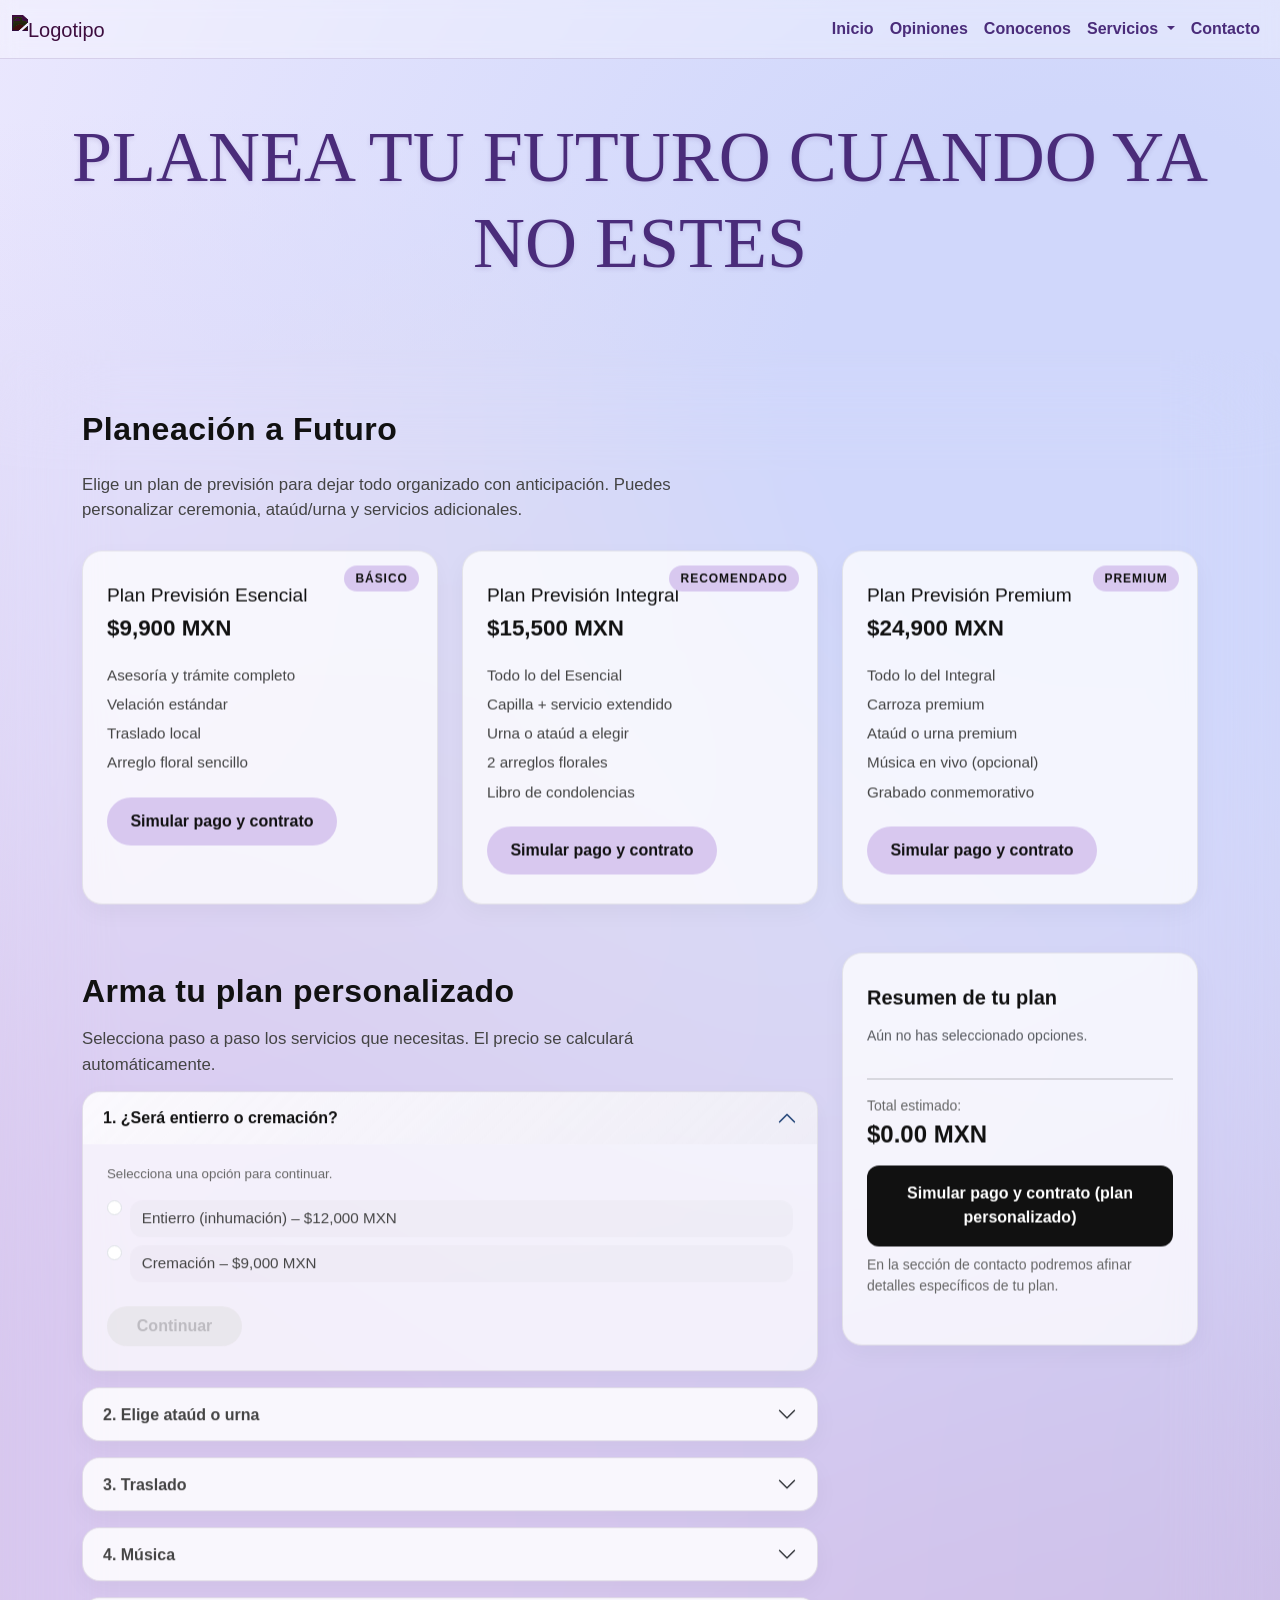
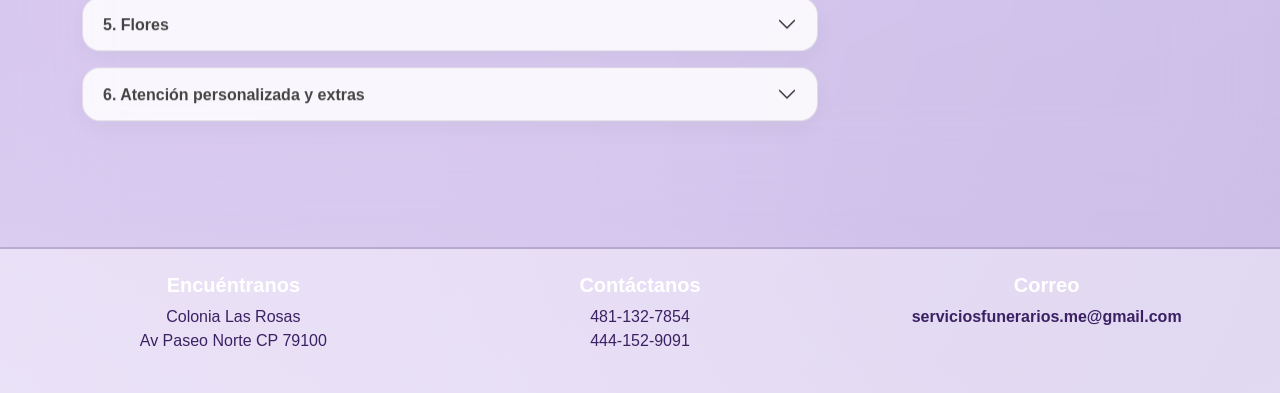
==== pages/planeacion/planeacion.html @ c93ec896 "Add files via upload" ====
<!DOCTYPE html>
<html lang="es">
<head>
    <meta charset="UTF-8">
    <meta name="viewport" content="width=device-width, initial-scale=1.0">
    <link href="https://cdn.jsdelivr.net/npm/bootstrap@5.3.8/dist/css/bootstrap.min.css" rel="stylesheet" integrity="sha384-sRIl4kxILFvY47J16cr9ZwB07vP4J8+LH7qKQnuqkuIAvNWLzeN8tE5YBujZqJLB" crossorigin="anonymous">
    <link href="https://cdn.jsdelivr.net/npm/bootstrap-icons/font/bootstrap-icons.css" rel="stylesheet">
    <link rel="stylesheet" href="../../shared/estilos.css">
    <link rel="stylesheet" href="../../shared/catalogos.css">
    <link rel="stylesheet" href="planeacion.css">
    <title>SF ME</title>
</head>
<body>
    <nav class="navbar navbar-expand-lg text-white navbar-dark sticky-top">
        <div class="container-fluid">

            <a class="navbar-brand logo" href="../../index.html"><img src="../../assets/img/logotipo.svg" alt="Logotipo"></a>

            <!-- Botón hamburguesa -->
            <button class="navbar-toggler" type="button" data-bs-toggle="collapse" data-bs-target="#navbarSupportedContent"
            aria-controls="navbarSupportedContent" aria-expanded="false" aria-label="Toggle navigation">
                <span class="navbar-toggler-icon"></span>
            </button>

            <div class="collapse navbar-collapse justify-content-end" id="navbarSupportedContent">
                <ul class="navbar-nav mb-2 mb-lg-0">
                    <li class="nav-item">
                        <a class="nav-link" href="../../index.html">Inicio</a>
                    </li>
                    <li class="nav-item">
                        <a class="nav-link" href="../opiniones/opiniones.html">Opiniones</a>
                    </li>
                    <li class="nav-item">
                        <a class="nav-link" href="../conocenos/conocenos.html">Conocenos</a>
                    </li>
                    <li class="nav-item dropdown">
                        <a class="nav-link dropdown-toggle" href="#" role="button" data-bs-toggle="dropdown" aria-expanded="false">
                            Servicios
                        </a>
                        <ul class="dropdown-menu dropdown-menu-end cont-sub">
                            <li><a class="dropdown-item sub-s" href="../paquetes_funerarios/paquetes-funerarios.html">Paquetes</a></li>
                            <li><a class="dropdown-item sub-s" href="../planeacion/planeacion.html">Planeacion</a></li>
                            <li><a class="dropdown-item sub-s" href="../urnas/urnas.html">Urnas</a></li>
                            <li><a class="dropdown-item sub-s" href="../ataudes/ataudes.html">Ataudes</a></li>
                            <li><a class="dropdown-item sub-s" href="../extras/extras.html">Extras</a></li>
                        </ul>
                    </li>
                    <li class="nav-item">
                        <a class="nav-link" href="../contacto/contacto.html">Contacto</a>
                    </li>
                </ul>
            </div>
        </div>
    </nav>

    <header>
        <h1 class="titulos text-center">Planea tu futuro cuando ya no estes</h1>
    </header>

    <section class="planeacion-section">
        <div class="container">
            <div class="d-flex justify-content-between align-items-center mb-4">
                <h2 class="planeacion-title m-0">Planeación a Futuro</h2>
            </div>

            <p class="planeacion-sub mb-5">
                Elige un plan de previsión para dejar todo organizado con anticipación.
                Puedes personalizar ceremonia, ataúd/urna y servicios adicionales.
            </p>

            <!-- PLANES PREDEFINIDOS -->
            <div class="row g-4">
                <!-- Plan 1 -->
                <div class="col-12 col-md-6 col-lg-4">
                    <div class="card-plan ux-float"
                        data-float-y="20"
                        data-float-duration="2"
                    >
                        <div class="plan-badge">Básico</div>

                        <div class="plan-head">
                            <h3>Plan Previsión Esencial</h3>
                            <p class="plan-price">$9,900 MXN</p>
                        </div>

                        <ul class="plan-list">
                            <li>Asesoría y trámite completo</li>
                            <li>Velación estándar</li>
                            <li>Traslado local</li>
                            <li>Arreglo floral sencillo</li>
                        </ul>

                        <a href="javascript:void(0)"
                        class="plan-btn"
                        onclick="abrirSimulacionContrato('Plan Previsión Esencial', 9900)">
                            Simular pago y contrato
                        </a>
                    </div>
                </div>

                <!-- Plan 2 -->
                <div class="col-12 col-md-6 col-lg-4">
                    <div class="card-plan ux-float"
                        data-float-y="20"
                        data-float-duration="2"
                    >
                        <div class="plan-badge">Recomendado</div>

                        <div class="plan-head">
                            <h3>Plan Previsión Integral</h3>
                            <p class="plan-price">$15,500 MXN</p>
                        </div>

                        <ul class="plan-list">
                            <li>Todo lo del Esencial</li>
                            <li>Capilla + servicio extendido</li>
                            <li>Urna o ataúd a elegir</li>
                            <li>2 arreglos florales</li>
                            <li>Libro de condolencias</li>
                        </ul>

                        <a href="javascript:void(0)"
                        class="plan-btn"
                        onclick="abrirSimulacionContrato('Plan Previsión Integral', 15500)">
                            Simular pago y contrato
                        </a>
                    </div>
                </div>

                <!-- Plan 3 -->
                <div class="col-12 col-md-6 col-lg-4">
                    <div class="card-plan ux-float"
                        data-float-y="20"
                        data-float-duration="2"
                    >
                        <div class="plan-badge">Premium</div>

                        <div class="plan-head">
                            <h3>Plan Previsión Premium</h3>
                            <p class="plan-price">$24,900 MXN</p>
                        </div>

                        <ul class="plan-list">
                            <li>Todo lo del Integral</li>
                            <li>Carroza premium</li>
                            <li>Ataúd o urna premium</li>
                            <li>Música en vivo (opcional)</li>
                            <li>Grabado conmemorativo</li>
                        </ul>

                        <a href="javascript:void(0)"
                        class="plan-btn"
                        onclick="abrirSimulacionContrato('Plan Previsión Premium', 24900)">
                            Simular pago y contrato
                        </a>
                    </div>
                </div>
            </div>

            <!-- PLAN PERSONALIZADO -->
            <div class="container mt-5 px-0">
                <div class="row g-4">
                    <!-- Columna izquierda: acordeón de configuración -->
                    <div class="col-lg-8">
                        <h2 class="planeacion-title mb-3">Arma tu plan personalizado</h2>
                        <p class="planeacion-sub mb-4">
                            Selecciona paso a paso los servicios que necesitas. El precio se calculará automáticamente.
                        </p>

                        <div class="accordion" id="planAccordion">
                            <!-- Paso 1: Tipo de servicio -->
                            <div class="accordion-item plan-step ux-float" data-step-label="Tipo de servicio" data-next-step="step2Content"
                                data-float-y="10"
                                data-float-duration="2"
                            >
                                <h2 class="accordion-header" id="heading1">
                                    <button class="accordion-button" type="button" data-bs-toggle="collapse" data-bs-target="#step1Content" aria-expanded="true" aria-controls="step1Content">
                                        1. ¿Será entierro o cremación?
                                    </button>
                                </h2>
                                <div id="step1Content" class="accordion-collapse collapse show" aria-labelledby="heading1" data-bs-parent="#planAccordion">
                                    <div class="accordion-body">
                                        <div class="mb-3 small text-muted">
                                            Selecciona una opción para continuar.
                                        </div>

                                        <div class="form-check mb-2">
                                            <input class="form-check-input" type="radio" name="disposicion" id="disposicion_entierro" value="inhumacion" data-price="12000">
                                            <label class="form-check-label" for="disposicion_entierro">
                                                Entierro (inhumación) – $12,000 MXN
                                            </label>
                                        </div>

                                        <div class="form-check mb-2">
                                            <input class="form-check-input" type="radio" name="disposicion" id="disposicion_cremacion" value="cremacion" data-price="9000">
                                            <label class="form-check-label" for="disposicion_cremacion">
                                                Cremación – $9,000 MXN
                                            </label>
                                        </div>

                                        <button type="button" class="btn btn-primary mt-3 btn-next-step" disabled>
                                            Continuar
                                        </button>
                                    </div>
                                </div>
                            </div>

                            <!-- Paso 2: Ataúd o urna -->
                            <div class="accordion-item plan-step ux-float" data-step-label="Contenedor (ataúd / urna)" data-next-step="step3Content"
                                data-float-y="10"
                                data-float-duration="2"
                            >
                                <h2 class="accordion-header" id="heading2">
                                    <button class="accordion-button collapsed" type="button" data-bs-toggle="collapse" data-bs-target="#step2Content" aria-expanded="false" aria-controls="step2Content">
                                        2. Elige ataúd o urna
                                    </button>
                                </h2>
                                <div id="step2Content" class="accordion-collapse collapse" aria-labelledby="heading2" data-bs-parent="#planAccordion">
                                    <div class="accordion-body">

                                        <!-- Opciones para ENTIERRO -->
                                        <div class="option-group" data-for="inhumacion">
                                            <p class="small text-muted mb-2">Opciones disponibles para entierro:</p>

                                            <!-- Estándar -->
                                            <div class="form-check mb-2">
                                                <input class="form-check-input" type="radio" name="contenedor_entierro" id="ataud_basico" data-price="8000">
                                                <label class="form-check-label" for="ataud_basico">
                                                    Ataúd básico – $8,000 MXN
                                                </label>
                                            </div>

                                            <div class="form-check mb-2">
                                                <input class="form-check-input" type="radio" name="contenedor_entierro" id="ataud_premium" data-price="15000">
                                                <label class="form-check-label" for="ataud_premium">
                                                    Ataúd premium – $15,000 MXN
                                                </label>
                                            </div>

                                            <hr class="my-3">

                                            <p class="small text-muted mb-2">
                                                Ataúdes personalizados (según catálogo):
                                            </p>

                                            <!-- PERSONALIZADOS: PRIMEROS 3 SIEMPRE VISIBLES -->
                                            <div class="form-check mb-2">
                                                <input class="form-check-input" type="radio" name="contenedor_entierro" id="ataud_clasico_nogal" data-price="18900">
                                                <label class="form-check-label" for="ataud_clasico_nogal">
                                                    Ataúd Clasico Nogal – $18,900 MXN
                                                </label>
                                            </div>

                                            <div class="form-check mb-2">
                                                <input class="form-check-input" type="radio" name="contenedor_entierro" id="ataud_moderno_minimalista" data-price="21500">
                                                <label class="form-check-label" for="ataud_moderno_minimalista">
                                                    Ataúd Moderno Minimalista – $21,500 MXN
                                                </label>
                                            </div>

                                            <div class="form-check mb-2">
                                                <input class="form-check-input" type="radio" name="contenedor_entierro" id="ataud_ecologico" data-price="15700">
                                                <label class="form-check-label" for="ataud_ecologico">
                                                    Ataúd Ecologico – $15,700 MXN
                                                </label>
                                            </div>

                                            <!-- PERSONALIZADOS EXTRA: OCULTOS AL INICIO (PARA VER MÁS / VER MENOS) -->
                                            <div class="form-check mb-2 extra-opcion d-none">
                                                <input class="form-check-input" type="radio" name="contenedor_entierro" id="ataud_premium_marmol" data-price="29800">
                                                <label class="form-check-label" for="ataud_premium_marmol">
                                                    Ataúd Premium Marmol – $29,800 MXN
                                                </label>
                                            </div>

                                            <div class="form-check mb-2 extra-opcion d-none">
                                                <input class="form-check-input" type="radio" name="contenedor_entierro" id="ataud_metalico" data-price="24300">
                                                <label class="form-check-label" for="ataud_metalico">
                                                    Ataúd Metalico – $24,300 MXN
                                                </label>
                                            </div>

                                            <div class="form-check mb-2 extra-opcion d-none">
                                                <input class="form-check-input" type="radio" name="contenedor_entierro" id="ataud_conmemorativo" data-price="26900">
                                                <label class="form-check-label" for="ataud_conmemorativo">
                                                    Ataúd Conmemorativo – $26,900 MXN
                                                </label>
                                            </div>

                                            <div class="form-check mb-2 extra-opcion d-none">
                                                <input class="form-check-input" type="radio" name="contenedor_entierro" id="ataud_roble_solido_imperial" data-price="19700">
                                                <label class="form-check-label" for="ataud_roble_solido_imperial">
                                                    Ataúd Roble Solido Imperial – $19,700 MXN
                                                </label>
                                            </div>

                                            <div class="form-check mb-2 extra-opcion d-none">
                                                <input class="form-check-input" type="radio" name="contenedor_entierro" id="ataud_blanco_serenity" data-price="22300">
                                                <label class="form-check-label" for="ataud_blanco_serenity">
                                                    Ataúd Blanco Serenity – $22,300 MXN
                                                </label>
                                            </div>

                                            <div class="form-check mb-2 extra-opcion d-none">
                                                <input class="form-check-input" type="radio" name="contenedor_entierro" id="ataud_ecologico_bambu" data-price="16400">
                                                <label class="form-check-label" for="ataud_ecologico_bambu">
                                                    Ataúd Ecologico Bambú – $16,400 MXN
                                                </label>
                                            </div>

                                            <div class="form-check mb-2 extra-opcion d-none">
                                                <input class="form-check-input" type="radio" name="contenedor_entierro" id="ataud_celestial_azul" data-price="25600">
                                                <label class="form-check-label" for="ataud_celestial_azul">
                                                    Ataúd Celestial Azul – $25,600 MXN
                                                </label>
                                            </div>

                                            <div class="form-check mb-2 extra-opcion d-none">
                                                <input class="form-check-input" type="radio" name="contenedor_entierro" id="ataud_metalico_titanio" data-price="27900">
                                                <label class="form-check-label" for="ataud_metalico_titanio">
                                                    Ataúd Metalico Titanio – $27,900 MXN
                                                </label>
                                            </div>

                                            <div class="form-check mb-2 extra-opcion d-none">
                                                <input class="form-check-input" type="radio" name="contenedor_entierro" id="ataud_artesanal_tallado" data-price="23850">
                                                <label class="form-check-label" for="ataud_artesanal_tallado">
                                                    Ataúd Artesanal Tallado – $23,850 MXN
                                                </label>
                                            </div>

                                            <div class="form-check mb-2 extra-opcion d-none">
                                                <input class="form-check-input" type="radio" name="contenedor_entierro" id="ataud_conmemorativo_aurora" data-price="28500">
                                                <label class="form-check-label" for="ataud_conmemorativo_aurora">
                                                    Ataúd Conmemorativo Aurora – $28,500 MXN
                                                </label>
                                            </div>

                                            <p class="small mt-2">
                                                <button type="button"
                                                        class="btn btn-link p-0 link-light text-decoration-underline"
                                                        data-bs-toggle="modal"
                                                        data-bs-target="#modalCatalogoAtaudes">
                                                    Ver catálogo completo de ataúdes
                                                </button>
                                            </p>
                                        </div>

                                        <!-- Opciones para CREMACIÓN -->
                                        <div class="option-group d-none" data-for="cremacion">
                                            <p class="small text-muted mb-2">Opciones disponibles para cremación:</p>

                                            <!-- Estándar -->
                                            <div class="form-check mb-2">
                                                <input class="form-check-input" type="radio" name="contenedor_cremacion" id="urna_simple" data-price="3000">
                                                <label class="form-check-label" for="urna_simple">
                                                    Urna sencilla – $3,000 MXN
                                                </label>
                                            </div>

                                            <div class="form-check mb-2">
                                                <input class="form-check-input" type="radio" name="contenedor_cremacion" id="urna_premium" data-price="6500">
                                                <label class="form-check-label" for="urna_premium">
                                                    Urna premium – $6,500 MXN
                                                </label>
                                            </div>

                                            <hr class="my-3">

                                            <p class="small text-muted mb-2">
                                                Urnas personalizadas (según catálogo):
                                            </p>

                                            <!-- PERSONALIZADAS: PRIMERAS 3 SIEMPRE VISIBLES -->
                                            <div class="form-check mb-2">
                                                <input class="form-check-input" type="radio" name="contenedor_cremacion" id="urna_clasica" data-price="2450">
                                                <label class="form-check-label" for="urna_clasica">
                                                    Urna Clásica – $2,450 MXN
                                                </label>
                                            </div>

                                            <div class="form-check mb-2">
                                                <input class="form-check-input" type="radio" name="contenedor_cremacion" id="urna_moderna" data-price="3100">
                                                <label class="form-check-label" for="urna_moderna">
                                                    Urna Moderna – $3,100 MXN
                                                </label>
                                            </div>

                                            <div class="form-check mb-2">
                                                <input class="form-check-input" type="radio" name="contenedor_cremacion" id="urna_ecologica" data-price="1980">
                                                <label class="form-check-label" for="urna_ecologica">
                                                    Urna Ecológica – $1,980 MXN
                                                </label>
                                            </div>

                                            <!-- PERSONALIZADAS EXTRA: OCULTAS AL INICIO -->
                                            <div class="form-check mb-2 extra-opcion d-none">
                                                <input class="form-check-input" type="radio" name="contenedor_cremacion" id="urna_marmol" data-price="4750">
                                                <label class="form-check-label" for="urna_marmol">
                                                    Urna de Mármol – $4,750 MXN
                                                </label>
                                            </div>

                                            <div class="form-check mb-2 extra-opcion d-none">
                                                <input class="form-check-input" type="radio" name="contenedor_cremacion" id="urna_artistica" data-price="3990">
                                                <label class="form-check-label" for="urna_artistica">
                                                    Urna Artística – $3,990 MXN
                                                </label>
                                            </div>

                                            <div class="form-check mb-2 extra-opcion d-none">
                                                <input class="form-check-input" type="radio" name="contenedor_cremacion" id="urna_metalica" data-price="2890">
                                                <label class="form-check-label" for="urna_metalica">
                                                    Urna Metálica – $2,890 MXN
                                                </label>
                                            </div>

                                            <div class="form-check mb-2 extra-opcion d-none">
                                                <input class="form-check-input" type="radio" name="contenedor_cremacion" id="urna_minimalista" data-price="2200">
                                                <label class="form-check-label" for="urna_minimalista">
                                                    Urna Minimalista – $2,200 MXN
                                                </label>
                                            </div>

                                            <div class="form-check mb-2 extra-opcion d-none">
                                                <input class="form-check-input" type="radio" name="contenedor_cremacion" id="urna_conmemorativa" data-price="3450">
                                                <label class="form-check-label" for="urna_conmemorativa">
                                                    Urna Conmemorativa – $3,450 MXN
                                                </label>
                                            </div>

                                            <div class="form-check mb-2 extra-opcion d-none">
                                                <input class="form-check-input" type="radio" name="contenedor_cremacion" id="urna_azul_celeste_nacar" data-price="3890">
                                                <label class="form-check-label" for="urna_azul_celeste_nacar">
                                                    Urna Azul Celeste Nácar – $3,890 MXN
                                                </label>
                                            </div>

                                            <div class="form-check mb-2 extra-opcion d-none">
                                                <input class="form-check-input" type="radio" name="contenedor_cremacion" id="urna_bosque_sagrado" data-price="4150">
                                                <label class="form-check-label" for="urna_bosque_sagrado">
                                                    Urna Bosque Sagrado – $4,150 MXN
                                                </label>
                                            </div>

                                            <div class="form-check mb-2 extra-opcion d-none">
                                                <input class="form-check-input" type="radio" name="contenedor_cremacion" id="urna_constelacion_nocturna" data-price="4490">
                                                <label class="form-check-label" for="urna_constelacion_nocturna">
                                                    Urna Constelación Nocturna – $4,490 MXN
                                                </label>
                                            </div>

                                            <p class="small mt-2">
                                                <button type="button"
                                                        class="btn btn-link p-0 link-light text-decoration-underline"
                                                        data-bs-toggle="modal"
                                                        data-bs-target="#modalCatalogoUrnas">
                                                    Ver catálogo completo de urnas
                                                </button>
                                            </p>
                                        </div>

                                        <button type="button" class="btn btn-primary mt-3 btn-next-step" disabled>
                                            Continuar
                                        </button>
                                    </div>
                                </div>
                            </div>

                            <!-- Paso 3: Traslado -->
                            <div class="accordion-item plan-step ux-float" data-step-label="Traslado" data-next-step="step4Content"
                                data-float-y="10"
                                data-float-duration="2"
                            >
                                <h2 class="accordion-header" id="heading3">
                                    <button class="accordion-button collapsed" type="button" data-bs-toggle="collapse" data-bs-target="#step3Content" aria-expanded="false" aria-controls="step3Content">
                                        3. Traslado
                                    </button>
                                </h2>
                                <div id="step3Content" class="accordion-collapse collapse" aria-labelledby="heading3" data-bs-parent="#planAccordion">
                                    <div class="accordion-body">
                                        <div class="form-check mb-2">
                                            <input class="form-check-input" type="radio" name="traslado" id="sin_traslado" data-price="0">
                                            <label class="form-check-label" for="sin_traslado">
                                                Sin traslado adicional – incluido
                                            </label>
                                        </div>

                                        <div class="form-check mb-2">
                                            <input class="form-check-input" type="radio" name="traslado" id="traslado_local" data-price="2500">
                                            <label class="form-check-label" for="traslado_local">
                                                Traslado local – $2,500 MXN
                                            </label>
                                        </div>

                                        <div class="form-check mb-2">
                                            <input class="form-check-input" type="radio" name="traslado" id="traslado_foraneo" data-price="6000">
                                            <label class="form-check-label" for="traslado_foraneo">
                                                Traslado foráneo – $6,000 MXN
                                            </label>
                                        </div>

                                        <button type="button" class="btn btn-primary mt-3 btn-next-step" disabled>
                                            Continuar
                                        </button>
                                    </div>
                                </div>
                            </div>

                            <!-- Paso 4: Música -->
                            <div class="accordion-item plan-step ux-float" data-step-label="Música" data-next-step="step5Content"
                                data-float-y="10"
                                data-float-duration="2"
                            >
                                <h2 class="accordion-header" id="heading4">
                                    <button class="accordion-button collapsed" type="button" data-bs-toggle="collapse" data-bs-target="#step4Content" aria-expanded="false" aria-controls="step4Content">
                                        4. Música
                                    </button>
                                </h2>
                                <div id="step4Content" class="accordion-collapse collapse" aria-labelledby="heading4" data-bs-parent="#planAccordion">
                                    <div class="accordion-body">
                                        <div class="form-check mb-2">
                                            <input class="form-check-input" type="radio" name="musica" id="sin_musica" data-price="0">
                                            <label class="form-check-label" for="sin_musica">
                                                Sin música adicional – incluido
                                            </label>
                                        </div>

                                        <div class="form-check mb-2">
                                            <input class="form-check-input" type="radio" name="musica" id="musica_reproductor" data-price="1500">
                                            <label class="form-check-label" for="musica_reproductor">
                                                Música ambiental (reproductor) – $1,500 MXN
                                            </label>
                                        </div>

                                        <div class="form-check mb-2">
                                            <input class="form-check-input" type="radio" name="musica" id="musica_en_vivo" data-price="4000">
                                            <label class="form-check-label" for="musica_en_vivo">
                                                Música en vivo – $4,000 MXN
                                            </label>
                                        </div>

                                        <button type="button" class="btn btn-primary mt-3 btn-next-step" disabled>
                                            Continuar
                                        </button>
                                    </div>
                                </div>
                            </div>

                            <!-- Paso 5: Flores -->
                            <div class="accordion-item plan-step ux-float" data-step-label="Flores" data-next-step="step6Content"
                                data-float-y="10"
                                data-float-duration="2"
                            >
                                <h2 class="accordion-header" id="heading5">
                                    <button class="accordion-button collapsed" type="button" data-bs-toggle="collapse" data-bs-target="#step5Content" aria-expanded="false" aria-controls="step5Content">
                                        5. Flores
                                    </button>
                                </h2>
                                <div id="step5Content" class="accordion-collapse collapse" aria-labelledby="heading5" data-bs-parent="#planAccordion">
                                    <div class="accordion-body">
                                        <div class="form-check mb-2">
                                            <input class="form-check-input" type="radio" name="flores" id="sin_flores" data-price="0">
                                            <label class="form-check-label" for="sin_flores">
                                                Sin arreglos florales adicionales
                                            </label>
                                        </div>

                                        <div class="form-check mb-2">
                                            <input class="form-check-input" type="radio" name="flores" id="arreglo_sencillo" data-price="2000">
                                            <label class="form-check-label" for="arreglo_sencillo">
                                                Arreglo sencillo – $2,000 MXN
                                            </label>
                                        </div>

                                        <div class="form-check mb-2">
                                            <input class="form-check-input" type="radio" name="flores" id="arreglo_premium" data-price="4500">
                                            <label class="form-check-label" for="arreglo_premium">
                                                Arreglo premium – $4,500 MXN
                                            </label>
                                        </div>

                                        <button type="button" class="btn btn-primary mt-3 btn-next-step" disabled>
                                            Continuar
                                        </button>
                                    </div>
                                </div>
                            </div>

                            <!-- Paso 6: Atención personalizada (checklist) -->
                            <div class="accordion-item plan-step ux-float" data-step-label="Atención personalizada"
                                data-float-y="10"
                                data-float-duration="2"
                            >
                                <h2 class="accordion-header" id="heading6">
                                    <button class="accordion-button collapsed" type="button" data-bs-toggle="collapse" data-bs-target="#step6Content" aria-expanded="false" aria-controls="step6Content">
                                        6. Atención personalizada y extras
                                    </button>
                                </h2>
                                <div id="step6Content" class="accordion-collapse collapse" aria-labelledby="heading6" data-bs-parent="#planAccordion">
                                    <div class="accordion-body">
                                        <p class="small text-muted mb-2">
                                            Estos servicios son opcionales, puedes elegir más de uno.
                                        </p>

                                        <div class="form-check mb-2">
                                            <input class="form-check-input" type="checkbox" id="extra_gestor" data-price="1800">
                                            <label class="form-check-label" for="extra_gestor">
                                                Gestoría de trámites – $1,800 MXN
                                            </label>
                                        </div>

                                        <div class="form-check mb-2">
                                            <input class="form-check-input" type="checkbox" id="extra_cafe" data-price="900">
                                            <label class="form-check-label" for="extra_cafe">
                                                Servicio de café y bebidas – $900 MXN
                                            </label>
                                        </div>

                                        <div class="form-check mb-2">
                                            <input class="form-check-input" type="checkbox" id="extra_sala_vip" data-price="3500">
                                            <label class="form-check-label" for="extra_sala_vip">
                                                Sala VIP – $3,500 MXN
                                            </label>
                                        </div>

                                        <button type="button" class="btn btn-success mt-3 w-100">
                                            Plan listo (puedes revisar el resumen a la derecha)
                                        </button>
                                    </div>
                                </div>
                            </div>
                        </div>
                    </div>

                    <!-- Columna derecha: resumen y total -->
                    <div class="col-lg-4">
                        <div class="texto_c resumen-plan ux-float"
                            data-float-y="20"
                            data-float-duration="2"
                        >
                            <h3 class="h5 mb-3">Resumen de tu plan</h3>
                            <ul id="planSummary" class="list-unstyled small mb-3">
                                <li class="text-muted">Aún no has seleccionado opciones.</li>
                            </ul>
                            <hr>
                            <p class="mb-1 small text-muted">Total estimado:</p>
                            <p class="h4 mb-3">
                                <span id="planTotal">$0.00</span> MXN
                            </p>
                            <button type="button" class="btn-contacto w-100" id="btnPlanPersonalizado">
                                Simular pago y contrato (plan personalizado)
                            </button>
                            <p class="small text-muted mt-2">
                                En la sección de contacto podremos afinar detalles específicos de tu plan.
                            </p>
                        </div>
                    </div>
                </div>
            </div> <!-- /container mt-5 -->
        </div> <!-- /container principal -->
    </section>

    <!-- MODAL: Catálogo de Ataúdes -->
    <div class="modal fade" id="modalCatalogoAtaudes" tabindex="-1" aria-hidden="true">
        <div class="modal-dialog modal-xl modal-dialog-centered modal-dialog-scrollable">
            <div class="modal-content">
                <div class="modal-header bg-dark text-white">
                    <h5 class="modal-title mb-0">Catálogo de ataúdes</h5>
                    <button type="button" class="btn-close btn-close-white" data-bs-dismiss="modal" aria-label="Cerrar"></button>
                </div>

                <div class="modal-body bg-transparent">
                    <section class="ataudes-section py-3">
                        <div class="container">
                            <div class="d-flex justify-content-between align-items-center mb-4">
                                <h2 class="ataudes-title m-0">Ataúdes disponibles</h2>
                            </div>

                            <div class="contenedor-ataudes row g-4 ataudes-grid">
                                <!-- Card 1 -->
                                <div class="col-12 col-md-6 col-lg-4">
                                    <div class="card-ataud">
                                        <img
                                            class="img-ataud"
                                            src="../../assets/img/ataudes/clasico-nogal.png"
                                            alt="Ataúd Clásico Nogal"
                                        />
                                        <div class="textBox textBox-ataud">
                                            <p class="head">Ataúd Clásico Nogal</p>
                                            <p class="discription">Madera noble • acabado brillante</p>
                                            <p class="price">$18,900 MXN</p>
                                        </div>
                                    </div>
                                </div>
                                <!-- Card 2 -->
                                <div class="col-12 col-md-6 col-lg-4">
                                    <div class="card-ataud">
                                        <img
                                            class="img-ataud"
                                            src="../../assets/img/ataudes/moderno-minimalista.png"
                                            alt="Ataúd Moderno Minimalista"
                                        />
                                        <div class="textBox textBox-ataud">
                                            <p class="head">Ataúd Moderno Minimalista</p>
                                            <p class="discription">Líneas limpias • tono mate</p>
                                            <p class="price">$21,500 MXN</p>
                                        </div>
                                    </div>
                                </div>
                                <!-- Card 3 -->
                                <div class="col-12 col-md-6 col-lg-4">
                                    <div class="card-ataud">
                                        <img
                                            class="img-ataud"
                                            src="../../assets/img/ataudes/ecologico.png"
                                            alt="Ataúd Ecológico"
                                        />
                                        <div class="textBox textBox-ataud">
                                            <p class="head">Ataúd Ecológico</p>
                                            <p class="discription">Biodegradable • acabado natural</p>
                                            <p class="price">$15,700 MXN</p>
                                        </div>
                                    </div>
                                </div>
                                <!-- Card 4 -->
                                <div class="col-12 col-md-6 col-lg-4">
                                    <div class="card-ataud">
                                        <img
                                            class="img-ataud"
                                            src="../../assets/img/ataudes/marmol-premium.png"
                                            alt="Ataúd Premium Mármol"
                                        />
                                        <div class="textBox textBox-ataud">
                                            <p class="head">Ataúd Premium Marmol</p>
                                            <p class="discription">Acabados de lujo • interior acolchado</p>
                                            <p class="price">$29,800 MXN</p>
                                        </div>
                                    </div>
                                </div>
                                <!-- Card 5 -->
                                <div class="col-12 col-md-6 col-lg-4">
                                    <div class="card-ataud">
                                        <img
                                            class="img-ataud"
                                            src="../../assets/img/ataudes/metalico.png"
                                            alt="Ataúd Metálico"
                                        />
                                        <div class="textBox textBox-ataud">
                                            <p class="head">Ataúd Metálico</p>
                                            <p class="discription">Acero sellado • alta resistencia</p>
                                            <p class="price">$24,300 MXN</p>
                                        </div>
                                    </div>
                                </div>
                                <!-- Card 6 -->
                                <div class="col-12 col-md-6 col-lg-4">
                                    <div class="card-ataud">
                                        <img
                                            class="img-ataud"
                                            src="../../assets/img/ataudes/conmemorativo.png"
                                            alt="Ataúd Conmemorativo"
                                        />
                                        <div class="textBox textBox-ataud">
                                            <p class="head">Ataúd Conmemorativo</p>
                                            <p class="discription">Grabado personalizado • herrajes dorados</p>
                                            <p class="price">$26,900 MXN</p>
                                        </div>
                                    </div>
                                </div>
                                <!-- Card 7 -->
                                <div class="col-12 col-md-6 col-lg-4">
                                    <div class="card-ataud">
                                        <img
                                            class="img-ataud"
                                            src="../../assets/img/ataudes/roble-imperial.png"
                                            alt="Ataúd Roble Imperial"
                                        />
                                        <div class="textBox textBox-ataud">
                                            <p class="head">Ataúd Roble Imperial</p>
                                            <p class="discription">Roble sólido • barniz oscuro</p>
                                            <p class="price">$19,700 MXN</p>
                                        </div>
                                    </div>
                                </div>
                                <!-- Card 8 -->
                                <div class="col-12 col-md-6 col-lg-4">
                                    <div class="card-ataud">
                                        <img
                                            class="img-ataud"
                                            src="../../assets/img/ataudes/serinity.png"
                                            alt="Ataúd Blanco Serenity"
                                        />
                                        <div class="textBox textBox-ataud">
                                            <p class="head">Ataúd Blanco Serenity</p>
                                            <p class="discription">Acabado blanco satinado • interior perla</p>
                                            <p class="price">$22,300 MXN</p>
                                        </div>
                                    </div>
                                </div>
                                <!-- Card 9 -->
                                <div class="col-12 col-md-6 col-lg-4">
                                    <div class="card-ataud">
                                        <img
                                            class="img-ataud"
                                            src="../../assets/img/ataudes/ecologico-bambu.png"
                                            alt="Ataúd Ecológico Bambú"
                                        />
                                        <div class="textBox textBox-ataud">
                                            <p class="head">Ataúd Ecológico Bambú</p>
                                            <p class="discription">Bambú natural • biodegradable</p>
                                            <p class="price">$16,400 MXN</p>
                                        </div>
                                    </div>
                                </div>
                                <!-- Card 10 -->
                                <div class="col-12 col-md-6 col-lg-4">
                                    <div class="card-ataud">
                                        <img
                                            class="img-ataud"
                                            src="../../assets/img/ataudes/celestial-azul.png"
                                            alt="Ataúd Celestial Azul"
                                        />
                                        <div class="textBox textBox-ataud">
                                            <p class="head">Ataúd Celestial Azul</p>
                                            <p class="discription">Tono azul profundo • herrajes cromados</p>
                                            <p class="price">$25,600 MXN</p>
                                        </div>
                                    </div>
                                </div>
                                <!-- Card 11 -->
                                <div class="col-12 col-md-6 col-lg-4">
                                    <div class="card-ataud">
                                        <img
                                            class="img-ataud"
                                            src="../../assets/img/ataudes/titanio.png"
                                            alt="Ataúd Metálico Titanio"
                                        />
                                        <div class="textBox textBox-ataud">
                                            <p class="head">Ataúd Metálico Titanio</p>
                                            <p class="discription">Metal sellado • acabado titanio mate</p>
                                            <p class="price">$27,900 MXN</p>
                                        </div>
                                    </div>
                                </div>
                                <!-- Card 12 -->
                                <div class="col-12 col-md-6 col-lg-4">
                                    <div class="card-ataud">
                                        <img
                                            class="img-ataud"
                                            src="../../assets/img/ataudes/artesanal-tallado.png"
                                            alt="Ataúd Artesanal Tallado"
                                        />
                                        <div class="textBox textBox-ataud">
                                            <p class="head">Ataúd Artesanal Tallado</p>
                                            <p class="discription">Detalles a mano • estilo tradicional</p>
                                            <p class="price">$23,850 MXN</p>
                                        </div>
                                    </div>
                                </div>
                                <!-- Card 13 (Aurora) -->
                                <div class="col-12 col-md-6 col-lg-4">
                                    <div class="card-ataud">
                                        <img
                                            class="img-ataud"
                                            src="../../assets/img/ataudes/conmemorativo-aurora.png"
                                            alt="Ataúd Conmemorativo Aurora"
                                        />
                                        <div class="textBox textBox-ataud">
                                            <p class="head">Ataúd Conmemorativo Aurora</p>
                                            <p class="discription">Grabado personalizado • interior acolchado premium</p>
                                            <p class="price">$28,500 MXN</p>
                                        </div>
                                    </div>
                                </div>
                                <!-- OJO: NO incluimos la carta "Próximamente" en el modal -->
                            </div>
                        </div>
                    </section>
                </div>

                <div class="modal-footer bg-dark">
                    <small class="text-muted me-auto">
                        Para seleccionar un ataúd en tu plan, usa las opciones del paso 2 del configurador.
                    </small>
                    <button type="button" class="btn btn-outline-light btn-sm" data-bs-dismiss="modal">
                        Cerrar catálogo
                    </button>
                </div>
            </div>
        </div>
    </div>

        <!-- MODAL: Catálogo de Urnas -->
    <div class="modal fade" id="modalCatalogoUrnas" tabindex="-1" aria-hidden="true">
        <div class="modal-dialog modal-xl modal-dialog-centered modal-dialog-scrollable">
            <div class="modal-content">
                <div class="modal-header bg-dark text-white">
                    <h5 class="modal-title mb-0">Catálogo de urnas</h5>
                    <button type="button" class="btn-close btn-close-white" data-bs-dismiss="modal" aria-label="Cerrar"></button>
                </div>

                <div class="modal-body bg-transparent">
                    <section class="urnas-section py-3">
                        <div class="container">
                            <div class="d-flex justify-content-between align-items-center mb-4">
                                <h2 class="urnas-title m-0">Urnas disponibles</h2>
                            </div>

                            <div class="contenedor-urnas row g-5">
                                <!-- Card 1 -->
                                <div class="col-12 col-sm-6 col-md-4 col-lg-3">
                                    <div class="card-urna">
                                        <img
                                            class="img-urna"
                                            src="../../assets/img/urnas/clasica.png"
                                            alt="Urna clásica"
                                        />
                                        <div class="textBox">
                                            <p class="head">Urna Clásica</p>
                                            <p class="discription">Madera barnizada</p>
                                            <p class="price">$2,450 MXN</p>
                                        </div>
                                    </div>
                                </div>
                                <!-- Card 2 -->
                                <div class="col-12 col-sm-6 col-md-4 col-lg-3">
                                    <div class="card-urna">
                                        <img
                                            class="img-urna"
                                            src="../../assets/img/urnas/moderna.png"
                                            alt="Urna moderna"
                                        />
                                        <div class="textBox">
                                            <p class="head">Urna Moderna</p>
                                            <p class="discription">Cerámica blanca</p>
                                            <p class="price">$3,100 MXN</p>
                                        </div>
                                    </div>
                                </div>
                                <!-- Card 3 -->
                                <div class="col-12 col-sm-6 col-md-4 col-lg-3">
                                    <div class="card-urna">
                                        <img
                                            class="img-urna"
                                            src="../../assets/img/urnas/ecologica.png"
                                            alt="Urna ecológica"
                                        />
                                        <div class="textBox">
                                            <p class="head">Urna Ecológica</p>
                                            <p class="discription">Biodegradable</p>
                                            <p class="price">$1,980 MXN</p>
                                        </div>
                                    </div>
                                </div>
                                <!-- Card 4 -->
                                <div class="col-12 col-sm-6 col-md-4 col-lg-3">
                                    <div class="card-urna">
                                        <img
                                            class="img-urna"
                                            src="../../assets/img/urnas/marmol.png"
                                            alt="Urna de mármol"
                                        />
                                        <div class="textBox">
                                            <p class="head">Urna de Mármol</p>
                                            <p class="discription">Acabado premium</p>
                                            <p class="price">$4,750 MXN</p>
                                        </div>
                                    </div>
                                </div>
                                <!-- Card 5 -->
                                <div class="col-12 col-sm-6 col-md-4 col-lg-3">
                                    <div class="card-urna">
                                        <img
                                            class="img-urna"
                                            src="../../assets/img/urnas/artistica.png"
                                            alt="Urna artística"
                                        />
                                        <div class="textBox">
                                            <p class="head">Urna Artística</p>
                                            <p class="discription">Diseño pintado a mano</p>
                                            <p class="price">$3,990 MXN</p>
                                        </div>
                                    </div>
                                </div>
                                <!-- Card 6 -->
                                <div class="col-12 col-sm-6 col-md-4 col-lg-3">
                                    <div class="card-urna">
                                        <img
                                            class="img-urna"
                                            src="../../assets/img/urnas/metalica.png"
                                            alt="Urna metálica"
                                        />
                                        <div class="textBox">
                                            <p class="head">Urna Metálica</p>
                                            <p class="discription">Aluminio cepillado</p>
                                            <p class="price">$2,890 MXN</p>
                                        </div>
                                    </div>
                                </div>
                                <!-- Card 7 -->
                                <div class="col-12 col-sm-6 col-md-4 col-lg-3">
                                    <div class="card-urna">
                                        <img
                                            class="img-urna"
                                            src="../../assets/img/urnas/minimalista.png"
                                            alt="Urna minimalista"
                                        />
                                        <div class="textBox">
                                            <p class="head">Urna Minimalista</p>
                                            <p class="discription">Color negro mate</p>
                                            <p class="price">$2,200 MXN</p>
                                        </div>
                                    </div>
                                </div>
                                <!-- Card 8 -->
                                <div class="col-12 col-sm-6 col-md-4 col-lg-3">
                                    <div class="card-urna">
                                        <img
                                            class="img-urna"
                                            src="../../assets/img/urnas/conmemorativa.png"
                                            alt="Urna conmemorativa"
                                        />
                                        <div class="textBox">
                                            <p class="head">Urna Conmemorativa</p>
                                            <p class="discription">Grabado personalizado</p>
                                            <p class="price">$3,450 MXN</p>
                                        </div>
                                    </div>
                                </div>
                                <!-- Card 9 -->
                                <div class="col-12 col-sm-6 col-md-4 col-lg-3">
                                    <div class="card-urna">
                                        <img
                                            class="img-urna"
                                            src="../../assets/img/urnas/celeste-nacar.png"
                                            alt="Urna Azul Celeste Nácar"
                                        />
                                        <div class="textBox">
                                            <p class="head">Urna Azul Celeste Nácar</p>
                                            <p class="discription">Cerámica nacarada premium</p>
                                            <p class="price">$3,890 MXN</p>
                                        </div>
                                    </div>
                                </div>
                                <!-- Card 10 -->
                                <div class="col-12 col-sm-6 col-md-4 col-lg-3">
                                    <div class="card-urna">
                                        <img
                                            class="img-urna"
                                            src="../../assets/img/urnas/bosque-sagrado.png"
                                            alt="Urna Bosque Sagrado"
                                        />
                                        <div class="textBox">
                                            <p class="head">Urna Bosque Sagrado</p>
                                            <p class="discription">Nogal con resina natural</p>
                                            <p class="price">$4,150 MXN</p>
                                        </div>
                                    </div>
                                </div>
                                <!-- Card 11 -->
                                <div class="col-12 col-sm-6 col-md-4 col-lg-3">
                                    <div class="card-urna">
                                        <img
                                            class="img-urna"
                                            src="../../assets/img/urnas/constelacion-nocturna.png"
                                            alt="Urna Constelación Nocturna"
                                        />
                                        <div class="textBox">
                                            <p class="head">Urna Constelación Nocturna</p>
                                            <p class="discription">Metal satinado con constelaciones</p>
                                            <p class="price">$4,490 MXN</p>
                                        </div>
                                    </div>
                                </div>
                            </div>
                        </div>
                    </section>
                </div>

                <div class="modal-footer bg-dark">
                    <small class="text-muted me-auto">
                        Para seleccionar una urna en tu plan, usa las opciones del paso 2 del configurador.
                    </small>
                    <button type="button" class="btn btn-outline-light btn-sm" data-bs-dismiss="modal">
                        Cerrar catálogo
                    </button>
                </div>
            </div>
        </div>
    </div>

    <!-- MODAL: Simulación de pago y contrato -->
    <div class="modal fade" id="modalContratoPago" tabindex="-1" aria-hidden="true">
        <div class="modal-dialog modal-lg modal-dialog-centered">
            <div class="modal-content contrato-modal">
                <div class="modal-header">
                    <h5 class="modal-title">Simulación de pago y contrato</h5>
                    <button type="button" class="btn-close" data-bs-dismiss="modal" aria-label="Cerrar"></button>
                </div>

                <div class="modal-body">
                    <!-- Resumen del plan/paquete -->
                    <div class="mb-3">
                        <h6 class="mb-1">Resumen del servicio</h6>
                        <p class="mb-0 small text-muted">Plan / paquete seleccionado:</p>
                        <p class="fw-semibold mb-0" id="contratoPlanNombre">Plan seleccionado</p>
                        <p class="mb-2">
                            Total estimado: <span id="contratoPlanPrecio">$0.00 MXN</span>
                        </p>
                    </div>

                    <hr>

                    <!-- Datos del contratante -->
                    <div class="mb-3">
                        <h6 class="mb-2">Datos del contratante</h6>
                        <div class="row g-2">
                            <div class="col-md-6">
                                <label class="form-label small mb-1" for="contratoNombre">Nombre completo</label>
                                <input type="text" class="form-control form-control-sm" id="contratoNombre" placeholder="Nombre y apellidos">
                            </div>
                            <div class="col-md-6">
                                <label class="form-label small mb-1" for="contratoEmail">Correo electrónico</label>
                                <input type="email" class="form-control form-control-sm" id="contratoEmail" placeholder="correo@ejemplo.com">
                            </div>
                            <div class="col-md-6 mt-2">
                                <label class="form-label small mb-1" for="contratoTelefono">Teléfono</label>
                                <input type="tel" class="form-control form-control-sm" id="contratoTelefono" placeholder="10 dígitos">
                            </div>
                            <div class="col-md-6 mt-2">
                                <label class="form-label small mb-1" for="contratoDireccion">Dirección (opcional)</label>
                                <input type="text" class="form-control form-control-sm" id="contratoDireccion" placeholder="Calle, número, colonia">
                            </div>
                        </div>
                    </div>

                    <hr>

                    <!-- Métodos de pago -->
                    <div class="mb-3">
                        <h6 class="mb-2">Elige un método de pago (simulado)</h6>

                        <div class="list-group" id="metodosPagoLista">
                            <label class="list-group-item list-group-item-action py-2">
                                <input class="form-check-input me-2" type="radio" name="metodo_pago" value="tarjeta">
                                Tarjeta de crédito / débito
                            </label>
                            <label class="list-group-item list-group-item-action py-2">
                                <input class="form-check-input me-2" type="radio" name="metodo_pago" value="efectivo">
                                Efectivo en sucursal (recibo simulado)
                            </label>
                            <label class="list-group-item list-group-item-action py-2">
                                <input class="form-check-input me-2" type="radio" name="metodo_pago" value="tienda">
                                Pago en tiendas de autoservicio
                            </label>
                            <label class="list-group-item list-group-item-action py-2">
                                <input class="form-check-input me-2" type="radio" name="metodo_pago" value="paypal">
                                PayPal (simulado)
                            </label>
                            <label class="list-group-item list-group-item-action py-2">
                                <input class="form-check-input me-2" type="radio" name="metodo_pago" value="transferencia">
                                Transferencia bancaria
                            </label>
                            <label class="list-group-item list-group-item-action py-2">
                                <input class="form-check-input me-2" type="radio" name="metodo_pago" value="binance">
                                Binance / Cripto (simulado)
                            </label>
                        </div>

                        <!-- Detalle dinámico según método -->
                        <div id="pagoDetalle" class="mt-3 small"></div>
                    </div>

                    <hr>

                    <!-- Contrato generado -->
                    <div class="mb-2">
                        <h6 class="mb-2">Contrato simulado</h6>
                        <p class="small text-muted mb-1">
                            El contrato se generará automáticamente cuando confirmes el pago simulado.
                        </p>
                        <div id="textoContrato" class="contrato-caja small border rounded p-3">
                            Aún no se ha generado el contrato. Completa los datos y confirma el pago simulado.
                        </div>
                    </div>

                </div>

                <div class="modal-footer d-flex justify-content-between">
                    <!-- Botón cancelar / cerrar modal -->
                    <button type="button"
                            class="btn btn-outline-secondary btn-sm"
                            data-bs-dismiss="modal">
                        Cancelar
                    </button>

                    <!-- Botón confirmar pago -->
                    <button type="button"
                            class="btn btn-primary btn-sm"
                            id="btnConfirmarPagoSimulado">
                        Confirmar pago simulado y generar contrato
                    </button>
                </div>
            </div>
        </div>
    </div>

    <footer class="text-white py-4">
        <div class="container-fluid">
            <div class="row text-center">
                <div class="col-12 col-md-4 mb-3">
                    <h5 class="fw-bold">Encuéntranos</h5>
                    <p>Colonia Las Rosas<br>Av Paseo Norte CP 79100</p>
                </div>
                <div class="col-12 col-md-4 mb-3">
                    <h5 class="fw-bold">Contáctanos</h5>
                    <p>481-132-7854<br>444-152-9091</p>
                </div>
                <div class="col-12 col-md-4 mb-3">
                    <h5 class="fw-bold">Correo</h5>
                    <p><strong>serviciosfunerarios.me@gmail.com</strong></p>
                </div>
            </div>
        </div>
    </footer>
    <script src="https://cdnjs.cloudflare.com/ajax/libs/gsap/3.12.5/gsap.min.js"></script>
    <script src="../../shared/ux-breath.js"></script>
    <!-- SweetAlert -->
    <script src="https://unpkg.com/sweetalert/dist/sweetalert.min.js"></script>
    <!-- Bootstrap JS -->
    <script src="https://cdn.jsdelivr.net/npm/bootstrap@5.3.8/dist/js/bootstrap.bundle.min.js" integrity="sha384-FKyoEForCGlyvwx9Hj09JcYn3nv7wiPVlz7YYwJrWVcXK/BmnVDxM+D2scQbITxI" crossorigin="anonymous"></script>
    <!-- Script general -->
    <script src="../../shared/script.js"></script>
    <!-- Script de planeación (acordeón y total) -->
    <script src="planeacion.js"></script>
    <!-- Simulación de pago y contrato (el mismo que ya usas en paquetes, puedes copiarlo a esta carpeta) -->
    <script src="../../shared/contrato-pago.js"></script>
</body>
</html>
---- shared/estilos.css ----
header {
  margin-top: 20px;
  padding: 35px;
  display: flex;
  justify-content: center;
  align-items: center;
}

.titulos {
  font-family: "h1";
  color: #4a2c7a; /* Violeta obscuro de la imagen (mucha fuerza visual) */
  text-transform: uppercase;
  font-size: 4.5rem;
  text-shadow: 0 2px 4px rgba(74, 44, 122, 0.15);
}

/* Menu */
.navbar {
  border-bottom: 1px solid rgba(74, 44, 122, 0.15);
  /* CORRECCIÓN: Un fondo ultra suave por defecto para que los textos superiores no queden flotando en el vacío */
  background-color: rgba(255, 255, 255, 0.3);
  backdrop-filter: blur(8px);
  -webkit-backdrop-filter: blur(8px);
  transition:
    background-color 0.3s ease,
    box-shadow 0.3s ease;
}

.navbar.scrolled {
  background-color: rgba(255, 255, 255, 0.92);
  backdrop-filter: blur(12px);
  -webkit-backdrop-filter: blur(12px);
  box-shadow: 0 4px 20px rgba(74, 44, 122, 0.15);
}

.navbar .nav-link {
  color: #4a2c7a;
  background: none;
  font-weight: 700;
}

.navbar .nav-link.active {
  color: #ffffff;
  font-weight: bold;
  background: #613d9b;
  border-radius: 8px;
  box-shadow: 0 4px 12px rgba(97, 61, 155, 0.3);
  transition:
    background-color 0.3s ease,
    box-shadow 0.3s ease;
}

.navbar .nav-link:hover,
.navbar .nav-link:focus {
  color: #613d9b;
}

/* ====== CORRECCIÓN TOTAL DE LOGO Y LOGOTIPO CENTRAL ====== */
/* Esta regla aplica tanto al logo del nav como a la imagen central del index */
.logo img,
.logotipo img {
  width: auto;
  /* CORRECCIÓN: Filtro de alta saturación. Forza a la imagen gris/blanca a tomar el color de la marca con viveza, eliminando el tono gris opaco */
  filter: invert(10%) sepia(20%) saturate(4500%) hue-rotate(245deg)
    brightness(30%) contrast(150%);
  opacity: 0.95;
  transition:
    filter 0.3s ease,
    opacity 0.3s ease;
}

/* Pequeña optimización de tamaño para el navbar */
.logo img {
  width: 50px;
  margin-right: 20px;
}

.cont-sub {
  border: 1.5px solid #613d9b;
  background: rgba(255, 255, 255, 0.85);
  backdrop-filter: blur(8px);
  -webkit-backdrop-filter: blur(8px);
  box-shadow: 0 4px 10px rgba(74, 44, 122, 0.1);
  transition:
    background-color 0.3s ease,
    box-shadow 0.3s ease;
}

.sub-s {
  color: #4a2c7a;
  font-weight: 700;
}

.sub-s:hover {
  background: #4a2c7a;
  color: #ffffff;
  transition:
    background 0.3s,
    color 0.3s;
}

.hero {
  height: auto;
  padding: 20px;
}

.navbar-toggler:focus {
  box-shadow: none;
  outline: none;
}

/* Footer */
footer {
  height: auto;
  color: #4a2c7a;
  padding: 25px 30px;
  border-top: 2px solid rgba(74, 44, 122, 0.3);
  background: rgba(255, 255, 255, 0.4);
}

footer h5 {
  margin-bottom: 0.5rem;
  font-weight: 800;
}
footer p {
  margin-bottom: 0;
  word-break: break-word;
  color: #3b2063;
  font-weight: 500;
}

@media (min-width: 989px) and (max-width: 1200px) {
  .titulos {
    font-size: 3.5rem;
  }
}

@media (max-width: 480px) {
  .titulos {
    font-size: 2rem; /* móvil */
  }
}

@media (min-width: 480px) and (max-width: 968px) {
  .titulos {
    font-size: 2.5rem; /* móvil */
  }
}

/* ====== FONDO DEGRADADO ====== */
body {
  --x-0: 85%;
  --c-0: hsla(230, 85%, 90%, 1);
  --y-0: 20%;
  --c-1: hsla(265, 55%, 86%, 1);
  --y-1: 75%;
  --x-1: 15%;
  --c-2: hsla(25, 100%, 94%, 1);
  --x-2: 50%;
  --y-2: 40%;
  --c-3: hsla(260, 45%, 82%, 1);
  --x-3: 90%;
  --y-3: 85%;

  background-color: #ede9fe;
  background-image:
    radial-gradient(
      circle at var(--x-0) var(--y-0),
      var(--c-0) var(--s-start-0),
      transparent var(--s-end-0)
    ),
    radial-gradient(
      circle at var(--x-1) var(--y-1),
      var(--c-1) var(--s-start-1),
      transparent var(--s-end-1)
    ),
    radial-gradient(
      circle at var(--x-2) var(--y-2),
      var(--c-2) var(--s-start-2),
      transparent var(--s-end-2)
    ),
    radial-gradient(
      circle at var(--x-3) var(--y-3),
      var(--c-3) var(--s-start-3),
      transparent var(--s-end-3)
    );
  animation: hero-gradient-animation 12s linear infinite alternate;
  background-blend-mode: normal, normal, normal, normal;
  z-index: 0;
  margin: 0;
  padding: 0;
  font-family: sans-serif;
  min-height: 100vh;
}

@font-face {
  font-family: "h1";
  src: url("../assets/fonts/Jumps\ Winter.otf") format("otf");
  font-weight: normal;
  font-style: normal;
}

@keyframes hero-gradient-animation {
  0% {
    --s-start-0: 15%;
    --s-end-0: 65%;
    --x-0: 85%;
    --y-0: 20%;
    --s-start-1: 10%;
    --s-end-1: 75%;
    --y-1: 75%;
    --x-1: 15%;
    --s-start-2: 5%;
    --s-end-2: 45%;
    --x-2: 50%;
    --y-2: 40%;
    --s-start-3: 15%;
    --s-end-3: 70%;
    --x-3: 90%;
    --y-3: 85%;
  }

  100% {
    --s-start-0: 15%;
    --s-end-0: 65%;
    --x-0: 20%;
    --y-0: 80%;
    --s-start-1: 10%;
    --s-end-1: 75%;
    --y-1: 20%;
    --x-1: 80%;
    --s-start-2: 5%;
    --s-end-2: 45%;
    --x-2: 45%;
    --y-2: 50%;
    --s-start-3: 15%;
    --s-end-3: 70%;
    --x-3: 10%;
    --y-3: 15%;
  }
}

@property --s-start-0 {
  syntax: "<percentage>";
  inherits: false;
  initial-value: 15%;
}

@property --s-end-0 {
  syntax: "<percentage>";
  inherits: false;
  initial-value: 65%;
}

@property --x-0 {
  syntax: "<percentage>";
  inherits: false;
  initial-value: 85%;
}

@property --c-0 {
  syntax: "<color>";
  inherits: false;
  initial-value: hsla(230, 85%, 90%, 1);
}

@property --y-0 {
  syntax: "<percentage>";
  inherits: false;
  initial-value: 20%;
}

@property --c-1 {
  syntax: "<color>";
  inherits: false;
  initial-value: hsla(265, 55%, 86%, 1);
}

@property --s-start-1 {
  syntax: "<percentage>";
  inherits: false;
  initial-value: 10%;
}

@property --s-end-1 {
  syntax: "<percentage>";
  inherits: false;
  initial-value: 75%;
}

@property --y-1 {
  syntax: "<percentage>";
  inherits: false;
  initial-value: 75%;
}

@property --x-1 {
  syntax: "<percentage>";
  inherits: false;
  initial-value: 15%;
}

@property --s-start-2 {
  syntax: "<percentage>";
  inherits: false;
  initial-value: 5%;
}

@property --s-end-2 {
  syntax: "<percentage>";
  inherits: false;
  initial-value: 45%;
}

@property --c-2 {
  syntax: "<color>";
  inherits: false;
  initial-value: hsla(25, 100%, 94%, 1);
}

@property --x-2 {
  syntax: "<percentage>";
  inherits: false;
  initial-value: 50%;
}

@property --y-2 {
  syntax: "<percentage>";
  inherits: false;
  initial-value: 40%;
}

@property --c-3 {
  syntax: "<color>";
  inherits: false;
  initial-value: hsla(260, 45%, 82%, 1);
}

@property --x-3 {
  syntax: "<percentage>";
  inherits: false;
  initial-value: 90%;
}

@property --s-start-3 {
  syntax: "<percentage>";
  inherits: false;
  initial-value: 15%;
}

@property --s-end-3 {
  syntax: "<percentage>";
  inherits: false;
  initial-value: 70%;
}

@property --y-3 {
  syntax: "<percentage>";
  inherits: false;
  initial-value: 85%;
}
---- shared/catalogos.css ----
/* ==========================================================================
   ====== INTRODUCCIÓN (URNAS / ATAÚDES) ======
   ========================================================================== */
.introduccion {
  padding: 30px;
  min-height: 100px;
  background: transparent;
  backdrop-filter: blur(50px);
  -webkit-backdrop-filter: blur(50px);
}

.introduccion p {
  font-size: 1.5rem;
  text-align: center;
  color: #444444; /* Gris de lectura legible */
  line-height: 1.7;
  max-width: 900px;
  margin: 0 auto 1rem auto;
}

/* Contenedores de productos */
.contenedor-urnas,
.contenedor-ataudes {
  padding: 35px;
}

/* ==========================================================================
   ====== BOTÓN CONTACTO (Consistente con otras secciones) ======
   ========================================================================== */
.btn-contacto {
  display: inline-flex;
  align-items: center;
  justify-content: center;
  padding: 0.9rem 1.4rem;
  background: #111111; /* Negro elegante sólido */
  color: #ffffff;
  font-weight: 700;
  border-radius: 12px;
  text-decoration: none;
  transition: 0.2s ease-in-out;
  border: 2px solid transparent;
}

.btn-contacto:hover {
  background: transparent;
  color: #111111;
  border-color: #111111;
  transform: translateY(-2px);
}

/* ==========================================================================
   ====== SECCIONES DE CATÁLOGO (URNAS / ATAÚDES) ======
   ========================================================================== */
.urnas-section,
.ataudes-section {
  background: transparent;
  backdrop-filter: blur(50px);
  -webkit-backdrop-filter: blur(50px);
}

.urnas-title,
.ataudes-title {
  color: #111111; /* Negro elegante */
  font-weight: 700;
  letter-spacing: 0.5px;
}

/* ==========================================================================
   ====== CARDS BASE (URNAS / ATAÚDES) ======
   ========================================================================== */
.card-urna,
.card-ataud {
  width: 100%;
  background: rgba(255, 255, 255, 0.75); /* Glassmorphism Claro Premium */
  border-radius: 20px;
  color: #111111; /* Color base negro */
  transition: 0.25s ease-in-out;
  position: relative;
  cursor: pointer;
  overflow: hidden;
  border: 1px solid rgba(0, 0, 0, 0.08); /* Borde fino sutil */
  box-shadow: 0 8px 24px rgba(0, 0, 0, 0.04);
  backdrop-filter: blur(12px);
  -webkit-backdrop-filter: blur(12px);
}

/* Configuración específica para URNAS */
.card-urna {
  height: 320px;
  display: flex;
  flex-direction: column;
  align-items: center;
  justify-content: center;
}

/* Configuración específica para ATAÚDES */
.card-ataud {
  height: 220px;
  display: flex;
  align-items: center;
  justify-content: center;
}

/* Hover compartido (Enfoque Púrpura de Marca) */
.card-urna:hover,
.card-ataud:hover {
  transform: translateY(-10px) scale(1.05);
  border-color: rgba(164, 148, 185, 0.6); /* Borde Púrpura sutil */
  box-shadow: 0 12px 28px rgba(164, 148, 185, 0.15);
}

/* ====== IMÁGENES DENTRO DE LAS CARDS ====== */
.img-urna,
.img-ataud {
  width: 100%;
  height: 100%;
  object-fit: cover;
  object-position: center;
  position: absolute;
  transition: 0.25s ease-in-out;
  z-index: 1;
}

/* ==========================================================================
   ====== TEXTOS OVERLAY URNAS ======
   ========================================================================== */
.textBox {
  opacity: 0;
  display: flex;
  flex-direction: column;
  align-items: start;
  justify-content: end;
  width: 100%;
  height: 100%;
  gap: 0em;
  padding: 1em;
  z-index: 5;
  transition: 0.5s ease-in-out;
  color: #ffffff;

  /* CORREGIDO: Gradiente corregido (100% en lugar de 100__) para rescatar legibilidad */
  background: linear-gradient(
    to top,
    rgba(17, 17, 17, 0.9) 0%,
    rgba(17, 17, 17, 0.4) 50%,
    rgba(17, 17, 17, 0) 100%
  );
}

.textBox > .head {
  font-size: 1.05em;
  font-weight: 700;
}

.textBox > .price {
  font-size: 1em;
  font-weight: 700;
  color: hsla(265, 55%, 86%, 1); /* Precio en lavanda pastel */
}

.textBox > .discription {
  font-size: 0.85em;
  color: #e4e4e4; /* Blanco grisáceo suave */
  font-weight: 300;
}

/* Hover URNAS */
.card-urna:hover > .textBox {
  opacity: 1;
  gap: 0.5em;
}

.card-urna:hover > .img-urna {
  filter: blur(2px) brightness(0.85);
  animation: anim 3s infinite ease-in-out;
}

@keyframes anim {
  50% {
    transform: translateY(-3%) rotate(1deg);
  }
}

/* ==========================================================================
   ====== TEXTOS OVERLAY ATAÚDES ======
   ========================================================================== */
.textBox-ataud {
  opacity: 0;
  display: flex;
  flex-direction: column;
  align-items: start;
  justify-content: end;
  width: 100%;
  height: 100%;
  padding: 1em;
  z-index: 5;
  transition: 0.5s ease-in-out;
  color: #ffffff;

  /* Gradiente oscuro optimizado para texto */
  background: linear-gradient(
    to top,
    rgba(17, 17, 17, 0.9) 0%,
    rgba(17, 17, 17, 0.4) 50%,
    rgba(17, 17, 17, 0) 100%
  );
}

/* Hover ATAÚDES */
.card-ataud:hover > .textBox-ataud {
  opacity: 1;
  gap: 0.5em;
}

.card-ataud:hover > .img-ataud {
  filter: blur(2px) brightness(0.85);
  animation: anim-ataud 3s infinite ease-in-out;
}

@keyframes anim-ataud {
  50% {
    transform: translateY(-2%) scale(1.01);
  }
}

/* ==========================================================================
   ====== RESPONSIVE GENERAL ======
   ========================================================================== */
@media (max-width: 576px) {
  .introduccion p {
    font-size: 1.1rem;
    padding: 0 0.5rem;
  }

  .contenedor-urnas,
  .contenedor-ataudes {
    padding: 15px;
  }

  .card-urna {
    height: 280px;
    border-radius: 16px;
  }

  .card-ataud {
    height: 190px;
    border-radius: 16px;
  }

  .textBox > .head {
    font-size: 1em;
  }

  .textBox > .discription {
    font-size: 0.8em;
  }

  .textBox > .price {
    font-size: 0.95em;
  }
}

@media (min-width: 992px) {
  .card-urna {
    height: 340px;
  }

  .card-ataud {
    height: 240px;
  }
}

/* ==========================================================================
   ====== MODAL DETALLE DE PRODUCTOS ======
   ========================================================================== */
.modal-producto {
  border-radius: 18px;
  background: rgba(255, 255, 255, 0.98); /* Fondo claro limpio */
  border: 1px solid rgba(0, 0, 0, 0.08);
  color: #111111;
  box-shadow: 0 16px 40px rgba(0, 0, 0, 0.08);
  overflow: hidden;
}

/* Subsecciones internas del modal */
.modal-producto .modal-header,
.modal-producto .modal-body,
.modal-producto .modal-footer {
  background: transparent;
  border-color: rgba(0, 0, 0, 0.06);
  color: #111111;
  padding: 1.5rem;
}

/* Título superior */
.modal-producto .modal-title {
  font-weight: 700;
  color: #111111;
  letter-spacing: 0.3px;
}

/* Botón de cerrar (X) */
.modal-producto .btn-close {
  filter: none;
  opacity: 0.7;
  transition: opacity 0.2s;
}

.modal-producto .btn-close:hover {
  opacity: 1;
}

/* --- CORRECCIÓN MARCO E IMAGEN DEL MODAL --- */
.modal-producto-imagen-wrapper {
  height: 350px; /* Definimos una altura fija para el contenedor */
  border-radius: 16px;
  overflow: hidden;
  background: radial-gradient(
    circle at top,
    #fafafa,
    #eaeaea
  ); /* Fondo de estudio */
  border: 1px solid rgba(0, 0, 0, 0.05);
  display: flex;
  align-items: center;
  justify-content: center;
}

.modal-producto-imagen-wrapper img {
  width: 100%;
  height: 100%;
  display: block;
  object-fit: cover; /* Cambia a 'contain' si no quieres que se recorte nada de la foto de la urna */
}

/* --- DISTRIBUCIÓN COLUMNA DERECHA (TEXTOS Y BOTÓN) --- */
.modal-producto .col-md-6:last-child {
  display: flex;
  flex-direction: column;
  justify-content: center; /* Alineación vertical central */
  padding-left: 2rem;
}

/* Nombre o Material */
.modal-producto-descripcion {
  font-size: 1.35rem;
  font-weight: 700;
  color: #111111;
  margin-bottom: 0.5rem;
}

/* Párrafo de detalles extendidos */
.modal-producto-detalle {
  font-size: 0.95rem;
  line-height: 1.6;
  color: #444444; /* Gris sutil */
  margin-bottom: 1rem;
}

/* Precio destacado */
.modal-producto-precio {
  font-size: 1.5rem;
  color: rgb(164, 148, 185); /* Púrpura de marca */
  font-weight: 700;
  margin-bottom: 1.5rem;
  display: block;
}

/* --- BOTONES DE ACCIÓN DENTRO DEL MODAL --- */

/* Botón principal (Comprar / Cotizar) */
.modal-producto .btn-primary {
  background: #111111; /* Negro elegante a juego con .btn-contacto */
  border: 2px solid transparent;
  color: #ffffff;
  border-radius: 12px;
  font-weight: 700;
  padding: 0.8rem 1.5rem;
  width: 100%;
  max-width: 280px; /* Evita sobre-estiramiento */
  transition: 0.2s ease-in-out;
}

.modal-producto .btn-primary:hover {
  background: transparent;
  border-color: #111111;
  color: #111111;
  transform: translateY(-2px);
}

/* Botón secundario */
.modal-producto .btn-secondary {
  background: transparent;
  border-color: rgb(164, 148, 185);
  color: #111111;
  border-radius: 12px;
  font-weight: 600;
  transition: 0.2s ease-in-out;
}

.modal-producto .btn-secondary:hover {
  background: rgba(164, 148, 185, 0.05);
  color: rgb(164, 148, 185);
}

/* --- RESPONSIVE MODAL --- */
@media (max-width: 768px) {
  .modal-producto-imagen-wrapper {
    height: 280px; /* Reduce el tamaño en pantallas móviles */
  }

  .modal-producto .col-md-6:last-child {
    padding-left: 1rem;
    padding-top: 1.5rem;
    align-items: center;
    text-align: center;
  }

  .modal-producto .btn-primary {
    max-width: 100%;
  }
}
---- pages/planeacion/planeacion.css ----
/* ====== SECTION PLANEACIÓN ====== */
.planeacion-section {
  background: transparent;
  backdrop-filter: blur(50px);
  -webkit-backdrop-filter: blur(50px);

  padding: 60px 0 80px; /* separación arriba y abajo */
  margin-top: 20px;
  margin-bottom: 20px;
}

.planeacion-title {
  color: #111111; /* Modificado: Negro elegante */
  font-weight: 700;
  letter-spacing: 0.5px;
}

.planeacion-sub {
  color: #444444; /* Modificado: Gris de alta legibilidad */
  font-size: 1.05rem;
  max-width: 650px;
}

/* ====== CARDS DE PLANES PREDEFINIDOS ====== */

.card-plan {
  position: relative;
  padding: 2rem 1.5rem 1.8rem;

  background: rgba(255, 255, 255, 0.75); /* Modificado: Fondo claro premium */
  border-radius: 20px;
  border: 1px solid rgba(0, 0, 0, 0.08); /* Modificado: Borde sutil oscuro */
  box-shadow: 0 8px 24px rgba(0, 0, 0, 0.04);

  color: #111111; /* Modificado: Texto en negro */
  text-align: left;

  backdrop-filter: blur(12px);
  -webkit-backdrop-filter: blur(12px);

  transition: 0.25s ease-in-out;
  height: 100%;
  overflow: hidden;
}

.card-plan:hover {
  transform: translateY(-4px);
  border-color: rgba(
    164,
    148,
    185,
    0.6
  ); /* Modificado: Destello púrpura al pasar el cursor */
  box-shadow: 0 12px 28px rgba(164, 148, 185, 0.12);
}

.plan-badge {
  position: absolute;
  top: 14px;
  right: 18px;
  padding: 0.25rem 0.7rem;
  border-radius: 999px;
  font-size: 0.75rem;
  text-transform: uppercase;
  letter-spacing: 0.08em;

  /* Modificado: Badge en lavanda pastel con texto oscuro */
  background: hsla(265, 55%, 86%, 1);
  color: #111111;
  font-weight: 600;
}

.plan-head h3 {
  font-size: 1.2rem;
  margin-bottom: 0.3rem;
  color: #111111;
}

.plan-price {
  font-size: 1.4rem;
  font-weight: 700;
  color: #111111;
}

.plan-list {
  list-style: none;
  padding-left: 0;
  margin: 1.2rem 0 1.4rem;
  font-size: 0.95rem;
  color: #444444; /* Modificado: Texto de lista en gris legible */
}

.plan-list li {
  margin-bottom: 0.4rem;
}

/* Botón de los planes (Lavanda pastel que pasa a transparente con borde) */
.plan-btn {
  display: inline-flex;
  align-items: center;
  justify-content: center;
  padding: 0.7rem 1.4rem;

  background: hsla(265, 55%, 86%, 1); /* Modificado: Tono lavanda base */
  backdrop-filter: none;
  -webkit-backdrop-filter: none;

  color: #111111;
  font-weight: 600;
  border-radius: 999px;
  text-decoration: none;
  border: 1px solid transparent;

  transition: 0.2s ease-in-out;
}

.plan-btn:hover {
  background: transparent;
  color: rgb(164, 148, 185);
  border-color: rgb(164, 148, 185);
  transform: translateY(-2px);
}

/* ====== BOTÓN CONTACTO (Reutilizado) ====== */

.btn-contacto {
  display: inline-flex;
  align-items: center;
  justify-content: center;
  padding: 0.9rem 1.4rem;
  background: #111111; /* Modificado: Negro elegante sólido */
  color: #ffffff;
  font-weight: 700;
  border-radius: 12px;
  text-decoration: none;
  transition: 0.2s ease-in-out;
  border: 2px solid transparent;
}

.btn-contacto:hover {
  background: transparent;
  color: #111111;
  border-color: #111111;
  transform: translateY(-5px) scale(1.05);
}

/* Botón "Continuar" en los pasos del plan */
.planeacion-section .btn-next-step {
  background-color: hsla(265, 55%, 86%, 1); /* Modificado: Lavanda pastel */
  border-color: transparent;
  color: #111111; /* Modificado: Texto en negro para contraste */

  border-radius: 999px;
  font-weight: 600;
  padding: 0.45rem 1.8rem;

  box-shadow: 0 4px 12px rgba(164, 148, 185, 0.2);
  transition:
    background-color 0.2s ease,
    transform 0.2s ease,
    box-shadow 0.2s ease,
    border-color 0.2s ease,
    color 0.2s ease;
}

.planeacion-section .btn-next-step:not(:disabled):hover {
  background-color: transparent;
  border-color: rgb(164, 148, 185);
  color: rgb(164, 148, 185);
  transform: translateY(-2px);
  box-shadow: 0 6px 16px rgba(164, 148, 185, 0.3);
}

.planeacion-section .btn-next-step:disabled {
  opacity: 0.5;
  cursor: not-allowed;
  box-shadow: none;
  background-color: #e0e0e0;
  color: #888888;
}

/* ====== TEXTO GLASS / RESUMEN DERECHO ====== */

.texto_c {
  padding: 2rem 1.5rem;
  display: flex;
  flex-direction: column;
  justify-content: flex-start;

  background: rgba(255, 255, 255, 0.75); /* Modificado: Fondo claro glass */
  border: 1px solid rgba(0, 0, 0, 0.08); /* Modificado: Borde sutil oscuro */
  border-radius: 20px;
  box-shadow: 0 8px 24px rgba(0, 0, 0, 0.04);

  backdrop-filter: blur(12px);
  -webkit-backdrop-filter: blur(12px);

  transition: 0.25s ease-in-out;
  color: #111111; /* Modificado: Texto en negro */
}

.texto_c:hover {
  transform: translateY(-4px);
  border-color: rgba(164, 148, 185, 0.6);
}

.resumen-plan {
  min-height: auto;
}

.resumen-plan h3 {
  font-weight: 600;
  color: #111111;
}

.resumen-plan .h4 {
  font-weight: 700;
  color: #111111;
}

/* Sticky en escritorio */
@media (min-width: 992px) {
  .resumen-plan {
    position: sticky;
    top: 90px;
  }
}

/* ====== ACORDEÓN PLAN PERSONALIZADO ====== */

.planeacion-section .accordion {
  row-gap: 16px;
  margin-top: 1.5rem;
}

/* Tarjeta glass por paso */
.planeacion-section .accordion-item {
  border: 1px solid rgba(0, 0, 0, 0.08); /* Modificado: Borde fino */
  border-radius: 18px;
  overflow: hidden;

  background: rgba(255, 255, 255, 0.7); /* Modificado: Fondo claro glass */
  box-shadow: 0 8px 24px rgba(0, 0, 0, 0.04);

  backdrop-filter: blur(12px);
  -webkit-backdrop-filter: blur(12px);

  transition: 0.25s ease-in-out;
  margin-bottom: 1rem;
}

.planeacion-section .accordion-item:hover {
  transform: translateY(-3px);
  border-color: rgba(164, 148, 185, 0.5);
}

/* Header del acordeón */
.planeacion-section .accordion-button {
  background: linear-gradient(
    135deg,
    rgba(255, 255, 255, 0.6),
    rgba(0, 0, 0, 0.02)
  ); /* Modificado: Gradiente claro suave */
  color: #111111; /* Modificado: Texto negro */
  font-weight: 600;
  border: none;
  box-shadow: none;
}

.planeacion-section .accordion-button.collapsed {
  background: rgba(255, 255, 255, 0.5);
  color: #444444;
}

.planeacion-section .accordion-button::after {
  filter: none; /* Modificado: Flecha oscura nativa para fondo claro */
}

.planeacion-section .accordion-button:focus {
  box-shadow: none;
  outline: none;
}

/* Cuerpo del acordeón */
.planeacion-section .accordion-body {
  padding: 1.25rem 1.5rem 1.5rem 1.5rem;
  color: #444444; /* Modificado: Texto interno gris oscuro */
  font-size: 0.95rem;
}

/* ====== OPCIONES DEL PLAN (RADIOS / CHECKBOXES) ====== */

.planeacion-section .form-check {
  margin-bottom: 0.6rem;
}

.planeacion-section .form-check-input {
  cursor: pointer;
  margin-top: 0;
}

/* Texto de la opción */
.planeacion-section .form-check-label {
  display: inline-block;
  width: 100%;
  padding: 0.45rem 0.75rem;
  border-radius: 12px;

  background: rgba(
    0,
    0,
    0,
    0.02
  ); /* Modificado: Sutil fondo oscuro sobre la card blanca */
  color: #444444; /* Modificado: Texto legible */
  font-size: 0.95rem;

  transition:
    background 0.2s ease,
    box-shadow 0.2s ease,
    transform 0.2s ease,
    color 0.2s ease;
}

/* Hover interactivo */
.planeacion-section .form-check:hover .form-check-label {
  background: rgba(164, 148, 185, 0.08); /* Destello púrpura sutil */
  color: #111111;
}

/* El control circular cuando está seleccionado */
.planeacion-section .form-check-input:checked {
  background-color: rgb(164, 148, 185); /* Modificado: Control en púrpura */
  border-color: rgb(164, 148, 185);
}

/* La opción seleccionada se destaca elegantemente */
.planeacion-section .form-check-input:checked + .form-check-label {
  background: rgba(164, 148, 185, 0.15); /* Fondo lavanda/púrpura suave */
  color: #111111;
  font-weight: 600;
  box-shadow: 0 0 0 1px rgba(164, 148, 185, 0.3);
  transform: translateY(-1px);
}

/* Ajuste secundario de selección redondeada */
.planeacion-section .form-check-input:checked + .form-check-label {
  border-radius: 999px;
  padding: 0.25rem 0.75rem;
}

/* Botón verde / final cambiado a Púrpura Sólido elegante */
.planeacion-section .btn-success {
  background-color: #111111; /* Modificado: Negro elegante para la acción final */
  border-color: transparent;
  color: #ffffff;
  font-weight: 600;
  border-radius: 999px;
}

.planeacion-section .btn-success:hover {
  background-color: transparent;
  border-color: #111111;
  color: #111111;
}

/* Texto pequeño */
.planeacion-section .small,
.planeacion-section small {
  color: #666666 !important; /* Modificado: Gris intermedio */
}

/* ====== RESPONSIVE ====== */

@media (max-width: 767.98px) {
  .planeacion-section {
    padding-inline: 15px;
  }

  .planeacion-title {
    font-size: 1.6rem;
  }

  .card-plan {
    padding: 1.5rem 1.3rem;
  }
}

/* ===========================
   IMPRESIÓN SOLO DEL CONTRATO (Mantiene el estándar de papel blanco y tinta negra)
   =========================== */
@media print {
  body {
    background: #ffffff !important;
  }

  nav,
  header,
  footer,
  .navbar,
  .modal-header,
  .modal-footer,
  #pagoDetalle,
  #metodosPagoLista,
  .btn,
  .swal-overlay {
    display: none !important;
  }

  .modal,
  .modal-dialog,
  .modal-content,
  .modal-body {
    position: static !important;
    margin: 0 !important;
    padding: 0 !important;
    max-width: 100% !important;
    width: 100% !important;
    box-shadow: none !important;
    border: none !important;
    background: #ffffff !important;
  }

  #textoContrato {
    max-height: none !important;
    overflow: visible !important;
    border: none !important;
    box-shadow: none !important;
    background: #ffffff !important;
    padding: 20mm !important;
    font-size: 11pt;
    line-height: 1.5;
  }

  #textoContrato .contrato-documento {
    margin: 0 !important;
  }

  @page {
    margin: 10mm;
  }
}

.contrato-documento {
  font-size: 0.9rem;
  line-height: 1.6;
}

.contrato-documento p {
  margin-bottom: 0.6rem;
}

.contrato-header .contrato-datos {
  font-size: 0.8rem;
}

.contrato-footer {
  border-top: 1px solid rgba(0, 0, 0, 0.1);
  padding-top: 0.75rem;
  margin-top: 1rem;
}

/* ===========================
   ESTILO DEL MODAL CONTRATO (Estilo Claro y Limpio)
   =========================== */

/* Fondo detrás del modal */
.modal-backdrop.show {
  background-color: rgba(0, 0, 0, 0.4);
}

/* Caja principal del modal */
.contrato-modal {
  background-color: rgba(
    255,
    255,
    255,
    0.95
  ); /* Modificado: Fondo claro premium */
  color: #111111; /* Modificado: Texto en negro */
  border-radius: 18px;
  border: 1px solid rgba(0, 0, 0, 0.08);
  box-shadow: 0 12px 40px rgba(0, 0, 0, 0.08);
}

/* Bordes internos */
.contrato-modal .modal-header,
.contrato-modal .modal-body,
.contrato-modal .modal-footer {
  border-color: rgba(0, 0, 0, 0.06);
}

/* Título */
.contrato-modal .modal-title {
  font-weight: 700;
  letter-spacing: 0.5px;
  color: #111111;
}

/* Inputs consistentes con la marca en fondo claro */
.contrato-modal .form-control,
.contrato-modal .form-select {
  background-color: #ffffff;
  border: 1px solid rgba(0, 0, 0, 0.15);
  color: #111111;
  font-size: 0.9rem;
}

.contrato-modal .form-control::placeholder {
  color: #888888;
}

.contrato-modal .form-control:focus {
  border-color: hsla(260, 45%, 82%, 1);
  box-shadow: 0 0 0 3px rgba(164, 148, 185, 0.3);
}

/* Lista de métodos de pago */
.contrato-modal .list-group-item {
  background-color: #ffffff;
  border-color: rgba(0, 0, 0, 0.06);
  color: #111111;
}

.contrato-modal .list-group-item:hover {
  background-color: rgba(0, 0, 0, 0.02);
}

/* Radios púrpuras */
.contrato-modal .form-check-input {
  background-color: transparent;
  border-color: rgba(0, 0, 0, 0.25);
}

.contrato-modal .form-check-input:checked {
  background-color: rgb(164, 148, 185);
  border-color: rgb(164, 148, 185);
}

/* Caja donde se muestra el contrato en pantalla */
.contrato-caja {
  background-color: #fafafa;
  border-color: rgba(0, 0, 0, 0.1) !important;
  color: #444444;
}

/* Botones del modal */
.contrato-modal .btn-outline-secondary {
  border-color: rgb(164, 148, 185);
  color: #111111;
}

.contrato-modal .btn-outline-secondary:hover {
  background-color: rgba(164, 148, 185, 0.05);
  color: rgb(164, 148, 185);
}

.contrato-modal .btn-primary {
  background-color: hsla(265, 55%, 86%, 1); /* Modificado: Lavanda pastel */
  border-color: transparent;
  color: #111111;
  font-weight: 600;
}

.contrato-modal .btn-primary:hover {
  background-color: transparent;
  border-color: rgb(164, 148, 185);
  color: rgb(164, 148, 185);
}
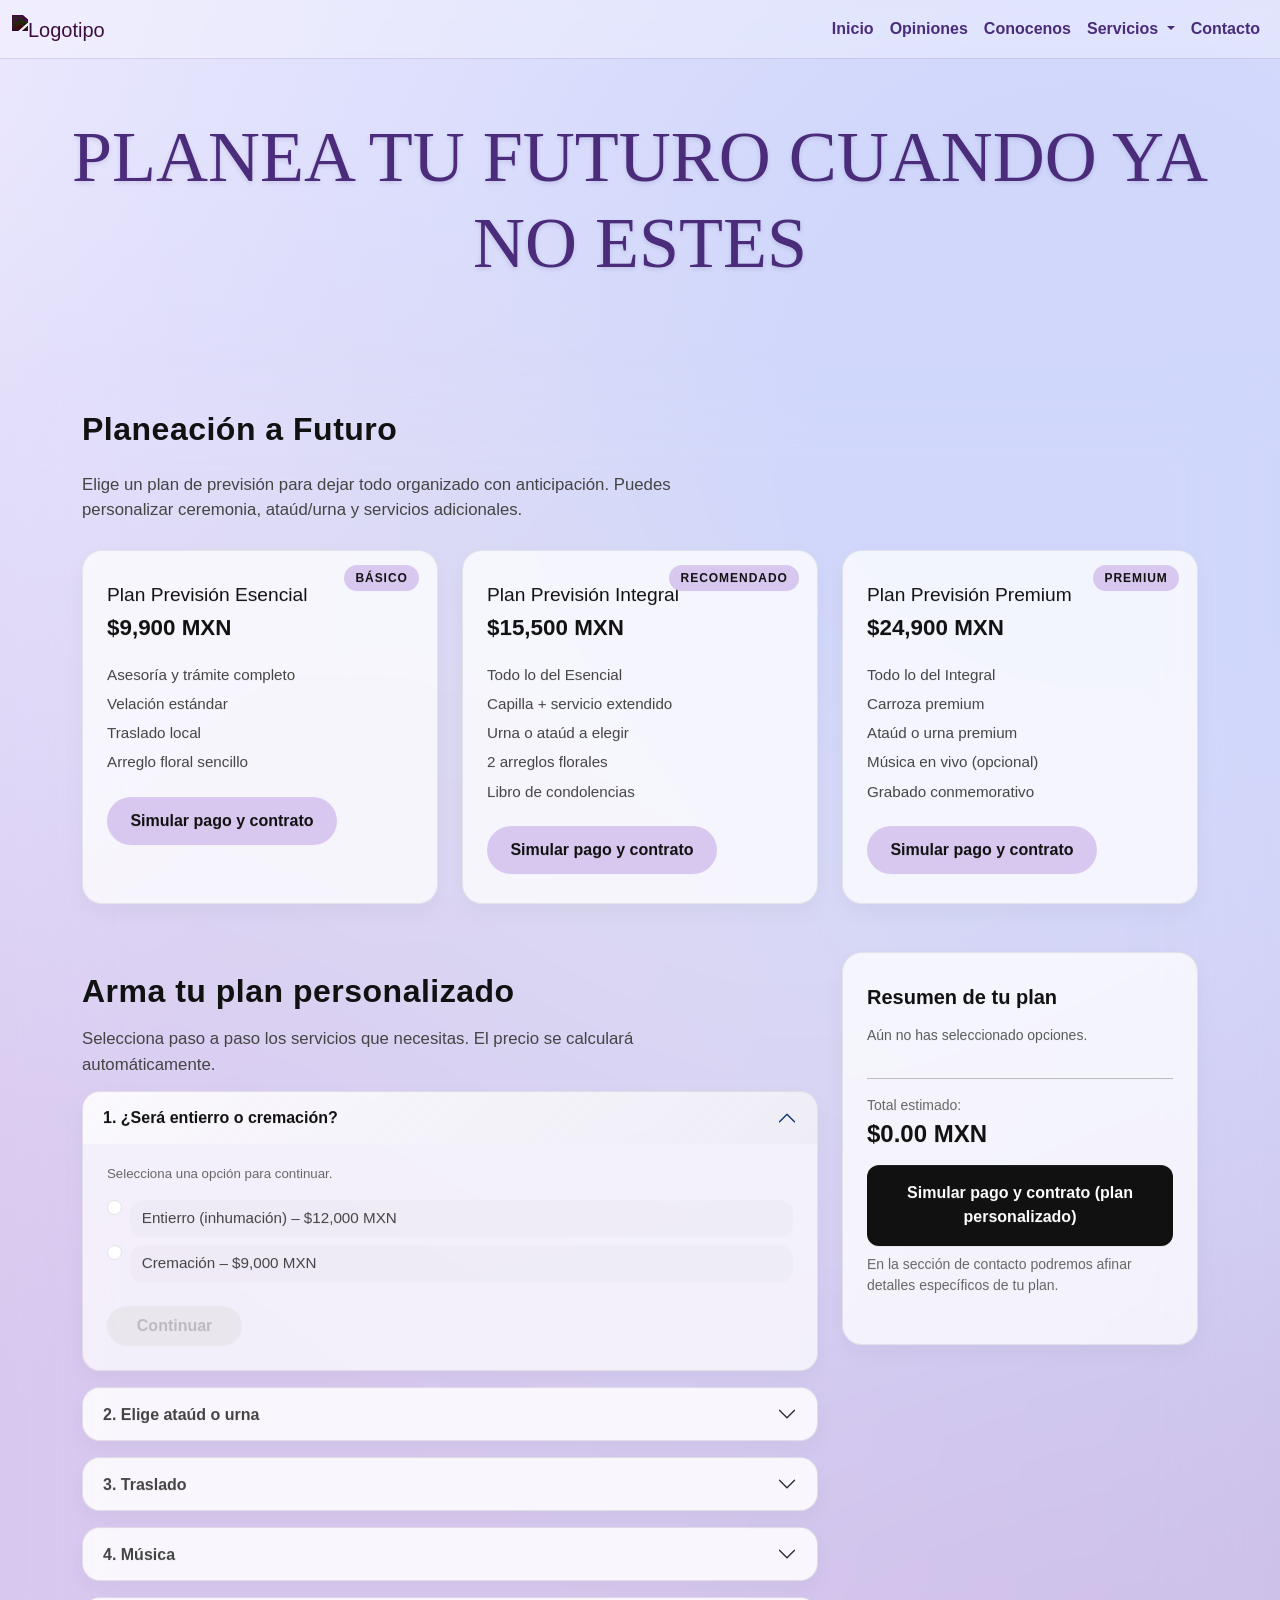
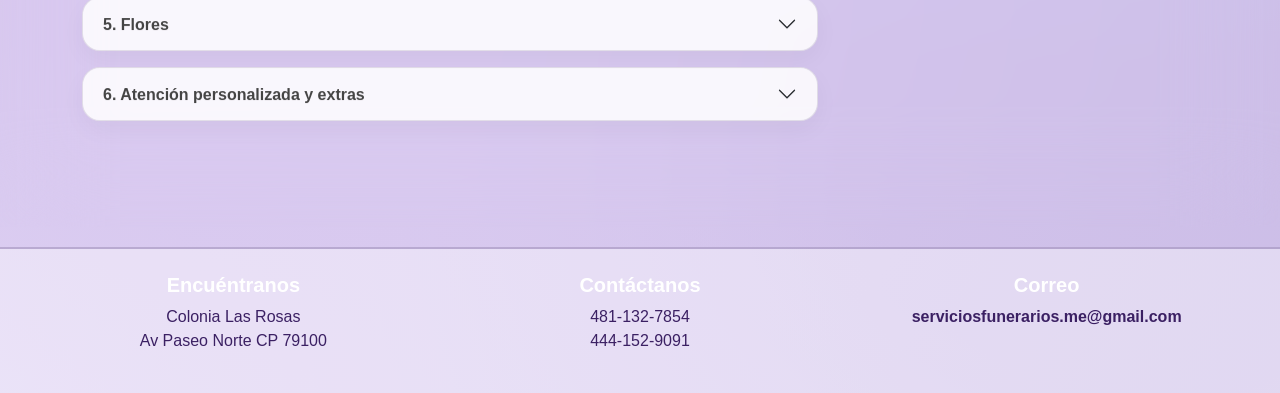
==== commit f1640449: "Update planeacion.html" ====
--- a/pages/planeacion/planeacion.html
+++ b/pages/planeacion/planeacion.html
@@ -1,1240 +1,1883 @@
-<!DOCTYPE html>
+<!doctype html>
 <html lang="es">
-<head>
-    <meta charset="UTF-8">
-    <meta name="viewport" content="width=device-width, initial-scale=1.0">
-    <link href="https://cdn.jsdelivr.net/npm/bootstrap@5.3.8/dist/css/bootstrap.min.css" rel="stylesheet" integrity="sha384-sRIl4kxILFvY47J16cr9ZwB07vP4J8+LH7qKQnuqkuIAvNWLzeN8tE5YBujZqJLB" crossorigin="anonymous">
-    <link href="https://cdn.jsdelivr.net/npm/bootstrap-icons/font/bootstrap-icons.css" rel="stylesheet">
-    <link rel="stylesheet" href="../../shared/estilos.css">
-    <link rel="stylesheet" href="../../shared/catalogos.css">
-    <link rel="stylesheet" href="planeacion.css">
+  <head>
+    <meta charset="UTF-8" />
+    <meta name="viewport" content="width=device-width, initial-scale=1.0" />
+    <link
+      href="https://cdn.jsdelivr.net/npm/bootstrap@5.3.8/dist/css/bootstrap.min.css"
+      rel="stylesheet"
+      integrity="sha384-sRIl4kxILFvY47J16cr9ZwB07vP4J8+LH7qKQnuqkuIAvNWLzeN8tE5YBujZqJLB"
+      crossorigin="anonymous"
+    />
+    <link
+      href="https://cdn.jsdelivr.net/npm/bootstrap-icons/font/bootstrap-icons.css"
+      rel="stylesheet"
+    />
+    <link rel="stylesheet" href="../../shared/estilos.css" />
+    <link rel="stylesheet" href="../../shared/catalogos.css" />
+    <link rel="stylesheet" href="planeacion.css" />
     <title>SF ME</title>
-</head>
-<body>
+  </head>
+  <body>
     <nav class="navbar navbar-expand-lg text-white navbar-dark sticky-top">
-        <div class="container-fluid">
-
-            <a class="navbar-brand logo" href="../../index.html"><img src="../../assets/img/logotipo.svg" alt="Logotipo"></a>
-
-            <!-- Botón hamburguesa -->
-            <button class="navbar-toggler" type="button" data-bs-toggle="collapse" data-bs-target="#navbarSupportedContent"
-            aria-controls="navbarSupportedContent" aria-expanded="false" aria-label="Toggle navigation">
-                <span class="navbar-toggler-icon"></span>
+      <div class="container-fluid">
+        <a class="navbar-brand logo" href="../../index.html"
+          ><img src="../../assets/img/logotipo.svg" alt="Logotipo"
+        /></a>
+
+        <!-- Botón hamburguesa -->
+        <button
+          class="navbar-toggler"
+          type="button"
+          data-bs-toggle="collapse"
+          data-bs-target="#navbarSupportedContent"
+          aria-controls="navbarSupportedContent"
+          aria-expanded="false"
+          aria-label="Toggle navigation"
+        >
+          <span class="navbar-toggler-icon"></span>
+        </button>
+
+        <div
+          class="collapse navbar-collapse justify-content-end"
+          id="navbarSupportedContent"
+        >
+          <ul class="navbar-nav mb-2 mb-lg-0">
+            <li class="nav-item">
+              <a class="nav-link" href="../../index.html">Inicio</a>
+            </li>
+            <li class="nav-item">
+              <a class="nav-link" href="../opiniones/opiniones.html"
+                >Opiniones</a
+              >
+            </li>
+            <li class="nav-item">
+              <a class="nav-link" href="../conocenos/conocenos.html"
+                >Conocenos</a
+              >
+            </li>
+            <li class="nav-item dropdown">
+              <a
+                class="nav-link dropdown-toggle"
+                href="#"
+                role="button"
+                data-bs-toggle="dropdown"
+                aria-expanded="false"
+              >
+                Servicios
+              </a>
+              <ul class="dropdown-menu dropdown-menu-end cont-sub">
+                <li>
+                  <a
+                    class="dropdown-item sub-s"
+                    href="../paquetes_funerarios/paquetes-funerarios.html"
+                    >Paquetes</a
+                  >
+                </li>
+                <li>
+                  <a
+                    class="dropdown-item sub-s"
+                    href="../planeacion/planeacion.html"
+                    >Planeacion</a
+                  >
+                </li>
+                <li>
+                  <a class="dropdown-item sub-s" href="../urnas/urnas.html"
+                    >Urnas</a
+                  >
+                </li>
+                <li>
+                  <a class="dropdown-item sub-s" href="../ataudes/ataudes.html"
+                    >Ataudes</a
+                  >
+                </li>
+                <li>
+                  <a class="dropdown-item sub-s" href="../extras/extras.html"
+                    >Extras</a
+                  >
+                </li>
+              </ul>
+            </li>
+            <li class="nav-item">
+              <a class="nav-link" href="../contacto/contacto.html">Contacto</a>
+            </li>
+          </ul>
+        </div>
+      </div>
+    </nav>
+
+    <header>
+      <h1 class="titulos text-center">Planea tu futuro cuando ya no estes</h1>
+    </header>
+
+    <section class="planeacion-section">
+      <div class="container">
+        <div class="d-flex justify-content-between align-items-center mb-4">
+          <h2 class="planeacion-title m-0">Planeación a Futuro</h2>
+        </div>
+
+        <p class="planeacion-sub mb-5">
+          Elige un plan de previsión para dejar todo organizado con
+          anticipación. Puedes personalizar ceremonia, ataúd/urna y servicios
+          adicionales.
+        </p>
+
+        <!-- PLANES PREDEFINIDOS -->
+        <div class="row g-4">
+          <!-- Plan 1 -->
+          <div class="col-12 col-md-6 col-lg-4">
+            <div
+              class="card-plan ux-float"
+              data-float-y="20"
+              data-float-duration="2"
+            >
+              <div class="plan-badge">Básico</div>
+
+              <div class="plan-head">
+                <h3>Plan Previsión Esencial</h3>
+                <p class="plan-price">$9,900 MXN</p>
+              </div>
+
+              <ul class="plan-list">
+                <li>Asesoría y trámite completo</li>
+                <li>Velación estándar</li>
+                <li>Traslado local</li>
+                <li>Arreglo floral sencillo</li>
+              </ul>
+
+              <a
+                href="javascript:void(0)"
+                class="plan-btn"
+                onclick="
+                  abrirSimulacionContrato('Plan Previsión Esencial', 9900)
+                "
+              >
+                Simular pago y contrato
+              </a>
+            </div>
+          </div>
+
+          <!-- Plan 2 -->
+          <div class="col-12 col-md-6 col-lg-4">
+            <div
+              class="card-plan ux-float"
+              data-float-y="20"
+              data-float-duration="2"
+            >
+              <div class="plan-badge">Recomendado</div>
+
+              <div class="plan-head">
+                <h3>Plan Previsión Integral</h3>
+                <p class="plan-price">$15,500 MXN</p>
+              </div>
+
+              <ul class="plan-list">
+                <li>Todo lo del Esencial</li>
+                <li>Capilla + servicio extendido</li>
+                <li>Urna o ataúd a elegir</li>
+                <li>2 arreglos florales</li>
+                <li>Libro de condolencias</li>
+              </ul>
+
+              <a
+                href="javascript:void(0)"
+                class="plan-btn"
+                onclick="
+                  abrirSimulacionContrato('Plan Previsión Integral', 15500)
+                "
+              >
+                Simular pago y contrato
+              </a>
+            </div>
+          </div>
+
+          <!-- Plan 3 -->
+          <div class="col-12 col-md-6 col-lg-4">
+            <div
+              class="card-plan ux-float"
+              data-float-y="20"
+              data-float-duration="2"
+            >
+              <div class="plan-badge">Premium</div>
+
+              <div class="plan-head">
+                <h3>Plan Previsión Premium</h3>
+                <p class="plan-price">$24,900 MXN</p>
+              </div>
+
+              <ul class="plan-list">
+                <li>Todo lo del Integral</li>
+                <li>Carroza premium</li>
+                <li>Ataúd o urna premium</li>
+                <li>Música en vivo (opcional)</li>
+                <li>Grabado conmemorativo</li>
+              </ul>
+
+              <a
+                href="javascript:void(0)"
+                class="plan-btn"
+                onclick="
+                  abrirSimulacionContrato('Plan Previsión Premium', 24900)
+                "
+              >
+                Simular pago y contrato
+              </a>
+            </div>
+          </div>
+        </div>
+
+        <!-- PLAN PERSONALIZADO -->
+        <div class="container mt-5 px-0">
+          <div class="row g-4">
+            <!-- Columna izquierda: acordeón de configuración -->
+            <div class="col-lg-8">
+              <h2 class="planeacion-title mb-3">Arma tu plan personalizado</h2>
+              <p class="planeacion-sub mb-4">
+                Selecciona paso a paso los servicios que necesitas. El precio se
+                calculará automáticamente.
+              </p>
+
+              <div class="accordion" id="planAccordion">
+                <!-- Paso 1: Tipo de servicio -->
+                <div
+                  class="accordion-item plan-step ux-float"
+                  data-step-label="Tipo de servicio"
+                  data-next-step="step2Content"
+                  data-float-y="10"
+                  data-float-duration="2"
+                >
+                  <h2 class="accordion-header" id="heading1">
+                    <button
+                      class="accordion-button"
+                      type="button"
+                      data-bs-toggle="collapse"
+                      data-bs-target="#step1Content"
+                      aria-expanded="true"
+                      aria-controls="step1Content"
+                    >
+                      1. ¿Será entierro o cremación?
+                    </button>
+                  </h2>
+                  <div
+                    id="step1Content"
+                    class="accordion-collapse collapse show"
+                    aria-labelledby="heading1"
+                    data-bs-parent="#planAccordion"
+                  >
+                    <div class="accordion-body">
+                      <div class="mb-3 small text-muted">
+                        Selecciona una opción para continuar.
+                      </div>
+
+                      <div class="form-check mb-2">
+                        <input
+                          class="form-check-input"
+                          type="radio"
+                          name="disposicion"
+                          id="disposicion_entierro"
+                          value="inhumacion"
+                          data-price="12000"
+                        />
+                        <label
+                          class="form-check-label"
+                          for="disposicion_entierro"
+                        >
+                          Entierro (inhumación) – $12,000 MXN
+                        </label>
+                      </div>
+
+                      <div class="form-check mb-2">
+                        <input
+                          class="form-check-input"
+                          type="radio"
+                          name="disposicion"
+                          id="disposicion_cremacion"
+                          value="cremacion"
+                          data-price="9000"
+                        />
+                        <label
+                          class="form-check-label"
+                          for="disposicion_cremacion"
+                        >
+                          Cremación – $9,000 MXN
+                        </label>
+                      </div>
+
+                      <button
+                        type="button"
+                        class="btn btn-primary mt-3 btn-next-step"
+                        disabled
+                      >
+                        Continuar
+                      </button>
+                    </div>
+                  </div>
+                </div>
+
+                <!-- Paso 2: Ataúd o urna -->
+                <div
+                  class="accordion-item plan-step ux-float"
+                  data-step-label="Contenedor (ataúd / urna)"
+                  data-next-step="step3Content"
+                  data-float-y="10"
+                  data-float-duration="2"
+                >
+                  <h2 class="accordion-header" id="heading2">
+                    <button
+                      class="accordion-button collapsed"
+                      type="button"
+                      data-bs-toggle="collapse"
+                      data-bs-target="#step2Content"
+                      aria-expanded="false"
+                      aria-controls="step2Content"
+                    >
+                      2. Elige ataúd o urna
+                    </button>
+                  </h2>
+                  <div
+                    id="step2Content"
+                    class="accordion-collapse collapse"
+                    aria-labelledby="heading2"
+                    data-bs-parent="#planAccordion"
+                  >
+                    <div class="accordion-body">
+                      <!-- Opciones para ENTIERRO -->
+                      <div class="option-group" data-for="inhumacion">
+                        <p class="small text-muted mb-2">
+                          Opciones disponibles para entierro:
+                        </p>
+
+                        <!-- Estándar -->
+                        <div class="form-check mb-2">
+                          <input
+                            class="form-check-input"
+                            type="radio"
+                            name="contenedor_entierro"
+                            id="ataud_basico"
+                            data-price="8000"
+                          />
+                          <label class="form-check-label" for="ataud_basico">
+                            Ataúd básico – $8,000 MXN
+                          </label>
+                        </div>
+
+                        <div class="form-check mb-2">
+                          <input
+                            class="form-check-input"
+                            type="radio"
+                            name="contenedor_entierro"
+                            id="ataud_premium"
+                            data-price="15000"
+                          />
+                          <label class="form-check-label" for="ataud_premium">
+                            Ataúd premium – $15,000 MXN
+                          </label>
+                        </div>
+
+                        <hr class="my-3" />
+
+                        <p class="small text-muted mb-2">
+                          Ataúdes personalizados (según catálogo):
+                        </p>
+
+                        <!-- PERSONALIZADOS: PRIMEROS 3 SIEMPRE VISIBLES -->
+                        <div class="form-check mb-2">
+                          <input
+                            class="form-check-input"
+                            type="radio"
+                            name="contenedor_entierro"
+                            id="ataud_clasico_nogal"
+                            data-price="18900"
+                          />
+                          <label
+                            class="form-check-label"
+                            for="ataud_clasico_nogal"
+                          >
+                            Ataúd Clasico Nogal – $18,900 MXN
+                          </label>
+                        </div>
+
+                        <div class="form-check mb-2">
+                          <input
+                            class="form-check-input"
+                            type="radio"
+                            name="contenedor_entierro"
+                            id="ataud_moderno_minimalista"
+                            data-price="21500"
+                          />
+                          <label
+                            class="form-check-label"
+                            for="ataud_moderno_minimalista"
+                          >
+                            Ataúd Moderno Minimalista – $21,500 MXN
+                          </label>
+                        </div>
+
+                        <div class="form-check mb-2">
+                          <input
+                            class="form-check-input"
+                            type="radio"
+                            name="contenedor_entierro"
+                            id="ataud_ecologico"
+                            data-price="15700"
+                          />
+                          <label class="form-check-label" for="ataud_ecologico">
+                            Ataúd Ecologico – $15,700 MXN
+                          </label>
+                        </div>
+
+                        <!-- PERSONALIZADOS EXTRA: OCULTOS AL INICIO (PARA VER MÁS / VER MENOS) -->
+                        <div class="form-check mb-2 extra-opcion d-none">
+                          <input
+                            class="form-check-input"
+                            type="radio"
+                            name="contenedor_entierro"
+                            id="ataud_premium_marmol"
+                            data-price="29800"
+                          />
+                          <label
+                            class="form-check-label"
+                            for="ataud_premium_marmol"
+                          >
+                            Ataúd Premium Marmol – $29,800 MXN
+                          </label>
+                        </div>
+
+                        <div class="form-check mb-2 extra-opcion d-none">
+                          <input
+                            class="form-check-input"
+                            type="radio"
+                            name="contenedor_entierro"
+                            id="ataud_metalico"
+                            data-price="24300"
+                          />
+                          <label class="form-check-label" for="ataud_metalico">
+                            Ataúd Metalico – $24,300 MXN
+                          </label>
+                        </div>
+
+                        <div class="form-check mb-2 extra-opcion d-none">
+                          <input
+                            class="form-check-input"
+                            type="radio"
+                            name="contenedor_entierro"
+                            id="ataud_conmemorativo"
+                            data-price="26900"
+                          />
+                          <label
+                            class="form-check-label"
+                            for="ataud_conmemorativo"
+                          >
+                            Ataúd Conmemorativo – $26,900 MXN
+                          </label>
+                        </div>
+
+                        <div class="form-check mb-2 extra-opcion d-none">
+                          <input
+                            class="form-check-input"
+                            type="radio"
+                            name="contenedor_entierro"
+                            id="ataud_roble_solido_imperial"
+                            data-price="19700"
+                          />
+                          <label
+                            class="form-check-label"
+                            for="ataud_roble_solido_imperial"
+                          >
+                            Ataúd Roble Solido Imperial – $19,700 MXN
+                          </label>
+                        </div>
+
+                        <div class="form-check mb-2 extra-opcion d-none">
+                          <input
+                            class="form-check-input"
+                            type="radio"
+                            name="contenedor_entierro"
+                            id="ataud_blanco_serenity"
+                            data-price="22300"
+                          />
+                          <label
+                            class="form-check-label"
+                            for="ataud_blanco_serenity"
+                          >
+                            Ataúd Blanco Serenity – $22,300 MXN
+                          </label>
+                        </div>
+
+                        <div class="form-check mb-2 extra-opcion d-none">
+                          <input
+                            class="form-check-input"
+                            type="radio"
+                            name="contenedor_entierro"
+                            id="ataud_ecologico_bambu"
+                            data-price="16400"
+                          />
+                          <label
+                            class="form-check-label"
+                            for="ataud_ecologico_bambu"
+                          >
+                            Ataúd Ecologico Bambú – $16,400 MXN
+                          </label>
+                        </div>
+
+                        <div class="form-check mb-2 extra-opcion d-none">
+                          <input
+                            class="form-check-input"
+                            type="radio"
+                            name="contenedor_entierro"
+                            id="ataud_celestial_azul"
+                            data-price="25600"
+                          />
+                          <label
+                            class="form-check-label"
+                            for="ataud_celestial_azul"
+                          >
+                            Ataúd Celestial Azul – $25,600 MXN
+                          </label>
+                        </div>
+
+                        <div class="form-check mb-2 extra-opcion d-none">
+                          <input
+                            class="form-check-input"
+                            type="radio"
+                            name="contenedor_entierro"
+                            id="ataud_metalico_titanio"
+                            data-price="27900"
+                          />
+                          <label
+                            class="form-check-label"
+                            for="ataud_metalico_titanio"
+                          >
+                            Ataúd Metalico Titanio – $27,900 MXN
+                          </label>
+                        </div>
+
+                        <div class="form-check mb-2 extra-opcion d-none">
+                          <input
+                            class="form-check-input"
+                            type="radio"
+                            name="contenedor_entierro"
+                            id="ataud_artesanal_tallado"
+                            data-price="23850"
+                          />
+                          <label
+                            class="form-check-label"
+                            for="ataud_artesanal_tallado"
+                          >
+                            Ataúd Artesanal Tallado – $23,850 MXN
+                          </label>
+                        </div>
+
+                        <div class="form-check mb-2 extra-opcion d-none">
+                          <input
+                            class="form-check-input"
+                            type="radio"
+                            name="contenedor_entierro"
+                            id="ataud_conmemorativo_aurora"
+                            data-price="28500"
+                          />
+                          <label
+                            class="form-check-label"
+                            for="ataud_conmemorativo_aurora"
+                          >
+                            Ataúd Conmemorativo Aurora – $28,500 MXN
+                          </label>
+                        </div>
+
+                        <p class="small mt-2">
+                          <button
+                            type="button"
+                            class="btn btn-link p-0 link-light text-decoration-underline"
+                            data-bs-toggle="modal"
+                            data-bs-target="#modalCatalogoAtaudes"
+                          >
+                            Ver catálogo completo de ataúdes
+                          </button>
+                        </p>
+                      </div>
+
+                      <!-- Opciones para CREMACIÓN -->
+                      <div class="option-group d-none" data-for="cremacion">
+                        <p class="small text-muted mb-2">
+                          Opciones disponibles para cremación:
+                        </p>
+
+                        <!-- Estándar -->
+                        <div class="form-check mb-2">
+                          <input
+                            class="form-check-input"
+                            type="radio"
+                            name="contenedor_cremacion"
+                            id="urna_simple"
+                            data-price="3000"
+                          />
+                          <label class="form-check-label" for="urna_simple">
+                            Urna sencilla – $3,000 MXN
+                          </label>
+                        </div>
+
+                        <div class="form-check mb-2">
+                          <input
+                            class="form-check-input"
+                            type="radio"
+                            name="contenedor_cremacion"
+                            id="urna_premium"
+                            data-price="6500"
+                          />
+                          <label class="form-check-label" for="urna_premium">
+                            Urna premium – $6,500 MXN
+                          </label>
+                        </div>
+
+                        <hr class="my-3" />
+
+                        <p class="small text-muted mb-2">
+                          Urnas personalizadas (según catálogo):
+                        </p>
+
+                        <!-- PERSONALIZADAS: PRIMERAS 3 SIEMPRE VISIBLES -->
+                        <div class="form-check mb-2">
+                          <input
+                            class="form-check-input"
+                            type="radio"
+                            name="contenedor_cremacion"
+                            id="urna_clasica"
+                            data-price="2450"
+                          />
+                          <label class="form-check-label" for="urna_clasica">
+                            Urna Clásica – $2,450 MXN
+                          </label>
+                        </div>
+
+                        <div class="form-check mb-2">
+                          <input
+                            class="form-check-input"
+                            type="radio"
+                            name="contenedor_cremacion"
+                            id="urna_moderna"
+                            data-price="3100"
+                          />
+                          <label class="form-check-label" for="urna_moderna">
+                            Urna Moderna – $3,100 MXN
+                          </label>
+                        </div>
+
+                        <div class="form-check mb-2">
+                          <input
+                            class="form-check-input"
+                            type="radio"
+                            name="contenedor_cremacion"
+                            id="urna_ecologica"
+                            data-price="1980"
+                          />
+                          <label class="form-check-label" for="urna_ecologica">
+                            Urna Ecológica – $1,980 MXN
+                          </label>
+                        </div>
+
+                        <!-- PERSONALIZADAS EXTRA: OCULTAS AL INICIO -->
+                        <div class="form-check mb-2 extra-opcion d-none">
+                          <input
+                            class="form-check-input"
+                            type="radio"
+                            name="contenedor_cremacion"
+                            id="urna_marmol"
+                            data-price="4750"
+                          />
+                          <label class="form-check-label" for="urna_marmol">
+                            Urna de Mármol – $4,750 MXN
+                          </label>
+                        </div>
+
+                        <div class="form-check mb-2 extra-opcion d-none">
+                          <input
+                            class="form-check-input"
+                            type="radio"
+                            name="contenedor_cremacion"
+                            id="urna_artistica"
+                            data-price="3990"
+                          />
+                          <label class="form-check-label" for="urna_artistica">
+                            Urna Artística – $3,990 MXN
+                          </label>
+                        </div>
+
+                        <div class="form-check mb-2 extra-opcion d-none">
+                          <input
+                            class="form-check-input"
+                            type="radio"
+                            name="contenedor_cremacion"
+                            id="urna_metalica"
+                            data-price="2890"
+                          />
+                          <label class="form-check-label" for="urna_metalica">
+                            Urna Metálica – $2,890 MXN
+                          </label>
+                        </div>
+
+                        <div class="form-check mb-2 extra-opcion d-none">
+                          <input
+                            class="form-check-input"
+                            type="radio"
+                            name="contenedor_cremacion"
+                            id="urna_minimalista"
+                            data-price="2200"
+                          />
+                          <label
+                            class="form-check-label"
+                            for="urna_minimalista"
+                          >
+                            Urna Minimalista – $2,200 MXN
+                          </label>
+                        </div>
+
+                        <div class="form-check mb-2 extra-opcion d-none">
+                          <input
+                            class="form-check-input"
+                            type="radio"
+                            name="contenedor_cremacion"
+                            id="urna_conmemorativa"
+                            data-price="3450"
+                          />
+                          <label
+                            class="form-check-label"
+                            for="urna_conmemorativa"
+                          >
+                            Urna Conmemorativa – $3,450 MXN
+                          </label>
+                        </div>
+
+                        <div class="form-check mb-2 extra-opcion d-none">
+                          <input
+                            class="form-check-input"
+                            type="radio"
+                            name="contenedor_cremacion"
+                            id="urna_azul_celeste_nacar"
+                            data-price="3890"
+                          />
+                          <label
+                            class="form-check-label"
+                            for="urna_azul_celeste_nacar"
+                          >
+                            Urna Azul Celeste Nácar – $3,890 MXN
+                          </label>
+                        </div>
+
+                        <div class="form-check mb-2 extra-opcion d-none">
+                          <input
+                            class="form-check-input"
+                            type="radio"
+                            name="contenedor_cremacion"
+                            id="urna_bosque_sagrado"
+                            data-price="4150"
+                          />
+                          <label
+                            class="form-check-label"
+                            for="urna_bosque_sagrado"
+                          >
+                            Urna Bosque Sagrado – $4,150 MXN
+                          </label>
+                        </div>
+
+                        <div class="form-check mb-2 extra-opcion d-none">
+                          <input
+                            class="form-check-input"
+                            type="radio"
+                            name="contenedor_cremacion"
+                            id="urna_constelacion_nocturna"
+                            data-price="4490"
+                          />
+                          <label
+                            class="form-check-label"
+                            for="urna_constelacion_nocturna"
+                          >
+                            Urna Constelación Nocturna – $4,490 MXN
+                          </label>
+                        </div>
+
+                        <p class="small mt-2">
+                          <button
+                            type="button"
+                            class="btn btn-link p-0 link-dark text-decoration-underline"
+                            data-bs-toggle="modal"
+                            data-bs-target="#modalCatalogoUrnas"
+                          >
+                            Ver catálogo completo de urnas
+                          </button>
+                        </p>
+                      </div>
+
+                      <button
+                        type="button"
+                        class="btn btn-primary mt-3 btn-next-step"
+                        disabled
+                      >
+                        Continuar
+                      </button>
+                    </div>
+                  </div>
+                </div>
+
+                <!-- Paso 3: Traslado -->
+                <div
+                  class="accordion-item plan-step ux-float"
+                  data-step-label="Traslado"
+                  data-next-step="step4Content"
+                  data-float-y="10"
+                  data-float-duration="2"
+                >
+                  <h2 class="accordion-header" id="heading3">
+                    <button
+                      class="accordion-button collapsed"
+                      type="button"
+                      data-bs-toggle="collapse"
+                      data-bs-target="#step3Content"
+                      aria-expanded="false"
+                      aria-controls="step3Content"
+                    >
+                      3. Traslado
+                    </button>
+                  </h2>
+                  <div
+                    id="step3Content"
+                    class="accordion-collapse collapse"
+                    aria-labelledby="heading3"
+                    data-bs-parent="#planAccordion"
+                  >
+                    <div class="accordion-body">
+                      <div class="form-check mb-2">
+                        <input
+                          class="form-check-input"
+                          type="radio"
+                          name="traslado"
+                          id="sin_traslado"
+                          data-price="0"
+                        />
+                        <label class="form-check-label" for="sin_traslado">
+                          Sin traslado adicional – incluido
+                        </label>
+                      </div>
+
+                      <div class="form-check mb-2">
+                        <input
+                          class="form-check-input"
+                          type="radio"
+                          name="traslado"
+                          id="traslado_local"
+                          data-price="2500"
+                        />
+                        <label class="form-check-label" for="traslado_local">
+                          Traslado local – $2,500 MXN
+                        </label>
+                      </div>
+
+                      <div class="form-check mb-2">
+                        <input
+                          class="form-check-input"
+                          type="radio"
+                          name="traslado"
+                          id="traslado_foraneo"
+                          data-price="6000"
+                        />
+                        <label class="form-check-label" for="traslado_foraneo">
+                          Traslado foráneo – $6,000 MXN
+                        </label>
+                      </div>
+
+                      <button
+                        type="button"
+                        class="btn btn-primary mt-3 btn-next-step"
+                        disabled
+                      >
+                        Continuar
+                      </button>
+                    </div>
+                  </div>
+                </div>
+
+                <!-- Paso 4: Música -->
+                <div
+                  class="accordion-item plan-step ux-float"
+                  data-step-label="Música"
+                  data-next-step="step5Content"
+                  data-float-y="10"
+                  data-float-duration="2"
+                >
+                  <h2 class="accordion-header" id="heading4">
+                    <button
+                      class="accordion-button collapsed"
+                      type="button"
+                      data-bs-toggle="collapse"
+                      data-bs-target="#step4Content"
+                      aria-expanded="false"
+                      aria-controls="step4Content"
+                    >
+                      4. Música
+                    </button>
+                  </h2>
+                  <div
+                    id="step4Content"
+                    class="accordion-collapse collapse"
+                    aria-labelledby="heading4"
+                    data-bs-parent="#planAccordion"
+                  >
+                    <div class="accordion-body">
+                      <div class="form-check mb-2">
+                        <input
+                          class="form-check-input"
+                          type="radio"
+                          name="musica"
+                          id="sin_musica"
+                          data-price="0"
+                        />
+                        <label class="form-check-label" for="sin_musica">
+                          Sin música adicional – incluido
+                        </label>
+                      </div>
+
+                      <div class="form-check mb-2">
+                        <input
+                          class="form-check-input"
+                          type="radio"
+                          name="musica"
+                          id="musica_reproductor"
+                          data-price="1500"
+                        />
+                        <label
+                          class="form-check-label"
+                          for="musica_reproductor"
+                        >
+                          Música ambiental (reproductor) – $1,500 MXN
+                        </label>
+                      </div>
+
+                      <div class="form-check mb-2">
+                        <input
+                          class="form-check-input"
+                          type="radio"
+                          name="musica"
+                          id="musica_en_vivo"
+                          data-price="4000"
+                        />
+                        <label class="form-check-label" for="musica_en_vivo">
+                          Música en vivo – $4,000 MXN
+                        </label>
+                      </div>
+
+                      <button
+                        type="button"
+                        class="btn btn-primary mt-3 btn-next-step"
+                        disabled
+                      >
+                        Continuar
+                      </button>
+                    </div>
+                  </div>
+                </div>
+
+                <!-- Paso 5: Flores -->
+                <div
+                  class="accordion-item plan-step ux-float"
+                  data-step-label="Flores"
+                  data-next-step="step6Content"
+                  data-float-y="10"
+                  data-float-duration="2"
+                >
+                  <h2 class="accordion-header" id="heading5">
+                    <button
+                      class="accordion-button collapsed"
+                      type="button"
+                      data-bs-toggle="collapse"
+                      data-bs-target="#step5Content"
+                      aria-expanded="false"
+                      aria-controls="step5Content"
+                    >
+                      5. Flores
+                    </button>
+                  </h2>
+                  <div
+                    id="step5Content"
+                    class="accordion-collapse collapse"
+                    aria-labelledby="heading5"
+                    data-bs-parent="#planAccordion"
+                  >
+                    <div class="accordion-body">
+                      <div class="form-check mb-2">
+                        <input
+                          class="form-check-input"
+                          type="radio"
+                          name="flores"
+                          id="sin_flores"
+                          data-price="0"
+                        />
+                        <label class="form-check-label" for="sin_flores">
+                          Sin arreglos florales adicionales
+                        </label>
+                      </div>
+
+                      <div class="form-check mb-2">
+                        <input
+                          class="form-check-input"
+                          type="radio"
+                          name="flores"
+                          id="arreglo_sencillo"
+                          data-price="2000"
+                        />
+                        <label class="form-check-label" for="arreglo_sencillo">
+                          Arreglo sencillo – $2,000 MXN
+                        </label>
+                      </div>
+
+                      <div class="form-check mb-2">
+                        <input
+                          class="form-check-input"
+                          type="radio"
+                          name="flores"
+                          id="arreglo_premium"
+                          data-price="4500"
+                        />
+                        <label class="form-check-label" for="arreglo_premium">
+                          Arreglo premium – $4,500 MXN
+                        </label>
+                      </div>
+
+                      <button
+                        type="button"
+                        class="btn btn-primary mt-3 btn-next-step"
+                        disabled
+                      >
+                        Continuar
+                      </button>
+                    </div>
+                  </div>
+                </div>
+
+                <!-- Paso 6: Atención personalizada (checklist) -->
+                <div
+                  class="accordion-item plan-step ux-float"
+                  data-step-label="Atención personalizada"
+                  data-float-y="10"
+                  data-float-duration="2"
+                >
+                  <h2 class="accordion-header" id="heading6">
+                    <button
+                      class="accordion-button collapsed"
+                      type="button"
+                      data-bs-toggle="collapse"
+                      data-bs-target="#step6Content"
+                      aria-expanded="false"
+                      aria-controls="step6Content"
+                    >
+                      6. Atención personalizada y extras
+                    </button>
+                  </h2>
+                  <div
+                    id="step6Content"
+                    class="accordion-collapse collapse"
+                    aria-labelledby="heading6"
+                    data-bs-parent="#planAccordion"
+                  >
+                    <div class="accordion-body">
+                      <p class="small text-muted mb-2">
+                        Estos servicios son opcionales, puedes elegir más de
+                        uno.
+                      </p>
+
+                      <div class="form-check mb-2">
+                        <input
+                          class="form-check-input"
+                          type="checkbox"
+                          id="extra_gestor"
+                          data-price="1800"
+                        />
+                        <label class="form-check-label" for="extra_gestor">
+                          Gestoría de trámites – $1,800 MXN
+                        </label>
+                      </div>
+
+                      <div class="form-check mb-2">
+                        <input
+                          class="form-check-input"
+                          type="checkbox"
+                          id="extra_cafe"
+                          data-price="900"
+                        />
+                        <label class="form-check-label" for="extra_cafe">
+                          Servicio de café y bebidas – $900 MXN
+                        </label>
+                      </div>
+
+                      <div class="form-check mb-2">
+                        <input
+                          class="form-check-input"
+                          type="checkbox"
+                          id="extra_sala_vip"
+                          data-price="3500"
+                        />
+                        <label class="form-check-label" for="extra_sala_vip">
+                          Sala VIP – $3,500 MXN
+                        </label>
+                      </div>
+
+                      <button type="button" class="btn btn-success mt-3 w-100">
+                        Plan listo (puedes revisar el resumen a la derecha)
+                      </button>
+                    </div>
+                  </div>
+                </div>
+              </div>
+            </div>
+
+            <!-- Columna derecha: resumen y total -->
+            <div class="col-lg-4">
+              <div
+                class="texto_c resumen-plan ux-float"
+                data-float-y="20"
+                data-float-duration="2"
+              >
+                <h3 class="h5 mb-3">Resumen de tu plan</h3>
+                <ul id="planSummary" class="list-unstyled small mb-3">
+                  <li class="text-muted">Aún no has seleccionado opciones.</li>
+                </ul>
+                <hr />
+                <p class="mb-1 small text-muted">Total estimado:</p>
+                <p class="h4 mb-3"><span id="planTotal">$0.00</span> MXN</p>
+                <button
+                  type="button"
+                  class="btn-contacto w-100"
+                  id="btnPlanPersonalizado"
+                >
+                  Simular pago y contrato (plan personalizado)
+                </button>
+                <p class="small text-muted mt-2">
+                  En la sección de contacto podremos afinar detalles específicos
+                  de tu plan.
+                </p>
+              </div>
+            </div>
+          </div>
+        </div>
+        <!-- /container mt-5 -->
+      </div>
+      <!-- /container principal -->
+    </section>
+
+    <!-- MODAL: Catálogo de Ataúdes -->
+    <div
+      class="modal fade"
+      id="modalCatalogoAtaudes"
+      tabindex="-1"
+      aria-hidden="true"
+    >
+      <div
+        class="modal-dialog modal-xl modal-dialog-centered modal-dialog-scrollable"
+      >
+        <div class="modal-content">
+          <div class="modal-header bg-dark text-white">
+            <h5 class="modal-title mb-0">Catálogo de ataúdes</h5>
+            <button
+              type="button"
+              class="btn-close btn-close-white"
+              data-bs-dismiss="modal"
+              aria-label="Cerrar"
+            ></button>
+          </div>
+
+          <div class="modal-body bg-transparent">
+            <section class="ataudes-section py-3">
+              <div class="container">
+                <div
+                  class="d-flex justify-content-between align-items-center mb-4"
+                >
+                  <h2 class="ataudes-title m-0">Ataúdes disponibles</h2>
+                </div>
+
+                <div class="contenedor-ataudes row g-4 ataudes-grid">
+                  <!-- Card 1 -->
+                  <div class="col-12 col-md-6 col-lg-4">
+                    <div class="card-ataud">
+                      <img
+                        class="img-ataud"
+                        src="../../assets/img/ataudes/clasico-nogal.png"
+                        alt="Ataúd Clásico Nogal"
+                      />
+                      <div class="textBox textBox-ataud">
+                        <p class="head">Ataúd Clásico Nogal</p>
+                        <p class="discription">
+                          Madera noble • acabado brillante
+                        </p>
+                        <p class="price">$18,900 MXN</p>
+                      </div>
+                    </div>
+                  </div>
+                  <!-- Card 2 -->
+                  <div class="col-12 col-md-6 col-lg-4">
+                    <div class="card-ataud">
+                      <img
+                        class="img-ataud"
+                        src="../../assets/img/ataudes/moderno-minimalista.png"
+                        alt="Ataúd Moderno Minimalista"
+                      />
+                      <div class="textBox textBox-ataud">
+                        <p class="head">Ataúd Moderno Minimalista</p>
+                        <p class="discription">Líneas limpias • tono mate</p>
+                        <p class="price">$21,500 MXN</p>
+                      </div>
+                    </div>
+                  </div>
+                  <!-- Card 3 -->
+                  <div class="col-12 col-md-6 col-lg-4">
+                    <div class="card-ataud">
+                      <img
+                        class="img-ataud"
+                        src="../../assets/img/ataudes/ecologico.png"
+                        alt="Ataúd Ecológico"
+                      />
+                      <div class="textBox textBox-ataud">
+                        <p class="head">Ataúd Ecológico</p>
+                        <p class="discription">
+                          Biodegradable • acabado natural
+                        </p>
+                        <p class="price">$15,700 MXN</p>
+                      </div>
+                    </div>
+                  </div>
+                  <!-- Card 4 -->
+                  <div class="col-12 col-md-6 col-lg-4">
+                    <div class="card-ataud">
+                      <img
+                        class="img-ataud"
+                        src="../../assets/img/ataudes/marmol-premium.png"
+                        alt="Ataúd Premium Mármol"
+                      />
+                      <div class="textBox textBox-ataud">
+                        <p class="head">Ataúd Premium Marmol</p>
+                        <p class="discription">
+                          Acabados de lujo • interior acolchado
+                        </p>
+                        <p class="price">$29,800 MXN</p>
+                      </div>
+                    </div>
+                  </div>
+                  <!-- Card 5 -->
+                  <div class="col-12 col-md-6 col-lg-4">
+                    <div class="card-ataud">
+                      <img
+                        class="img-ataud"
+                        src="../../assets/img/ataudes/metalico.png"
+                        alt="Ataúd Metálico"
+                      />
+                      <div class="textBox textBox-ataud">
+                        <p class="head">Ataúd Metálico</p>
+                        <p class="discription">
+                          Acero sellado • alta resistencia
+                        </p>
+                        <p class="price">$24,300 MXN</p>
+                      </div>
+                    </div>
+                  </div>
+                  <!-- Card 6 -->
+                  <div class="col-12 col-md-6 col-lg-4">
+                    <div class="card-ataud">
+                      <img
+                        class="img-ataud"
+                        src="../../assets/img/ataudes/conmemorativo.png"
+                        alt="Ataúd Conmemorativo"
+                      />
+                      <div class="textBox textBox-ataud">
+                        <p class="head">Ataúd Conmemorativo</p>
+                        <p class="discription">
+                          Grabado personalizado • herrajes dorados
+                        </p>
+                        <p class="price">$26,900 MXN</p>
+                      </div>
+                    </div>
+                  </div>
+                  <!-- Card 7 -->
+                  <div class="col-12 col-md-6 col-lg-4">
+                    <div class="card-ataud">
+                      <img
+                        class="img-ataud"
+                        src="../../assets/img/ataudes/roble-imperial.png"
+                        alt="Ataúd Roble Imperial"
+                      />
+                      <div class="textBox textBox-ataud">
+                        <p class="head">Ataúd Roble Imperial</p>
+                        <p class="discription">Roble sólido • barniz oscuro</p>
+                        <p class="price">$19,700 MXN</p>
+                      </div>
+                    </div>
+                  </div>
+                  <!-- Card 8 -->
+                  <div class="col-12 col-md-6 col-lg-4">
+                    <div class="card-ataud">
+                      <img
+                        class="img-ataud"
+                        src="../../assets/img/ataudes/serinity.png"
+                        alt="Ataúd Blanco Serenity"
+                      />
+                      <div class="textBox textBox-ataud">
+                        <p class="head">Ataúd Blanco Serenity</p>
+                        <p class="discription">
+                          Acabado blanco satinado • interior perla
+                        </p>
+                        <p class="price">$22,300 MXN</p>
+                      </div>
+                    </div>
+                  </div>
+                  <!-- Card 9 -->
+                  <div class="col-12 col-md-6 col-lg-4">
+                    <div class="card-ataud">
+                      <img
+                        class="img-ataud"
+                        src="../../assets/img/ataudes/ecologico-bambu.png"
+                        alt="Ataúd Ecológico Bambú"
+                      />
+                      <div class="textBox textBox-ataud">
+                        <p class="head">Ataúd Ecológico Bambú</p>
+                        <p class="discription">Bambú natural • biodegradable</p>
+                        <p class="price">$16,400 MXN</p>
+                      </div>
+                    </div>
+                  </div>
+                  <!-- Card 10 -->
+                  <div class="col-12 col-md-6 col-lg-4">
+                    <div class="card-ataud">
+                      <img
+                        class="img-ataud"
+                        src="../../assets/img/ataudes/celestial-azul.png"
+                        alt="Ataúd Celestial Azul"
+                      />
+                      <div class="textBox textBox-ataud">
+                        <p class="head">Ataúd Celestial Azul</p>
+                        <p class="discription">
+                          Tono azul profundo • herrajes cromados
+                        </p>
+                        <p class="price">$25,600 MXN</p>
+                      </div>
+                    </div>
+                  </div>
+                  <!-- Card 11 -->
+                  <div class="col-12 col-md-6 col-lg-4">
+                    <div class="card-ataud">
+                      <img
+                        class="img-ataud"
+                        src="../../assets/img/ataudes/titanio.png"
+                        alt="Ataúd Metálico Titanio"
+                      />
+                      <div class="textBox textBox-ataud">
+                        <p class="head">Ataúd Metálico Titanio</p>
+                        <p class="discription">
+                          Metal sellado • acabado titanio mate
+                        </p>
+                        <p class="price">$27,900 MXN</p>
+                      </div>
+                    </div>
+                  </div>
+                  <!-- Card 12 -->
+                  <div class="col-12 col-md-6 col-lg-4">
+                    <div class="card-ataud">
+                      <img
+                        class="img-ataud"
+                        src="../../assets/img/ataudes/artesanal-tallado.png"
+                        alt="Ataúd Artesanal Tallado"
+                      />
+                      <div class="textBox textBox-ataud">
+                        <p class="head">Ataúd Artesanal Tallado</p>
+                        <p class="discription">
+                          Detalles a mano • estilo tradicional
+                        </p>
+                        <p class="price">$23,850 MXN</p>
+                      </div>
+                    </div>
+                  </div>
+                  <!-- Card 13 (Aurora) -->
+                  <div class="col-12 col-md-6 col-lg-4">
+                    <div class="card-ataud">
+                      <img
+                        class="img-ataud"
+                        src="../../assets/img/ataudes/conmemorativo-aurora.png"
+                        alt="Ataúd Conmemorativo Aurora"
+                      />
+                      <div class="textBox textBox-ataud">
+                        <p class="head">Ataúd Conmemorativo Aurora</p>
+                        <p class="discription">
+                          Grabado personalizado • interior acolchado premium
+                        </p>
+                        <p class="price">$28,500 MXN</p>
+                      </div>
+                    </div>
+                  </div>
+                  <!-- OJO: NO incluimos la carta "Próximamente" en el modal -->
+                </div>
+              </div>
+            </section>
+          </div>
+
+          <div class="modal-footer bg-dark">
+            <small class="text-muted me-auto">
+              Para seleccionar un ataúd en tu plan, usa las opciones del paso 2
+              del configurador.
+            </small>
+            <button
+              type="button"
+              class="btn btn-outline-light btn-sm"
+              data-bs-dismiss="modal"
+            >
+              Cerrar catálogo
             </button>
-
-            <div class="collapse navbar-collapse justify-content-end" id="navbarSupportedContent">
-                <ul class="navbar-nav mb-2 mb-lg-0">
-                    <li class="nav-item">
-                        <a class="nav-link" href="../../index.html">Inicio</a>
-                    </li>
-                    <li class="nav-item">
-                        <a class="nav-link" href="../opiniones/opiniones.html">Opiniones</a>
-                    </li>
-                    <li class="nav-item">
-                        <a class="nav-link" href="../conocenos/conocenos.html">Conocenos</a>
-                    </li>
-                    <li class="nav-item dropdown">
-                        <a class="nav-link dropdown-toggle" href="#" role="button" data-bs-toggle="dropdown" aria-expanded="false">
-                            Servicios
-                        </a>
-                        <ul class="dropdown-menu dropdown-menu-end cont-sub">
-                            <li><a class="dropdown-item sub-s" href="../paquetes_funerarios/paquetes-funerarios.html">Paquetes</a></li>
-                            <li><a class="dropdown-item sub-s" href="../planeacion/planeacion.html">Planeacion</a></li>
-                            <li><a class="dropdown-item sub-s" href="../urnas/urnas.html">Urnas</a></li>
-                            <li><a class="dropdown-item sub-s" href="../ataudes/ataudes.html">Ataudes</a></li>
-                            <li><a class="dropdown-item sub-s" href="../extras/extras.html">Extras</a></li>
-                        </ul>
-                    </li>
-                    <li class="nav-item">
-                        <a class="nav-link" href="../contacto/contacto.html">Contacto</a>
-                    </li>
-                </ul>
+          </div>
+        </div>
+      </div>
+    </div>
+
+    <!-- MODAL: Catálogo de Urnas -->
+    <div
+      class="modal fade"
+      id="modalCatalogoUrnas"
+      tabindex="-1"
+      aria-hidden="true"
+    >
+      <div
+        class="modal-dialog modal-xl modal-dialog-centered modal-dialog-scrollable"
+      >
+        <div class="modal-content">
+          <div class="modal-header bg-dark text-white">
+            <h5 class="modal-title mb-0">Catálogo de urnas</h5>
+            <button
+              type="button"
+              class="btn-close btn-close-white"
+              data-bs-dismiss="modal"
+              aria-label="Cerrar"
+            ></button>
+          </div>
+
+          <div class="modal-body bg-transparent">
+            <section class="urnas-section py-3">
+              <div class="container">
+                <div
+                  class="d-flex justify-content-between align-items-center mb-4"
+                >
+                  <h2 class="urnas-title m-0">Urnas disponibles</h2>
+                </div>
+
+                <div class="contenedor-urnas row g-5">
+                  <!-- Card 1 -->
+                  <div class="col-12 col-sm-6 col-md-4 col-lg-3">
+                    <div class="card-urna">
+                      <img
+                        class="img-urna"
+                        src="../../assets/img/urnas/clasica.png"
+                        alt="Urna clásica"
+                      />
+                      <div class="textBox">
+                        <p class="head">Urna Clásica</p>
+                        <p class="discription">Madera barnizada</p>
+                        <p class="price">$2,450 MXN</p>
+                      </div>
+                    </div>
+                  </div>
+                  <!-- Card 2 -->
+                  <div class="col-12 col-sm-6 col-md-4 col-lg-3">
+                    <div class="card-urna">
+                      <img
+                        class="img-urna"
+                        src="../../assets/img/urnas/moderna.png"
+                        alt="Urna moderna"
+                      />
+                      <div class="textBox">
+                        <p class="head">Urna Moderna</p>
+                        <p class="discription">Cerámica blanca</p>
+                        <p class="price">$3,100 MXN</p>
+                      </div>
+                    </div>
+                  </div>
+                  <!-- Card 3 -->
+                  <div class="col-12 col-sm-6 col-md-4 col-lg-3">
+                    <div class="card-urna">
+                      <img
+                        class="img-urna"
+                        src="../../assets/img/urnas/ecologica.png"
+                        alt="Urna ecológica"
+                      />
+                      <div class="textBox">
+                        <p class="head">Urna Ecológica</p>
+                        <p class="discription">Biodegradable</p>
+                        <p class="price">$1,980 MXN</p>
+                      </div>
+                    </div>
+                  </div>
+                  <!-- Card 4 -->
+                  <div class="col-12 col-sm-6 col-md-4 col-lg-3">
+                    <div class="card-urna">
+                      <img
+                        class="img-urna"
+                        src="../../assets/img/urnas/marmol.png"
+                        alt="Urna de mármol"
+                      />
+                      <div class="textBox">
+                        <p class="head">Urna de Mármol</p>
+                        <p class="discription">Acabado premium</p>
+                        <p class="price">$4,750 MXN</p>
+                      </div>
+                    </div>
+                  </div>
+                  <!-- Card 5 -->
+                  <div class="col-12 col-sm-6 col-md-4 col-lg-3">
+                    <div class="card-urna">
+                      <img
+                        class="img-urna"
+                        src="../../assets/img/urnas/artistica.png"
+                        alt="Urna artística"
+                      />
+                      <div class="textBox">
+                        <p class="head">Urna Artística</p>
+                        <p class="discription">Diseño pintado a mano</p>
+                        <p class="price">$3,990 MXN</p>
+                      </div>
+                    </div>
+                  </div>
+                  <!-- Card 6 -->
+                  <div class="col-12 col-sm-6 col-md-4 col-lg-3">
+                    <div class="card-urna">
+                      <img
+                        class="img-urna"
+                        src="../../assets/img/urnas/metalica.png"
+                        alt="Urna metálica"
+                      />
+                      <div class="textBox">
+                        <p class="head">Urna Metálica</p>
+                        <p class="discription">Aluminio cepillado</p>
+                        <p class="price">$2,890 MXN</p>
+                      </div>
+                    </div>
+                  </div>
+                  <!-- Card 7 -->
+                  <div class="col-12 col-sm-6 col-md-4 col-lg-3">
+                    <div class="card-urna">
+                      <img
+                        class="img-urna"
+                        src="../../assets/img/urnas/minimalista.png"
+                        alt="Urna minimalista"
+                      />
+                      <div class="textBox">
+                        <p class="head">Urna Minimalista</p>
+                        <p class="discription">Color negro mate</p>
+                        <p class="price">$2,200 MXN</p>
+                      </div>
+                    </div>
+                  </div>
+                  <!-- Card 8 -->
+                  <div class="col-12 col-sm-6 col-md-4 col-lg-3">
+                    <div class="card-urna">
+                      <img
+                        class="img-urna"
+                        src="../../assets/img/urnas/conmemorativa.png"
+                        alt="Urna conmemorativa"
+                      />
+                      <div class="textBox">
+                        <p class="head">Urna Conmemorativa</p>
+                        <p class="discription">Grabado personalizado</p>
+                        <p class="price">$3,450 MXN</p>
+                      </div>
+                    </div>
+                  </div>
+                  <!-- Card 9 -->
+                  <div class="col-12 col-sm-6 col-md-4 col-lg-3">
+                    <div class="card-urna">
+                      <img
+                        class="img-urna"
+                        src="../../assets/img/urnas/celeste-nacar.png"
+                        alt="Urna Azul Celeste Nácar"
+                      />
+                      <div class="textBox">
+                        <p class="head">Urna Azul Celeste Nácar</p>
+                        <p class="discription">Cerámica nacarada premium</p>
+                        <p class="price">$3,890 MXN</p>
+                      </div>
+                    </div>
+                  </div>
+                  <!-- Card 10 -->
+                  <div class="col-12 col-sm-6 col-md-4 col-lg-3">
+                    <div class="card-urna">
+                      <img
+                        class="img-urna"
+                        src="../../assets/img/urnas/bosque-sagrado.png"
+                        alt="Urna Bosque Sagrado"
+                      />
+                      <div class="textBox">
+                        <p class="head">Urna Bosque Sagrado</p>
+                        <p class="discription">Nogal con resina natural</p>
+                        <p class="price">$4,150 MXN</p>
+                      </div>
+                    </div>
+                  </div>
+                  <!-- Card 11 -->
+                  <div class="col-12 col-sm-6 col-md-4 col-lg-3">
+                    <div class="card-urna">
+                      <img
+                        class="img-urna"
+                        src="../../assets/img/urnas/constelacion-nocturna.png"
+                        alt="Urna Constelación Nocturna"
+                      />
+                      <div class="textBox">
+                        <p class="head">Urna Constelación Nocturna</p>
+                        <p class="discription">
+                          Metal satinado con constelaciones
+                        </p>
+                        <p class="price">$4,490 MXN</p>
+                      </div>
+                    </div>
+                  </div>
+                </div>
+              </div>
+            </section>
+          </div>
+
+          <div class="modal-footer bg-dark">
+            <small class="text-muted me-auto">
+              Para seleccionar una urna en tu plan, usa las opciones del paso 2
+              del configurador.
+            </small>
+            <button
+              type="button"
+              class="btn btn-outline-light btn-sm"
+              data-bs-dismiss="modal"
+            >
+              Cerrar catálogo
+            </button>
+          </div>
+        </div>
+      </div>
+    </div>
+
+    <!-- MODAL: Simulación de pago y contrato -->
+    <div
+      class="modal fade"
+      id="modalContratoPago"
+      tabindex="-1"
+      aria-hidden="true"
+    >
+      <div class="modal-dialog modal-lg modal-dialog-centered">
+        <div class="modal-content contrato-modal">
+          <div class="modal-header">
+            <h5 class="modal-title">Simulación de pago y contrato</h5>
+            <button
+              type="button"
+              class="btn-close"
+              data-bs-dismiss="modal"
+              aria-label="Cerrar"
+            ></button>
+          </div>
+
+          <div class="modal-body">
+            <!-- Resumen del plan/paquete -->
+            <div class="mb-3">
+              <h6 class="mb-1">Resumen del servicio</h6>
+              <p class="mb-0 small text-muted">Plan / paquete seleccionado:</p>
+              <p class="fw-semibold mb-0" id="contratoPlanNombre">
+                Plan seleccionado
+              </p>
+              <p class="mb-2">
+                Total estimado: <span id="contratoPlanPrecio">$0.00 MXN</span>
+              </p>
             </div>
+
+            <hr />
+
+            <!-- Datos del contratante -->
+            <div class="mb-3">
+              <h6 class="mb-2">Datos del contratante</h6>
+              <div class="row g-2">
+                <div class="col-md-6">
+                  <label class="form-label small mb-1" for="contratoNombre"
+                    >Nombre completo</label
+                  >
+                  <input
+                    type="text"
+                    class="form-control form-control-sm"
+                    id="contratoNombre"
+                    placeholder="Nombre y apellidos"
+                  />
+                </div>
+                <div class="col-md-6">
+                  <label class="form-label small mb-1" for="contratoEmail"
+                    >Correo electrónico</label
+                  >
+                  <input
+                    type="email"
+                    class="form-control form-control-sm"
+                    id="contratoEmail"
+                    placeholder="correo@ejemplo.com"
+                  />
+                </div>
+                <div class="col-md-6 mt-2">
+                  <label class="form-label small mb-1" for="contratoTelefono"
+                    >Teléfono</label
+                  >
+                  <input
+                    type="tel"
+                    class="form-control form-control-sm"
+                    id="contratoTelefono"
+                    placeholder="10 dígitos"
+                  />
+                </div>
+                <div class="col-md-6 mt-2">
+                  <label class="form-label small mb-1" for="contratoDireccion"
+                    >Dirección (opcional)</label
+                  >
+                  <input
+                    type="text"
+                    class="form-control form-control-sm"
+                    id="contratoDireccion"
+                    placeholder="Calle, número, colonia"
+                  />
+                </div>
+              </div>
+            </div>
+
+            <hr />
+
+            <!-- Métodos de pago -->
+            <div class="mb-3">
+              <h6 class="mb-2">Elige un método de pago (simulado)</h6>
+
+              <div class="list-group" id="metodosPagoLista">
+                <label class="list-group-item list-group-item-action py-2">
+                  <input
+                    class="form-check-input me-2"
+                    type="radio"
+                    name="metodo_pago"
+                    value="tarjeta"
+                  />
+                  Tarjeta de crédito / débito
+                </label>
+                <label class="list-group-item list-group-item-action py-2">
+                  <input
+                    class="form-check-input me-2"
+                    type="radio"
+                    name="metodo_pago"
+                    value="efectivo"
+                  />
+                  Efectivo en sucursal (recibo simulado)
+                </label>
+                <label class="list-group-item list-group-item-action py-2">
+                  <input
+                    class="form-check-input me-2"
+                    type="radio"
+                    name="metodo_pago"
+                    value="tienda"
+                  />
+                  Pago en tiendas de autoservicio
+                </label>
+                <label class="list-group-item list-group-item-action py-2">
+                  <input
+                    class="form-check-input me-2"
+                    type="radio"
+                    name="metodo_pago"
+                    value="paypal"
+                  />
+                  PayPal (simulado)
+                </label>
+                <label class="list-group-item list-group-item-action py-2">
+                  <input
+                    class="form-check-input me-2"
+                    type="radio"
+                    name="metodo_pago"
+                    value="transferencia"
+                  />
+                  Transferencia bancaria
+                </label>
+                <label class="list-group-item list-group-item-action py-2">
+                  <input
+                    class="form-check-input me-2"
+                    type="radio"
+                    name="metodo_pago"
+                    value="binance"
+                  />
+                  Binance / Cripto (simulado)
+                </label>
+              </div>
+
+              <!-- Detalle dinámico según método -->
+              <div id="pagoDetalle" class="mt-3 small"></div>
+            </div>
+
+            <hr />
+
+            <!-- Contrato generado -->
+            <div class="mb-2">
+              <h6 class="mb-2">Contrato simulado</h6>
+              <p class="small text-muted mb-1">
+                El contrato se generará automáticamente cuando confirmes el pago
+                simulado.
+              </p>
+              <div
+                id="textoContrato"
+                class="contrato-caja small border rounded p-3"
+              >
+                Aún no se ha generado el contrato. Completa los datos y confirma
+                el pago simulado.
+              </div>
+            </div>
+          </div>
+
+          <div class="modal-footer d-flex justify-content-between">
+            <!-- Botón cancelar / cerrar modal -->
+            <button
+              type="button"
+              class="btn btn-outline-secondary btn-sm"
+              data-bs-dismiss="modal"
+            >
+              Cancelar
+            </button>
+
+            <!-- Botón confirmar pago -->
+            <button
+              type="button"
+              class="btn btn-primary btn-sm"
+              id="btnConfirmarPagoSimulado"
+            >
+              Confirmar pago simulado y generar contrato
+            </button>
+          </div>
         </div>
-    </nav>
-
-    <header>
-        <h1 class="titulos text-center">Planea tu futuro cuando ya no estes</h1>
-    </header>
-
-    <section class="planeacion-section">
-        <div class="container">
-            <div class="d-flex justify-content-between align-items-center mb-4">
-                <h2 class="planeacion-title m-0">Planeación a Futuro</h2>
-            </div>
-
-            <p class="planeacion-sub mb-5">
-                Elige un plan de previsión para dejar todo organizado con anticipación.
-                Puedes personalizar ceremonia, ataúd/urna y servicios adicionales.
-            </p>
-
-            <!-- PLANES PREDEFINIDOS -->
-            <div class="row g-4">
-                <!-- Plan 1 -->
-                <div class="col-12 col-md-6 col-lg-4">
-                    <div class="card-plan ux-float"
-                        data-float-y="20"
-                        data-float-duration="2"
-                    >
-                        <div class="plan-badge">Básico</div>
-
-                        <div class="plan-head">
-                            <h3>Plan Previsión Esencial</h3>
-                            <p class="plan-price">$9,900 MXN</p>
-                        </div>
-
-                        <ul class="plan-list">
-                            <li>Asesoría y trámite completo</li>
-                            <li>Velación estándar</li>
-                            <li>Traslado local</li>
-                            <li>Arreglo floral sencillo</li>
-                        </ul>
-
-                        <a href="javascript:void(0)"
-                        class="plan-btn"
-                        onclick="abrirSimulacionContrato('Plan Previsión Esencial', 9900)">
-                            Simular pago y contrato
-                        </a>
-                    </div>
-                </div>
-
-                <!-- Plan 2 -->
-                <div class="col-12 col-md-6 col-lg-4">
-                    <div class="card-plan ux-float"
-                        data-float-y="20"
-                        data-float-duration="2"
-                    >
-                        <div class="plan-badge">Recomendado</div>
-
-                        <div class="plan-head">
-                            <h3>Plan Previsión Integral</h3>
-                            <p class="plan-price">$15,500 MXN</p>
-                        </div>
-
-                        <ul class="plan-list">
-                            <li>Todo lo del Esencial</li>
-                            <li>Capilla + servicio extendido</li>
-                            <li>Urna o ataúd a elegir</li>
-                            <li>2 arreglos florales</li>
-                            <li>Libro de condolencias</li>
-                        </ul>
-
-                        <a href="javascript:void(0)"
-                        class="plan-btn"
-                        onclick="abrirSimulacionContrato('Plan Previsión Integral', 15500)">
-                            Simular pago y contrato
-                        </a>
-                    </div>
-                </div>
-
-                <!-- Plan 3 -->
-                <div class="col-12 col-md-6 col-lg-4">
-                    <div class="card-plan ux-float"
-                        data-float-y="20"
-                        data-float-duration="2"
-                    >
-                        <div class="plan-badge">Premium</div>
-
-                        <div class="plan-head">
-                            <h3>Plan Previsión Premium</h3>
-                            <p class="plan-price">$24,900 MXN</p>
-                        </div>
-
-                        <ul class="plan-list">
-                            <li>Todo lo del Integral</li>
-                            <li>Carroza premium</li>
-                            <li>Ataúd o urna premium</li>
-                            <li>Música en vivo (opcional)</li>
-                            <li>Grabado conmemorativo</li>
-                        </ul>
-
-                        <a href="javascript:void(0)"
-                        class="plan-btn"
-                        onclick="abrirSimulacionContrato('Plan Previsión Premium', 24900)">
-                            Simular pago y contrato
-                        </a>
-                    </div>
-                </div>
-            </div>
-
-            <!-- PLAN PERSONALIZADO -->
-            <div class="container mt-5 px-0">
-                <div class="row g-4">
-                    <!-- Columna izquierda: acordeón de configuración -->
-                    <div class="col-lg-8">
-                        <h2 class="planeacion-title mb-3">Arma tu plan personalizado</h2>
-                        <p class="planeacion-sub mb-4">
-                            Selecciona paso a paso los servicios que necesitas. El precio se calculará automáticamente.
-                        </p>
-
-                        <div class="accordion" id="planAccordion">
-                            <!-- Paso 1: Tipo de servicio -->
-                            <div class="accordion-item plan-step ux-float" data-step-label="Tipo de servicio" data-next-step="step2Content"
-                                data-float-y="10"
-                                data-float-duration="2"
-                            >
-                                <h2 class="accordion-header" id="heading1">
-                                    <button class="accordion-button" type="button" data-bs-toggle="collapse" data-bs-target="#step1Content" aria-expanded="true" aria-controls="step1Content">
-                                        1. ¿Será entierro o cremación?
-                                    </button>
-                                </h2>
-                                <div id="step1Content" class="accordion-collapse collapse show" aria-labelledby="heading1" data-bs-parent="#planAccordion">
-                                    <div class="accordion-body">
-                                        <div class="mb-3 small text-muted">
-                                            Selecciona una opción para continuar.
-                                        </div>
-
-                                        <div class="form-check mb-2">
-                                            <input class="form-check-input" type="radio" name="disposicion" id="disposicion_entierro" value="inhumacion" data-price="12000">
-                                            <label class="form-check-label" for="disposicion_entierro">
-                                                Entierro (inhumación) – $12,000 MXN
-                                            </label>
-                                        </div>
-
-                                        <div class="form-check mb-2">
-                                            <input class="form-check-input" type="radio" name="disposicion" id="disposicion_cremacion" value="cremacion" data-price="9000">
-                                            <label class="form-check-label" for="disposicion_cremacion">
-                                                Cremación – $9,000 MXN
-                                            </label>
-                                        </div>
-
-                                        <button type="button" class="btn btn-primary mt-3 btn-next-step" disabled>
-                                            Continuar
-                                        </button>
-                                    </div>
-                                </div>
-                            </div>
-
-                            <!-- Paso 2: Ataúd o urna -->
-                            <div class="accordion-item plan-step ux-float" data-step-label="Contenedor (ataúd / urna)" data-next-step="step3Content"
-                                data-float-y="10"
-                                data-float-duration="2"
-                            >
-                                <h2 class="accordion-header" id="heading2">
-                                    <button class="accordion-button collapsed" type="button" data-bs-toggle="collapse" data-bs-target="#step2Content" aria-expanded="false" aria-controls="step2Content">
-                                        2. Elige ataúd o urna
-                                    </button>
-                                </h2>
-                                <div id="step2Content" class="accordion-collapse collapse" aria-labelledby="heading2" data-bs-parent="#planAccordion">
-                                    <div class="accordion-body">
-
-                                        <!-- Opciones para ENTIERRO -->
-                                        <div class="option-group" data-for="inhumacion">
-                                            <p class="small text-muted mb-2">Opciones disponibles para entierro:</p>
-
-                                            <!-- Estándar -->
-                                            <div class="form-check mb-2">
-                                                <input class="form-check-input" type="radio" name="contenedor_entierro" id="ataud_basico" data-price="8000">
-                                                <label class="form-check-label" for="ataud_basico">
-                                                    Ataúd básico – $8,000 MXN
-                                                </label>
-                                            </div>
-
-                                            <div class="form-check mb-2">
-                                                <input class="form-check-input" type="radio" name="contenedor_entierro" id="ataud_premium" data-price="15000">
-                                                <label class="form-check-label" for="ataud_premium">
-                                                    Ataúd premium – $15,000 MXN
-                                                </label>
-                                            </div>
-
-                                            <hr class="my-3">
-
-                                            <p class="small text-muted mb-2">
-                                                Ataúdes personalizados (según catálogo):
-                                            </p>
-
-                                            <!-- PERSONALIZADOS: PRIMEROS 3 SIEMPRE VISIBLES -->
-                                            <div class="form-check mb-2">
-                                                <input class="form-check-input" type="radio" name="contenedor_entierro" id="ataud_clasico_nogal" data-price="18900">
-                                                <label class="form-check-label" for="ataud_clasico_nogal">
-                                                    Ataúd Clasico Nogal – $18,900 MXN
-                                                </label>
-                                            </div>
-
-                                            <div class="form-check mb-2">
-                                                <input class="form-check-input" type="radio" name="contenedor_entierro" id="ataud_moderno_minimalista" data-price="21500">
-                                                <label class="form-check-label" for="ataud_moderno_minimalista">
-                                                    Ataúd Moderno Minimalista – $21,500 MXN
-                                                </label>
-                                            </div>
-
-                                            <div class="form-check mb-2">
-                                                <input class="form-check-input" type="radio" name="contenedor_entierro" id="ataud_ecologico" data-price="15700">
-                                                <label class="form-check-label" for="ataud_ecologico">
-                                                    Ataúd Ecologico – $15,700 MXN
-                                                </label>
-                                            </div>
-
-                                            <!-- PERSONALIZADOS EXTRA: OCULTOS AL INICIO (PARA VER MÁS / VER MENOS) -->
-                                            <div class="form-check mb-2 extra-opcion d-none">
-                                                <input class="form-check-input" type="radio" name="contenedor_entierro" id="ataud_premium_marmol" data-price="29800">
-                                                <label class="form-check-label" for="ataud_premium_marmol">
-                                                    Ataúd Premium Marmol – $29,800 MXN
-                                                </label>
-                                            </div>
-
-                                            <div class="form-check mb-2 extra-opcion d-none">
-                                                <input class="form-check-input" type="radio" name="contenedor_entierro" id="ataud_metalico" data-price="24300">
-                                                <label class="form-check-label" for="ataud_metalico">
-                                                    Ataúd Metalico – $24,300 MXN
-                                                </label>
-                                            </div>
-
-                                            <div class="form-check mb-2 extra-opcion d-none">
-                                                <input class="form-check-input" type="radio" name="contenedor_entierro" id="ataud_conmemorativo" data-price="26900">
-                                                <label class="form-check-label" for="ataud_conmemorativo">
-                                                    Ataúd Conmemorativo – $26,900 MXN
-                                                </label>
-                                            </div>
-
-                                            <div class="form-check mb-2 extra-opcion d-none">
-                                                <input class="form-check-input" type="radio" name="contenedor_entierro" id="ataud_roble_solido_imperial" data-price="19700">
-                                                <label class="form-check-label" for="ataud_roble_solido_imperial">
-                                                    Ataúd Roble Solido Imperial – $19,700 MXN
-                                                </label>
-                                            </div>
-
-                                            <div class="form-check mb-2 extra-opcion d-none">
-                                                <input class="form-check-input" type="radio" name="contenedor_entierro" id="ataud_blanco_serenity" data-price="22300">
-                                                <label class="form-check-label" for="ataud_blanco_serenity">
-                                                    Ataúd Blanco Serenity – $22,300 MXN
-                                                </label>
-                                            </div>
-
-                                            <div class="form-check mb-2 extra-opcion d-none">
-                                                <input class="form-check-input" type="radio" name="contenedor_entierro" id="ataud_ecologico_bambu" data-price="16400">
-                                                <label class="form-check-label" for="ataud_ecologico_bambu">
-                                                    Ataúd Ecologico Bambú – $16,400 MXN
-                                                </label>
-                                            </div>
-
-                                            <div class="form-check mb-2 extra-opcion d-none">
-                                                <input class="form-check-input" type="radio" name="contenedor_entierro" id="ataud_celestial_azul" data-price="25600">
-                                                <label class="form-check-label" for="ataud_celestial_azul">
-                                                    Ataúd Celestial Azul – $25,600 MXN
-                                                </label>
-                                            </div>
-
-                                            <div class="form-check mb-2 extra-opcion d-none">
-                                                <input class="form-check-input" type="radio" name="contenedor_entierro" id="ataud_metalico_titanio" data-price="27900">
-                                                <label class="form-check-label" for="ataud_metalico_titanio">
-                                                    Ataúd Metalico Titanio – $27,900 MXN
-                                                </label>
-                                            </div>
-
-                                            <div class="form-check mb-2 extra-opcion d-none">
-                                                <input class="form-check-input" type="radio" name="contenedor_entierro" id="ataud_artesanal_tallado" data-price="23850">
-                                                <label class="form-check-label" for="ataud_artesanal_tallado">
-                                                    Ataúd Artesanal Tallado – $23,850 MXN
-                                                </label>
-                                            </div>
-
-                                            <div class="form-check mb-2 extra-opcion d-none">
-                                                <input class="form-check-input" type="radio" name="contenedor_entierro" id="ataud_conmemorativo_aurora" data-price="28500">
-                                                <label class="form-check-label" for="ataud_conmemorativo_aurora">
-                                                    Ataúd Conmemorativo Aurora – $28,500 MXN
-                                                </label>
-                                            </div>
-
-                                            <p class="small mt-2">
-                                                <button type="button"
-                                                        class="btn btn-link p-0 link-light text-decoration-underline"
-                                                        data-bs-toggle="modal"
-                                                        data-bs-target="#modalCatalogoAtaudes">
-                                                    Ver catálogo completo de ataúdes
-                                                </button>
-                                            </p>
-                                        </div>
-
-                                        <!-- Opciones para CREMACIÓN -->
-                                        <div class="option-group d-none" data-for="cremacion">
-                                            <p class="small text-muted mb-2">Opciones disponibles para cremación:</p>
-
-                                            <!-- Estándar -->
-                                            <div class="form-check mb-2">
-                                                <input class="form-check-input" type="radio" name="contenedor_cremacion" id="urna_simple" data-price="3000">
-                                                <label class="form-check-label" for="urna_simple">
-                                                    Urna sencilla – $3,000 MXN
-                                                </label>
-                                            </div>
-
-                                            <div class="form-check mb-2">
-                                                <input class="form-check-input" type="radio" name="contenedor_cremacion" id="urna_premium" data-price="6500">
-                                                <label class="form-check-label" for="urna_premium">
-                                                    Urna premium – $6,500 MXN
-                                                </label>
-                                            </div>
-
-                                            <hr class="my-3">
-
-                                            <p class="small text-muted mb-2">
-                                                Urnas personalizadas (según catálogo):
-                                            </p>
-
-                                            <!-- PERSONALIZADAS: PRIMERAS 3 SIEMPRE VISIBLES -->
-                                            <div class="form-check mb-2">
-                                                <input class="form-check-input" type="radio" name="contenedor_cremacion" id="urna_clasica" data-price="2450">
-                                                <label class="form-check-label" for="urna_clasica">
-                                                    Urna Clásica – $2,450 MXN
-                                                </label>
-                                            </div>
-
-                                            <div class="form-check mb-2">
-                                                <input class="form-check-input" type="radio" name="contenedor_cremacion" id="urna_moderna" data-price="3100">
-                                                <label class="form-check-label" for="urna_moderna">
-                                                    Urna Moderna – $3,100 MXN
-                                                </label>
-                                            </div>
-
-                                            <div class="form-check mb-2">
-                                                <input class="form-check-input" type="radio" name="contenedor_cremacion" id="urna_ecologica" data-price="1980">
-                                                <label class="form-check-label" for="urna_ecologica">
-                                                    Urna Ecológica – $1,980 MXN
-                                                </label>
-                                            </div>
-
-                                            <!-- PERSONALIZADAS EXTRA: OCULTAS AL INICIO -->
-                                            <div class="form-check mb-2 extra-opcion d-none">
-                                                <input class="form-check-input" type="radio" name="contenedor_cremacion" id="urna_marmol" data-price="4750">
-                                                <label class="form-check-label" for="urna_marmol">
-                                                    Urna de Mármol – $4,750 MXN
-                                                </label>
-                                            </div>
-
-                                            <div class="form-check mb-2 extra-opcion d-none">
-                                                <input class="form-check-input" type="radio" name="contenedor_cremacion" id="urna_artistica" data-price="3990">
-                                                <label class="form-check-label" for="urna_artistica">
-                                                    Urna Artística – $3,990 MXN
-                                                </label>
-                                            </div>
-
-                                            <div class="form-check mb-2 extra-opcion d-none">
-                                                <input class="form-check-input" type="radio" name="contenedor_cremacion" id="urna_metalica" data-price="2890">
-                                                <label class="form-check-label" for="urna_metalica">
-                                                    Urna Metálica – $2,890 MXN
-                                                </label>
-                                            </div>
-
-                                            <div class="form-check mb-2 extra-opcion d-none">
-                                                <input class="form-check-input" type="radio" name="contenedor_cremacion" id="urna_minimalista" data-price="2200">
-                                                <label class="form-check-label" for="urna_minimalista">
-                                                    Urna Minimalista – $2,200 MXN
-                                                </label>
-                                            </div>
-
-                                            <div class="form-check mb-2 extra-opcion d-none">
-                                                <input class="form-check-input" type="radio" name="contenedor_cremacion" id="urna_conmemorativa" data-price="3450">
-                                                <label class="form-check-label" for="urna_conmemorativa">
-                                                    Urna Conmemorativa – $3,450 MXN
-                                                </label>
-                                            </div>
-
-                                            <div class="form-check mb-2 extra-opcion d-none">
-                                                <input class="form-check-input" type="radio" name="contenedor_cremacion" id="urna_azul_celeste_nacar" data-price="3890">
-                                                <label class="form-check-label" for="urna_azul_celeste_nacar">
-                                                    Urna Azul Celeste Nácar – $3,890 MXN
-                                                </label>
-                                            </div>
-
-                                            <div class="form-check mb-2 extra-opcion d-none">
-                                                <input class="form-check-input" type="radio" name="contenedor_cremacion" id="urna_bosque_sagrado" data-price="4150">
-                                                <label class="form-check-label" for="urna_bosque_sagrado">
-                                                    Urna Bosque Sagrado – $4,150 MXN
-                                                </label>
-                                            </div>
-
-                                            <div class="form-check mb-2 extra-opcion d-none">
-                                                <input class="form-check-input" type="radio" name="contenedor_cremacion" id="urna_constelacion_nocturna" data-price="4490">
-                                                <label class="form-check-label" for="urna_constelacion_nocturna">
-                                                    Urna Constelación Nocturna – $4,490 MXN
-                                                </label>
-                                            </div>
-
-                                            <p class="small mt-2">
-                                                <button type="button"
-                                                        class="btn btn-link p-0 link-light text-decoration-underline"
-                                                        data-bs-toggle="modal"
-                                                        data-bs-target="#modalCatalogoUrnas">
-                                                    Ver catálogo completo de urnas
-                                                </button>
-                                            </p>
-                                        </div>
-
-                                        <button type="button" class="btn btn-primary mt-3 btn-next-step" disabled>
-                                            Continuar
-                                        </button>
-                                    </div>
-                                </div>
-                            </div>
-
-                            <!-- Paso 3: Traslado -->
-                            <div class="accordion-item plan-step ux-float" data-step-label="Traslado" data-next-step="step4Content"
-                                data-float-y="10"
-                                data-float-duration="2"
-                            >
-                                <h2 class="accordion-header" id="heading3">
-                                    <button class="accordion-button collapsed" type="button" data-bs-toggle="collapse" data-bs-target="#step3Content" aria-expanded="false" aria-controls="step3Content">
-                                        3. Traslado
-                                    </button>
-                                </h2>
-                                <div id="step3Content" class="accordion-collapse collapse" aria-labelledby="heading3" data-bs-parent="#planAccordion">
-                                    <div class="accordion-body">
-                                        <div class="form-check mb-2">
-                                            <input class="form-check-input" type="radio" name="traslado" id="sin_traslado" data-price="0">
-                                            <label class="form-check-label" for="sin_traslado">
-                                                Sin traslado adicional – incluido
-                                            </label>
-                                        </div>
-
-                                        <div class="form-check mb-2">
-                                            <input class="form-check-input" type="radio" name="traslado" id="traslado_local" data-price="2500">
-                                            <label class="form-check-label" for="traslado_local">
-                                                Traslado local – $2,500 MXN
-                                            </label>
-                                        </div>
-
-                                        <div class="form-check mb-2">
-                                            <input class="form-check-input" type="radio" name="traslado" id="traslado_foraneo" data-price="6000">
-                                            <label class="form-check-label" for="traslado_foraneo">
-                                                Traslado foráneo – $6,000 MXN
-                                            </label>
-                                        </div>
-
-                                        <button type="button" class="btn btn-primary mt-3 btn-next-step" disabled>
-                                            Continuar
-                                        </button>
-                                    </div>
-                                </div>
-                            </div>
-
-                            <!-- Paso 4: Música -->
-                            <div class="accordion-item plan-step ux-float" data-step-label="Música" data-next-step="step5Content"
-                                data-float-y="10"
-                                data-float-duration="2"
-                            >
-                                <h2 class="accordion-header" id="heading4">
-                                    <button class="accordion-button collapsed" type="button" data-bs-toggle="collapse" data-bs-target="#step4Content" aria-expanded="false" aria-controls="step4Content">
-                                        4. Música
-                                    </button>
-                                </h2>
-                                <div id="step4Content" class="accordion-collapse collapse" aria-labelledby="heading4" data-bs-parent="#planAccordion">
-                                    <div class="accordion-body">
-                                        <div class="form-check mb-2">
-                                            <input class="form-check-input" type="radio" name="musica" id="sin_musica" data-price="0">
-                                            <label class="form-check-label" for="sin_musica">
-                                                Sin música adicional – incluido
-                                            </label>
-                                        </div>
-
-                                        <div class="form-check mb-2">
-                                            <input class="form-check-input" type="radio" name="musica" id="musica_reproductor" data-price="1500">
-                                            <label class="form-check-label" for="musica_reproductor">
-                                                Música ambiental (reproductor) – $1,500 MXN
-                                            </label>
-                                        </div>
-
-                                        <div class="form-check mb-2">
-                                            <input class="form-check-input" type="radio" name="musica" id="musica_en_vivo" data-price="4000">
-                                            <label class="form-check-label" for="musica_en_vivo">
-                                                Música en vivo – $4,000 MXN
-                                            </label>
-                                        </div>
-
-                                        <button type="button" class="btn btn-primary mt-3 btn-next-step" disabled>
-                                            Continuar
-                                        </button>
-                                    </div>
-                                </div>
-                            </div>
-
-                            <!-- Paso 5: Flores -->
-                            <div class="accordion-item plan-step ux-float" data-step-label="Flores" data-next-step="step6Content"
-                                data-float-y="10"
-                                data-float-duration="2"
-                            >
-                                <h2 class="accordion-header" id="heading5">
-                                    <button class="accordion-button collapsed" type="button" data-bs-toggle="collapse" data-bs-target="#step5Content" aria-expanded="false" aria-controls="step5Content">
-                                        5. Flores
-                                    </button>
-                                </h2>
-                                <div id="step5Content" class="accordion-collapse collapse" aria-labelledby="heading5" data-bs-parent="#planAccordion">
-                                    <div class="accordion-body">
-                                        <div class="form-check mb-2">
-                                            <input class="form-check-input" type="radio" name="flores" id="sin_flores" data-price="0">
-                                            <label class="form-check-label" for="sin_flores">
-                                                Sin arreglos florales adicionales
-                                            </label>
-                                        </div>
-
-                                        <div class="form-check mb-2">
-                                            <input class="form-check-input" type="radio" name="flores" id="arreglo_sencillo" data-price="2000">
-                                            <label class="form-check-label" for="arreglo_sencillo">
-                                                Arreglo sencillo – $2,000 MXN
-                                            </label>
-                                        </div>
-
-                                        <div class="form-check mb-2">
-                                            <input class="form-check-input" type="radio" name="flores" id="arreglo_premium" data-price="4500">
-                                            <label class="form-check-label" for="arreglo_premium">
-                                                Arreglo premium – $4,500 MXN
-                                            </label>
-                                        </div>
-
-                                        <button type="button" class="btn btn-primary mt-3 btn-next-step" disabled>
-                                            Continuar
-                                        </button>
-                                    </div>
-                                </div>
-                            </div>
-
-                            <!-- Paso 6: Atención personalizada (checklist) -->
-                            <div class="accordion-item plan-step ux-float" data-step-label="Atención personalizada"
-                                data-float-y="10"
-                                data-float-duration="2"
-                            >
-                                <h2 class="accordion-header" id="heading6">
-                                    <button class="accordion-button collapsed" type="button" data-bs-toggle="collapse" data-bs-target="#step6Content" aria-expanded="false" aria-controls="step6Content">
-                                        6. Atención personalizada y extras
-                                    </button>
-                                </h2>
-                                <div id="step6Content" class="accordion-collapse collapse" aria-labelledby="heading6" data-bs-parent="#planAccordion">
-                                    <div class="accordion-body">
-                                        <p class="small text-muted mb-2">
-                                            Estos servicios son opcionales, puedes elegir más de uno.
-                                        </p>
-
-                                        <div class="form-check mb-2">
-                                            <input class="form-check-input" type="checkbox" id="extra_gestor" data-price="1800">
-                                            <label class="form-check-label" for="extra_gestor">
-                                                Gestoría de trámites – $1,800 MXN
-                                            </label>
-                                        </div>
-
-                                        <div class="form-check mb-2">
-                                            <input class="form-check-input" type="checkbox" id="extra_cafe" data-price="900">
-                                            <label class="form-check-label" for="extra_cafe">
-                                                Servicio de café y bebidas – $900 MXN
-                                            </label>
-                                        </div>
-
-                                        <div class="form-check mb-2">
-                                            <input class="form-check-input" type="checkbox" id="extra_sala_vip" data-price="3500">
-                                            <label class="form-check-label" for="extra_sala_vip">
-                                                Sala VIP – $3,500 MXN
-                                            </label>
-                                        </div>
-
-                                        <button type="button" class="btn btn-success mt-3 w-100">
-                                            Plan listo (puedes revisar el resumen a la derecha)
-                                        </button>
-                                    </div>
-                                </div>
-                            </div>
-                        </div>
-                    </div>
-
-                    <!-- Columna derecha: resumen y total -->
-                    <div class="col-lg-4">
-                        <div class="texto_c resumen-plan ux-float"
-                            data-float-y="20"
-                            data-float-duration="2"
-                        >
-                            <h3 class="h5 mb-3">Resumen de tu plan</h3>
-                            <ul id="planSummary" class="list-unstyled small mb-3">
-                                <li class="text-muted">Aún no has seleccionado opciones.</li>
-                            </ul>
-                            <hr>
-                            <p class="mb-1 small text-muted">Total estimado:</p>
-                            <p class="h4 mb-3">
-                                <span id="planTotal">$0.00</span> MXN
-                            </p>
-                            <button type="button" class="btn-contacto w-100" id="btnPlanPersonalizado">
-                                Simular pago y contrato (plan personalizado)
-                            </button>
-                            <p class="small text-muted mt-2">
-                                En la sección de contacto podremos afinar detalles específicos de tu plan.
-                            </p>
-                        </div>
-                    </div>
-                </div>
-            </div> <!-- /container mt-5 -->
-        </div> <!-- /container principal -->
-    </section>
-
-    <!-- MODAL: Catálogo de Ataúdes -->
-    <div class="modal fade" id="modalCatalogoAtaudes" tabindex="-1" aria-hidden="true">
-        <div class="modal-dialog modal-xl modal-dialog-centered modal-dialog-scrollable">
-            <div class="modal-content">
-                <div class="modal-header bg-dark text-white">
-                    <h5 class="modal-title mb-0">Catálogo de ataúdes</h5>
-                    <button type="button" class="btn-close btn-close-white" data-bs-dismiss="modal" aria-label="Cerrar"></button>
-                </div>
-
-                <div class="modal-body bg-transparent">
-                    <section class="ataudes-section py-3">
-                        <div class="container">
-                            <div class="d-flex justify-content-between align-items-center mb-4">
-                                <h2 class="ataudes-title m-0">Ataúdes disponibles</h2>
-                            </div>
-
-                            <div class="contenedor-ataudes row g-4 ataudes-grid">
-                                <!-- Card 1 -->
-                                <div class="col-12 col-md-6 col-lg-4">
-                                    <div class="card-ataud">
-                                        <img
-                                            class="img-ataud"
-                                            src="../../assets/img/ataudes/clasico-nogal.png"
-                                            alt="Ataúd Clásico Nogal"
-                                        />
-                                        <div class="textBox textBox-ataud">
-                                            <p class="head">Ataúd Clásico Nogal</p>
-                                            <p class="discription">Madera noble • acabado brillante</p>
-                                            <p class="price">$18,900 MXN</p>
-                                        </div>
-                                    </div>
-                                </div>
-                                <!-- Card 2 -->
-                                <div class="col-12 col-md-6 col-lg-4">
-                                    <div class="card-ataud">
-                                        <img
-                                            class="img-ataud"
-                                            src="../../assets/img/ataudes/moderno-minimalista.png"
-                                            alt="Ataúd Moderno Minimalista"
-                                        />
-                                        <div class="textBox textBox-ataud">
-                                            <p class="head">Ataúd Moderno Minimalista</p>
-                                            <p class="discription">Líneas limpias • tono mate</p>
-                                            <p class="price">$21,500 MXN</p>
-                                        </div>
-                                    </div>
-                                </div>
-                                <!-- Card 3 -->
-                                <div class="col-12 col-md-6 col-lg-4">
-                                    <div class="card-ataud">
-                                        <img
-                                            class="img-ataud"
-                                            src="../../assets/img/ataudes/ecologico.png"
-                                            alt="Ataúd Ecológico"
-                                        />
-                                        <div class="textBox textBox-ataud">
-                                            <p class="head">Ataúd Ecológico</p>
-                                            <p class="discription">Biodegradable • acabado natural</p>
-                                            <p class="price">$15,700 MXN</p>
-                                        </div>
-                                    </div>
-                                </div>
-                                <!-- Card 4 -->
-                                <div class="col-12 col-md-6 col-lg-4">
-                                    <div class="card-ataud">
-                                        <img
-                                            class="img-ataud"
-                                            src="../../assets/img/ataudes/marmol-premium.png"
-                                            alt="Ataúd Premium Mármol"
-                                        />
-                                        <div class="textBox textBox-ataud">
-                                            <p class="head">Ataúd Premium Marmol</p>
-                                            <p class="discription">Acabados de lujo • interior acolchado</p>
-                                            <p class="price">$29,800 MXN</p>
-                                        </div>
-                                    </div>
-                                </div>
-                                <!-- Card 5 -->
-                                <div class="col-12 col-md-6 col-lg-4">
-                                    <div class="card-ataud">
-                                        <img
-                                            class="img-ataud"
-                                            src="../../assets/img/ataudes/metalico.png"
-                                            alt="Ataúd Metálico"
-                                        />
-                                        <div class="textBox textBox-ataud">
-                                            <p class="head">Ataúd Metálico</p>
-                                            <p class="discription">Acero sellado • alta resistencia</p>
-                                            <p class="price">$24,300 MXN</p>
-                                        </div>
-                                    </div>
-                                </div>
-                                <!-- Card 6 -->
-                                <div class="col-12 col-md-6 col-lg-4">
-                                    <div class="card-ataud">
-                                        <img
-                                            class="img-ataud"
-                                            src="../../assets/img/ataudes/conmemorativo.png"
-                                            alt="Ataúd Conmemorativo"
-                                        />
-                                        <div class="textBox textBox-ataud">
-                                            <p class="head">Ataúd Conmemorativo</p>
-                                            <p class="discription">Grabado personalizado • herrajes dorados</p>
-                                            <p class="price">$26,900 MXN</p>
-                                        </div>
-                                    </div>
-                                </div>
-                                <!-- Card 7 -->
-                                <div class="col-12 col-md-6 col-lg-4">
-                                    <div class="card-ataud">
-                                        <img
-                                            class="img-ataud"
-                                            src="../../assets/img/ataudes/roble-imperial.png"
-                                            alt="Ataúd Roble Imperial"
-                                        />
-                                        <div class="textBox textBox-ataud">
-                                            <p class="head">Ataúd Roble Imperial</p>
-                                            <p class="discription">Roble sólido • barniz oscuro</p>
-                                            <p class="price">$19,700 MXN</p>
-                                        </div>
-                                    </div>
-                                </div>
-                                <!-- Card 8 -->
-                                <div class="col-12 col-md-6 col-lg-4">
-                                    <div class="card-ataud">
-                                        <img
-                                            class="img-ataud"
-                                            src="../../assets/img/ataudes/serinity.png"
-                                            alt="Ataúd Blanco Serenity"
-                                        />
-                                        <div class="textBox textBox-ataud">
-                                            <p class="head">Ataúd Blanco Serenity</p>
-                                            <p class="discription">Acabado blanco satinado • interior perla</p>
-                                            <p class="price">$22,300 MXN</p>
-                                        </div>
-                                    </div>
-                                </div>
-                                <!-- Card 9 -->
-                                <div class="col-12 col-md-6 col-lg-4">
-                                    <div class="card-ataud">
-                                        <img
-                                            class="img-ataud"
-                                            src="../../assets/img/ataudes/ecologico-bambu.png"
-                                            alt="Ataúd Ecológico Bambú"
-                                        />
-                                        <div class="textBox textBox-ataud">
-                                            <p class="head">Ataúd Ecológico Bambú</p>
-                                            <p class="discription">Bambú natural • biodegradable</p>
-                                            <p class="price">$16,400 MXN</p>
-                                        </div>
-                                    </div>
-                                </div>
-                                <!-- Card 10 -->
-                                <div class="col-12 col-md-6 col-lg-4">
-                                    <div class="card-ataud">
-                                        <img
-                                            class="img-ataud"
-                                            src="../../assets/img/ataudes/celestial-azul.png"
-                                            alt="Ataúd Celestial Azul"
-                                        />
-                                        <div class="textBox textBox-ataud">
-                                            <p class="head">Ataúd Celestial Azul</p>
-                                            <p class="discription">Tono azul profundo • herrajes cromados</p>
-                                            <p class="price">$25,600 MXN</p>
-                                        </div>
-                                    </div>
-                                </div>
-                                <!-- Card 11 -->
-                                <div class="col-12 col-md-6 col-lg-4">
-                                    <div class="card-ataud">
-                                        <img
-                                            class="img-ataud"
-                                            src="../../assets/img/ataudes/titanio.png"
-                                            alt="Ataúd Metálico Titanio"
-                                        />
-                                        <div class="textBox textBox-ataud">
-                                            <p class="head">Ataúd Metálico Titanio</p>
-                                            <p class="discription">Metal sellado • acabado titanio mate</p>
-                                            <p class="price">$27,900 MXN</p>
-                                        </div>
-                                    </div>
-                                </div>
-                                <!-- Card 12 -->
-                                <div class="col-12 col-md-6 col-lg-4">
-                                    <div class="card-ataud">
-                                        <img
-                                            class="img-ataud"
-                                            src="../../assets/img/ataudes/artesanal-tallado.png"
-                                            alt="Ataúd Artesanal Tallado"
-                                        />
-                                        <div class="textBox textBox-ataud">
-                                            <p class="head">Ataúd Artesanal Tallado</p>
-                                            <p class="discription">Detalles a mano • estilo tradicional</p>
-                                            <p class="price">$23,850 MXN</p>
-                                        </div>
-                                    </div>
-                                </div>
-                                <!-- Card 13 (Aurora) -->
-                                <div class="col-12 col-md-6 col-lg-4">
-                                    <div class="card-ataud">
-                                        <img
-                                            class="img-ataud"
-                                            src="../../assets/img/ataudes/conmemorativo-aurora.png"
-                                            alt="Ataúd Conmemorativo Aurora"
-                                        />
-                                        <div class="textBox textBox-ataud">
-                                            <p class="head">Ataúd Conmemorativo Aurora</p>
-                                            <p class="discription">Grabado personalizado • interior acolchado premium</p>
-                                            <p class="price">$28,500 MXN</p>
-                                        </div>
-                                    </div>
-                                </div>
-                                <!-- OJO: NO incluimos la carta "Próximamente" en el modal -->
-                            </div>
-                        </div>
-                    </section>
-                </div>
-
-                <div class="modal-footer bg-dark">
-                    <small class="text-muted me-auto">
-                        Para seleccionar un ataúd en tu plan, usa las opciones del paso 2 del configurador.
-                    </small>
-                    <button type="button" class="btn btn-outline-light btn-sm" data-bs-dismiss="modal">
-                        Cerrar catálogo
-                    </button>
-                </div>
-            </div>
+      </div>
+    </div>
+
+    <footer class="text-white py-4">
+      <div class="container-fluid">
+        <div class="row text-center">
+          <div class="col-12 col-md-4 mb-3">
+            <h5 class="fw-bold">Encuéntranos</h5>
+            <p>Colonia Las Rosas<br />Av Paseo Norte CP 79100</p>
+          </div>
+          <div class="col-12 col-md-4 mb-3">
+            <h5 class="fw-bold">Contáctanos</h5>
+            <p>481-132-7854<br />444-152-9091</p>
+          </div>
+          <div class="col-12 col-md-4 mb-3">
+            <h5 class="fw-bold">Correo</h5>
+            <p><strong>serviciosfunerarios.me@gmail.com</strong></p>
+          </div>
         </div>
-    </div>
-
-        <!-- MODAL: Catálogo de Urnas -->
-    <div class="modal fade" id="modalCatalogoUrnas" tabindex="-1" aria-hidden="true">
-        <div class="modal-dialog modal-xl modal-dialog-centered modal-dialog-scrollable">
-            <div class="modal-content">
-                <div class="modal-header bg-dark text-white">
-                    <h5 class="modal-title mb-0">Catálogo de urnas</h5>
-                    <button type="button" class="btn-close btn-close-white" data-bs-dismiss="modal" aria-label="Cerrar"></button>
-                </div>
-
-                <div class="modal-body bg-transparent">
-                    <section class="urnas-section py-3">
-                        <div class="container">
-                            <div class="d-flex justify-content-between align-items-center mb-4">
-                                <h2 class="urnas-title m-0">Urnas disponibles</h2>
-                            </div>
-
-                            <div class="contenedor-urnas row g-5">
-                                <!-- Card 1 -->
-                                <div class="col-12 col-sm-6 col-md-4 col-lg-3">
-                                    <div class="card-urna">
-                                        <img
-                                            class="img-urna"
-                                            src="../../assets/img/urnas/clasica.png"
-                                            alt="Urna clásica"
-                                        />
-                                        <div class="textBox">
-                                            <p class="head">Urna Clásica</p>
-                                            <p class="discription">Madera barnizada</p>
-                                            <p class="price">$2,450 MXN</p>
-                                        </div>
-                                    </div>
-                                </div>
-                                <!-- Card 2 -->
-                                <div class="col-12 col-sm-6 col-md-4 col-lg-3">
-                                    <div class="card-urna">
-                                        <img
-                                            class="img-urna"
-                                            src="../../assets/img/urnas/moderna.png"
-                                            alt="Urna moderna"
-                                        />
-                                        <div class="textBox">
-                                            <p class="head">Urna Moderna</p>
-                                            <p class="discription">Cerámica blanca</p>
-                                            <p class="price">$3,100 MXN</p>
-                                        </div>
-                                    </div>
-                                </div>
-                                <!-- Card 3 -->
-                                <div class="col-12 col-sm-6 col-md-4 col-lg-3">
-                                    <div class="card-urna">
-                                        <img
-                                            class="img-urna"
-                                            src="../../assets/img/urnas/ecologica.png"
-                                            alt="Urna ecológica"
-                                        />
-                                        <div class="textBox">
-                                            <p class="head">Urna Ecológica</p>
-                                            <p class="discription">Biodegradable</p>
-                                            <p class="price">$1,980 MXN</p>
-                                        </div>
-                                    </div>
-                                </div>
-                                <!-- Card 4 -->
-                                <div class="col-12 col-sm-6 col-md-4 col-lg-3">
-                                    <div class="card-urna">
-                                        <img
-                                            class="img-urna"
-                                            src="../../assets/img/urnas/marmol.png"
-                                            alt="Urna de mármol"
-                                        />
-                                        <div class="textBox">
-                                            <p class="head">Urna de Mármol</p>
-                                            <p class="discription">Acabado premium</p>
-                                            <p class="price">$4,750 MXN</p>
-                                        </div>
-                                    </div>
-                                </div>
-                                <!-- Card 5 -->
-                                <div class="col-12 col-sm-6 col-md-4 col-lg-3">
-                                    <div class="card-urna">
-                                        <img
-                                            class="img-urna"
-                                            src="../../assets/img/urnas/artistica.png"
-                                            alt="Urna artística"
-                                        />
-                                        <div class="textBox">
-                                            <p class="head">Urna Artística</p>
-                                            <p class="discription">Diseño pintado a mano</p>
-                                            <p class="price">$3,990 MXN</p>
-                                        </div>
-                                    </div>
-                                </div>
-                                <!-- Card 6 -->
-                                <div class="col-12 col-sm-6 col-md-4 col-lg-3">
-                                    <div class="card-urna">
-                                        <img
-                                            class="img-urna"
-                                            src="../../assets/img/urnas/metalica.png"
-                                            alt="Urna metálica"
-                                        />
-                                        <div class="textBox">
-                                            <p class="head">Urna Metálica</p>
-                                            <p class="discription">Aluminio cepillado</p>
-                                            <p class="price">$2,890 MXN</p>
-                                        </div>
-                                    </div>
-                                </div>
-                                <!-- Card 7 -->
-                                <div class="col-12 col-sm-6 col-md-4 col-lg-3">
-                                    <div class="card-urna">
-                                        <img
-                                            class="img-urna"
-                                            src="../../assets/img/urnas/minimalista.png"
-                                            alt="Urna minimalista"
-                                        />
-                                        <div class="textBox">
-                                            <p class="head">Urna Minimalista</p>
-                                            <p class="discription">Color negro mate</p>
-                                            <p class="price">$2,200 MXN</p>
-                                        </div>
-                                    </div>
-                                </div>
-                                <!-- Card 8 -->
-                                <div class="col-12 col-sm-6 col-md-4 col-lg-3">
-                                    <div class="card-urna">
-                                        <img
-                                            class="img-urna"
-                                            src="../../assets/img/urnas/conmemorativa.png"
-                                            alt="Urna conmemorativa"
-                                        />
-                                        <div class="textBox">
-                                            <p class="head">Urna Conmemorativa</p>
-                                            <p class="discription">Grabado personalizado</p>
-                                            <p class="price">$3,450 MXN</p>
-                                        </div>
-                                    </div>
-                                </div>
-                                <!-- Card 9 -->
-                                <div class="col-12 col-sm-6 col-md-4 col-lg-3">
-                                    <div class="card-urna">
-                                        <img
-                                            class="img-urna"
-                                            src="../../assets/img/urnas/celeste-nacar.png"
-                                            alt="Urna Azul Celeste Nácar"
-                                        />
-                                        <div class="textBox">
-                                            <p class="head">Urna Azul Celeste Nácar</p>
-                                            <p class="discription">Cerámica nacarada premium</p>
-                                            <p class="price">$3,890 MXN</p>
-                                        </div>
-                                    </div>
-                                </div>
-                                <!-- Card 10 -->
-                                <div class="col-12 col-sm-6 col-md-4 col-lg-3">
-                                    <div class="card-urna">
-                                        <img
-                                            class="img-urna"
-                                            src="../../assets/img/urnas/bosque-sagrado.png"
-                                            alt="Urna Bosque Sagrado"
-                                        />
-                                        <div class="textBox">
-                                            <p class="head">Urna Bosque Sagrado</p>
-                                            <p class="discription">Nogal con resina natural</p>
-                                            <p class="price">$4,150 MXN</p>
-                                        </div>
-                                    </div>
-                                </div>
-                                <!-- Card 11 -->
-                                <div class="col-12 col-sm-6 col-md-4 col-lg-3">
-                                    <div class="card-urna">
-                                        <img
-                                            class="img-urna"
-                                            src="../../assets/img/urnas/constelacion-nocturna.png"
-                                            alt="Urna Constelación Nocturna"
-                                        />
-                                        <div class="textBox">
-                                            <p class="head">Urna Constelación Nocturna</p>
-                                            <p class="discription">Metal satinado con constelaciones</p>
-                                            <p class="price">$4,490 MXN</p>
-                                        </div>
-                                    </div>
-                                </div>
-                            </div>
-                        </div>
-                    </section>
-                </div>
-
-                <div class="modal-footer bg-dark">
-                    <small class="text-muted me-auto">
-                        Para seleccionar una urna en tu plan, usa las opciones del paso 2 del configurador.
-                    </small>
-                    <button type="button" class="btn btn-outline-light btn-sm" data-bs-dismiss="modal">
-                        Cerrar catálogo
-                    </button>
-                </div>
-            </div>
-        </div>
-    </div>
-
-    <!-- MODAL: Simulación de pago y contrato -->
-    <div class="modal fade" id="modalContratoPago" tabindex="-1" aria-hidden="true">
-        <div class="modal-dialog modal-lg modal-dialog-centered">
-            <div class="modal-content contrato-modal">
-                <div class="modal-header">
-                    <h5 class="modal-title">Simulación de pago y contrato</h5>
-                    <button type="button" class="btn-close" data-bs-dismiss="modal" aria-label="Cerrar"></button>
-                </div>
-
-                <div class="modal-body">
-                    <!-- Resumen del plan/paquete -->
-                    <div class="mb-3">
-                        <h6 class="mb-1">Resumen del servicio</h6>
-                        <p class="mb-0 small text-muted">Plan / paquete seleccionado:</p>
-                        <p class="fw-semibold mb-0" id="contratoPlanNombre">Plan seleccionado</p>
-                        <p class="mb-2">
-                            Total estimado: <span id="contratoPlanPrecio">$0.00 MXN</span>
-                        </p>
-                    </div>
-
-                    <hr>
-
-                    <!-- Datos del contratante -->
-                    <div class="mb-3">
-                        <h6 class="mb-2">Datos del contratante</h6>
-                        <div class="row g-2">
-                            <div class="col-md-6">
-                                <label class="form-label small mb-1" for="contratoNombre">Nombre completo</label>
-                                <input type="text" class="form-control form-control-sm" id="contratoNombre" placeholder="Nombre y apellidos">
-                            </div>
-                            <div class="col-md-6">
-                                <label class="form-label small mb-1" for="contratoEmail">Correo electrónico</label>
-                                <input type="email" class="form-control form-control-sm" id="contratoEmail" placeholder="correo@ejemplo.com">
-                            </div>
-                            <div class="col-md-6 mt-2">
-                                <label class="form-label small mb-1" for="contratoTelefono">Teléfono</label>
-                                <input type="tel" class="form-control form-control-sm" id="contratoTelefono" placeholder="10 dígitos">
-                            </div>
-                            <div class="col-md-6 mt-2">
-                                <label class="form-label small mb-1" for="contratoDireccion">Dirección (opcional)</label>
-                                <input type="text" class="form-control form-control-sm" id="contratoDireccion" placeholder="Calle, número, colonia">
-                            </div>
-                        </div>
-                    </div>
-
-                    <hr>
-
-                    <!-- Métodos de pago -->
-                    <div class="mb-3">
-                        <h6 class="mb-2">Elige un método de pago (simulado)</h6>
-
-                        <div class="list-group" id="metodosPagoLista">
-                            <label class="list-group-item list-group-item-action py-2">
-                                <input class="form-check-input me-2" type="radio" name="metodo_pago" value="tarjeta">
-                                Tarjeta de crédito / débito
-                            </label>
-                            <label class="list-group-item list-group-item-action py-2">
-                                <input class="form-check-input me-2" type="radio" name="metodo_pago" value="efectivo">
-                                Efectivo en sucursal (recibo simulado)
-                            </label>
-                            <label class="list-group-item list-group-item-action py-2">
-                                <input class="form-check-input me-2" type="radio" name="metodo_pago" value="tienda">
-                                Pago en tiendas de autoservicio
-                            </label>
-                            <label class="list-group-item list-group-item-action py-2">
-                                <input class="form-check-input me-2" type="radio" name="metodo_pago" value="paypal">
-                                PayPal (simulado)
-                            </label>
-                            <label class="list-group-item list-group-item-action py-2">
-                                <input class="form-check-input me-2" type="radio" name="metodo_pago" value="transferencia">
-                                Transferencia bancaria
-                            </label>
-                            <label class="list-group-item list-group-item-action py-2">
-                                <input class="form-check-input me-2" type="radio" name="metodo_pago" value="binance">
-                                Binance / Cripto (simulado)
-                            </label>
-                        </div>
-
-                        <!-- Detalle dinámico según método -->
-                        <div id="pagoDetalle" class="mt-3 small"></div>
-                    </div>
-
-                    <hr>
-
-                    <!-- Contrato generado -->
-                    <div class="mb-2">
-                        <h6 class="mb-2">Contrato simulado</h6>
-                        <p class="small text-muted mb-1">
-                            El contrato se generará automáticamente cuando confirmes el pago simulado.
-                        </p>
-                        <div id="textoContrato" class="contrato-caja small border rounded p-3">
-                            Aún no se ha generado el contrato. Completa los datos y confirma el pago simulado.
-                        </div>
-                    </div>
-
-                </div>
-
-                <div class="modal-footer d-flex justify-content-between">
-                    <!-- Botón cancelar / cerrar modal -->
-                    <button type="button"
-                            class="btn btn-outline-secondary btn-sm"
-                            data-bs-dismiss="modal">
-                        Cancelar
-                    </button>
-
-                    <!-- Botón confirmar pago -->
-                    <button type="button"
-                            class="btn btn-primary btn-sm"
-                            id="btnConfirmarPagoSimulado">
-                        Confirmar pago simulado y generar contrato
-                    </button>
-                </div>
-            </div>
-        </div>
-    </div>
-
-    <footer class="text-white py-4">
-        <div class="container-fluid">
-            <div class="row text-center">
-                <div class="col-12 col-md-4 mb-3">
-                    <h5 class="fw-bold">Encuéntranos</h5>
-                    <p>Colonia Las Rosas<br>Av Paseo Norte CP 79100</p>
-                </div>
-                <div class="col-12 col-md-4 mb-3">
-                    <h5 class="fw-bold">Contáctanos</h5>
-                    <p>481-132-7854<br>444-152-9091</p>
-                </div>
-                <div class="col-12 col-md-4 mb-3">
-                    <h5 class="fw-bold">Correo</h5>
-                    <p><strong>serviciosfunerarios.me@gmail.com</strong></p>
-                </div>
-            </div>
-        </div>
+      </div>
     </footer>
     <script src="https://cdnjs.cloudflare.com/ajax/libs/gsap/3.12.5/gsap.min.js"></script>
     <script src="../../shared/ux-breath.js"></script>
     <!-- SweetAlert -->
     <script src="https://unpkg.com/sweetalert/dist/sweetalert.min.js"></script>
     <!-- Bootstrap JS -->
-    <script src="https://cdn.jsdelivr.net/npm/bootstrap@5.3.8/dist/js/bootstrap.bundle.min.js" integrity="sha384-FKyoEForCGlyvwx9Hj09JcYn3nv7wiPVlz7YYwJrWVcXK/BmnVDxM+D2scQbITxI" crossorigin="anonymous"></script>
+    <script
+      src="https://cdn.jsdelivr.net/npm/bootstrap@5.3.8/dist/js/bootstrap.bundle.min.js"
+      integrity="sha384-FKyoEForCGlyvwx9Hj09JcYn3nv7wiPVlz7YYwJrWVcXK/BmnVDxM+D2scQbITxI"
+      crossorigin="anonymous"
+    ></script>
     <!-- Script general -->
     <script src="../../shared/script.js"></script>
     <!-- Script de planeación (acordeón y total) -->
     <script src="planeacion.js"></script>
     <!-- Simulación de pago y contrato (el mismo que ya usas en paquetes, puedes copiarlo a esta carpeta) -->
     <script src="../../shared/contrato-pago.js"></script>
-</body>
+  </body>
 </html>
--- a/pages/planeacion/planeacion.css
+++ b/pages/planeacion/planeacion.css
@@ -3,20 +3,19 @@
   background: transparent;
   backdrop-filter: blur(50px);
   -webkit-backdrop-filter: blur(50px);
-
-  padding: 60px 0 80px; /* separación arriba y abajo */
+  padding: 60px 0 80px;
   margin-top: 20px;
   margin-bottom: 20px;
 }
 
 .planeacion-title {
-  color: #111111; /* Modificado: Negro elegante */
+  color: #111111;
   font-weight: 700;
   letter-spacing: 0.5px;
 }
 
 .planeacion-sub {
-  color: #444444; /* Modificado: Gris de alta legibilidad */
+  color: #444444;
   font-size: 1.05rem;
   max-width: 650px;
 }
@@ -26,18 +25,14 @@
 .card-plan {
   position: relative;
   padding: 2rem 1.5rem 1.8rem;
-
-  background: rgba(255, 255, 255, 0.75); /* Modificado: Fondo claro premium */
+  background: rgba(255, 255, 255, 0.75);
   border-radius: 20px;
-  border: 1px solid rgba(0, 0, 0, 0.08); /* Modificado: Borde sutil oscuro */
+  border: 1px solid rgba(0, 0, 0, 0.08);
   box-shadow: 0 8px 24px rgba(0, 0, 0, 0.04);
-
-  color: #111111; /* Modificado: Texto en negro */
+  color: #111111;
   text-align: left;
-
   backdrop-filter: blur(12px);
   -webkit-backdrop-filter: blur(12px);
-
   transition: 0.25s ease-in-out;
   height: 100%;
   overflow: hidden;
@@ -45,12 +40,7 @@
 
 .card-plan:hover {
   transform: translateY(-4px);
-  border-color: rgba(
-    164,
-    148,
-    185,
-    0.6
-  ); /* Modificado: Destello púrpura al pasar el cursor */
+  border-color: rgba(164, 148, 185, 0.6);
   box-shadow: 0 12px 28px rgba(164, 148, 185, 0.12);
 }
 
@@ -63,8 +53,6 @@
   font-size: 0.75rem;
   text-transform: uppercase;
   letter-spacing: 0.08em;
-
-  /* Modificado: Badge en lavanda pastel con texto oscuro */
   background: hsla(265, 55%, 86%, 1);
   color: #111111;
   font-weight: 600;
@@ -87,30 +75,27 @@
   padding-left: 0;
   margin: 1.2rem 0 1.4rem;
   font-size: 0.95rem;
-  color: #444444; /* Modificado: Texto de lista en gris legible */
+  color: #444444;
 }
 
 .plan-list li {
   margin-bottom: 0.4rem;
 }
 
-/* Botón de los planes (Lavanda pastel que pasa a transparente con borde) */
+/* Botón de los planes */
 .plan-btn {
   display: inline-flex;
   align-items: center;
   justify-content: center;
   padding: 0.7rem 1.4rem;
-
-  background: hsla(265, 55%, 86%, 1); /* Modificado: Tono lavanda base */
+  background: hsla(265, 55%, 86%, 1);
   backdrop-filter: none;
   -webkit-backdrop-filter: none;
-
   color: #111111;
   font-weight: 600;
   border-radius: 999px;
   text-decoration: none;
   border: 1px solid transparent;
-
   transition: 0.2s ease-in-out;
 }
 
@@ -121,14 +106,13 @@
   transform: translateY(-2px);
 }
 
-/* ====== BOTÓN CONTACTO (Reutilizado) ====== */
-
+/* ====== BOTÓN CONTACTO ====== */
 .btn-contacto {
   display: inline-flex;
   align-items: center;
   justify-content: center;
   padding: 0.9rem 1.4rem;
-  background: #111111; /* Modificado: Negro elegante sólido */
+  background: #111111;
   color: #ffffff;
   font-weight: 700;
   border-radius: 12px;
@@ -144,23 +128,30 @@
   transform: translateY(-5px) scale(1.05);
 }
 
-/* Botón "Continuar" en los pasos del plan */
+/* Botón Plan Personalizado */
+#btnPlanPersonalizado {
+  background-color: #111111 !important;
+  color: #ffffff !important;
+  border: 2px solid transparent !important;
+}
+
+#btnPlanPersonalizado:hover {
+  background-color: transparent !important;
+  color: #111111 !important;
+  border-color: #111111 !important;
+  transform: translateY(-5px) scale(1.05);
+}
+
+/* Botón Continuar */
 .planeacion-section .btn-next-step {
-  background-color: hsla(265, 55%, 86%, 1); /* Modificado: Lavanda pastel */
+  background-color: hsla(265, 55%, 86%, 1);
   border-color: transparent;
-  color: #111111; /* Modificado: Texto en negro para contraste */
-
+  color: #111111;
   border-radius: 999px;
   font-weight: 600;
   padding: 0.45rem 1.8rem;
-
   box-shadow: 0 4px 12px rgba(164, 148, 185, 0.2);
-  transition:
-    background-color 0.2s ease,
-    transform 0.2s ease,
-    box-shadow 0.2s ease,
-    border-color 0.2s ease,
-    color 0.2s ease;
+  transition: all 0.2s ease;
 }
 
 .planeacion-section .btn-next-step:not(:disabled):hover {
@@ -179,24 +170,35 @@
   color: #888888;
 }
 
+/* Botón Success (Plan listo) */
+.planeacion-section .btn-success {
+  background-color: #111111 !important;
+  border-color: transparent !important;
+  color: #ffffff !important;
+  font-weight: 600;
+  border-radius: 999px;
+}
+
+.planeacion-section .btn-success:hover {
+  background-color: transparent !important;
+  border-color: #111111 !important;
+  color: #111111 !important;
+}
+
 /* ====== TEXTO GLASS / RESUMEN DERECHO ====== */
-
 .texto_c {
   padding: 2rem 1.5rem;
   display: flex;
   flex-direction: column;
   justify-content: flex-start;
-
-  background: rgba(255, 255, 255, 0.75); /* Modificado: Fondo claro glass */
-  border: 1px solid rgba(0, 0, 0, 0.08); /* Modificado: Borde sutil oscuro */
+  background: rgba(255, 255, 255, 0.75);
+  border: 1px solid rgba(0, 0, 0, 0.08);
   border-radius: 20px;
   box-shadow: 0 8px 24px rgba(0, 0, 0, 0.04);
-
   backdrop-filter: blur(12px);
   -webkit-backdrop-filter: blur(12px);
-
   transition: 0.25s ease-in-out;
-  color: #111111; /* Modificado: Texto en negro */
+  color: #111111;
 }
 
 .texto_c:hover {
@@ -218,7 +220,6 @@
   color: #111111;
 }
 
-/* Sticky en escritorio */
 @media (min-width: 992px) {
   .resumen-plan {
     position: sticky;
@@ -227,24 +228,19 @@
 }
 
 /* ====== ACORDEÓN PLAN PERSONALIZADO ====== */
-
 .planeacion-section .accordion {
   row-gap: 16px;
   margin-top: 1.5rem;
 }
 
-/* Tarjeta glass por paso */
 .planeacion-section .accordion-item {
-  border: 1px solid rgba(0, 0, 0, 0.08); /* Modificado: Borde fino */
+  border: 1px solid rgba(0, 0, 0, 0.08);
   border-radius: 18px;
   overflow: hidden;
-
-  background: rgba(255, 255, 255, 0.7); /* Modificado: Fondo claro glass */
+  background: rgba(255, 255, 255, 0.7);
   box-shadow: 0 8px 24px rgba(0, 0, 0, 0.04);
-
   backdrop-filter: blur(12px);
   -webkit-backdrop-filter: blur(12px);
-
   transition: 0.25s ease-in-out;
   margin-bottom: 1rem;
 }
@@ -254,14 +250,13 @@
   border-color: rgba(164, 148, 185, 0.5);
 }
 
-/* Header del acordeón */
 .planeacion-section .accordion-button {
   background: linear-gradient(
     135deg,
     rgba(255, 255, 255, 0.6),
     rgba(0, 0, 0, 0.02)
-  ); /* Modificado: Gradiente claro suave */
-  color: #111111; /* Modificado: Texto negro */
+  );
+  color: #111111;
   font-weight: 600;
   border: none;
   box-shadow: none;
@@ -273,7 +268,7 @@
 }
 
 .planeacion-section .accordion-button::after {
-  filter: none; /* Modificado: Flecha oscura nativa para fondo claro */
+  filter: none;
 }
 
 .planeacion-section .accordion-button:focus {
@@ -281,15 +276,13 @@
   outline: none;
 }
 
-/* Cuerpo del acordeón */
 .planeacion-section .accordion-body {
   padding: 1.25rem 1.5rem 1.5rem 1.5rem;
-  color: #444444; /* Modificado: Texto interno gris oscuro */
+  color: #444444;
   font-size: 0.95rem;
 }
 
-/* ====== OPCIONES DEL PLAN (RADIOS / CHECKBOXES) ====== */
-
+/* ====== OPCIONES DEL PLAN ====== */
 .planeacion-section .form-check {
   margin-bottom: 0.6rem;
 }
@@ -299,101 +292,60 @@
   margin-top: 0;
 }
 
-/* Texto de la opción */
 .planeacion-section .form-check-label {
   display: inline-block;
   width: 100%;
   padding: 0.45rem 0.75rem;
   border-radius: 12px;
-
-  background: rgba(
-    0,
-    0,
-    0,
-    0.02
-  ); /* Modificado: Sutil fondo oscuro sobre la card blanca */
-  color: #444444; /* Modificado: Texto legible */
+  background: rgba(0, 0, 0, 0.02);
+  color: #444444;
   font-size: 0.95rem;
-
-  transition:
-    background 0.2s ease,
-    box-shadow 0.2s ease,
-    transform 0.2s ease,
-    color 0.2s ease;
-}
-
-/* Hover interactivo */
+  transition: all 0.2s ease;
+}
+
 .planeacion-section .form-check:hover .form-check-label {
-  background: rgba(164, 148, 185, 0.08); /* Destello púrpura sutil */
-  color: #111111;
-}
-
-/* El control circular cuando está seleccionado */
+  background: rgba(164, 148, 185, 0.08);
+  color: #111111;
+}
+
 .planeacion-section .form-check-input:checked {
-  background-color: rgb(164, 148, 185); /* Modificado: Control en púrpura */
+  background-color: rgb(164, 148, 185);
   border-color: rgb(164, 148, 185);
 }
 
-/* La opción seleccionada se destaca elegantemente */
 .planeacion-section .form-check-input:checked + .form-check-label {
-  background: rgba(164, 148, 185, 0.15); /* Fondo lavanda/púrpura suave */
+  background: rgba(164, 148, 185, 0.15);
   color: #111111;
   font-weight: 600;
   box-shadow: 0 0 0 1px rgba(164, 148, 185, 0.3);
   transform: translateY(-1px);
-}
-
-/* Ajuste secundario de selección redondeada */
-.planeacion-section .form-check-input:checked + .form-check-label {
   border-radius: 999px;
   padding: 0.25rem 0.75rem;
 }
 
-/* Botón verde / final cambiado a Púrpura Sólido elegante */
-.planeacion-section .btn-success {
-  background-color: #111111; /* Modificado: Negro elegante para la acción final */
-  border-color: transparent;
-  color: #ffffff;
-  font-weight: 600;
-  border-radius: 999px;
-}
-
-.planeacion-section .btn-success:hover {
-  background-color: transparent;
-  border-color: #111111;
-  color: #111111;
-}
-
-/* Texto pequeño */
 .planeacion-section .small,
 .planeacion-section small {
-  color: #666666 !important; /* Modificado: Gris intermedio */
+  color: #666666 !important;
 }
 
 /* ====== RESPONSIVE ====== */
-
 @media (max-width: 767.98px) {
   .planeacion-section {
     padding-inline: 15px;
   }
-
   .planeacion-title {
     font-size: 1.6rem;
   }
-
   .card-plan {
     padding: 1.5rem 1.3rem;
   }
 }
 
-/* ===========================
-   IMPRESIÓN SOLO DEL CONTRATO (Mantiene el estándar de papel blanco y tinta negra)
-   =========================== */
+/* ====== IMPRESIÓN ====== */
 @media print {
   body {
     background: #ffffff !important;
   }
-
   nav,
   header,
   footer,
@@ -406,7 +358,6 @@
   .swal-overlay {
     display: none !important;
   }
-
   .modal,
   .modal-dialog,
   .modal-content,
@@ -420,7 +371,6 @@
     border: none !important;
     background: #ffffff !important;
   }
-
   #textoContrato {
     max-height: none !important;
     overflow: visible !important;
@@ -431,11 +381,9 @@
     font-size: 11pt;
     line-height: 1.5;
   }
-
   #textoContrato .contrato-documento {
     margin: 0 !important;
   }
-
   @page {
     margin: 10mm;
   }
@@ -460,44 +408,31 @@
   margin-top: 1rem;
 }
 
-/* ===========================
-   ESTILO DEL MODAL CONTRATO (Estilo Claro y Limpio)
-   =========================== */
-
-/* Fondo detrás del modal */
+/* ====== MODAL CONTRATO ====== */
 .modal-backdrop.show {
   background-color: rgba(0, 0, 0, 0.4);
 }
 
-/* Caja principal del modal */
 .contrato-modal {
-  background-color: rgba(
-    255,
-    255,
-    255,
-    0.95
-  ); /* Modificado: Fondo claro premium */
-  color: #111111; /* Modificado: Texto en negro */
+  background-color: rgba(255, 255, 255, 0.95);
+  color: #111111;
   border-radius: 18px;
   border: 1px solid rgba(0, 0, 0, 0.08);
   box-shadow: 0 12px 40px rgba(0, 0, 0, 0.08);
 }
 
-/* Bordes internos */
 .contrato-modal .modal-header,
 .contrato-modal .modal-body,
 .contrato-modal .modal-footer {
   border-color: rgba(0, 0, 0, 0.06);
 }
 
-/* Título */
 .contrato-modal .modal-title {
   font-weight: 700;
   letter-spacing: 0.5px;
   color: #111111;
 }
 
-/* Inputs consistentes con la marca en fondo claro */
 .contrato-modal .form-control,
 .contrato-modal .form-select {
   background-color: #ffffff;
@@ -515,7 +450,6 @@
   box-shadow: 0 0 0 3px rgba(164, 148, 185, 0.3);
 }
 
-/* Lista de métodos de pago */
 .contrato-modal .list-group-item {
   background-color: #ffffff;
   border-color: rgba(0, 0, 0, 0.06);
@@ -526,7 +460,6 @@
   background-color: rgba(0, 0, 0, 0.02);
 }
 
-/* Radios púrpuras */
 .contrato-modal .form-check-input {
   background-color: transparent;
   border-color: rgba(0, 0, 0, 0.25);
@@ -537,14 +470,12 @@
   border-color: rgb(164, 148, 185);
 }
 
-/* Caja donde se muestra el contrato en pantalla */
 .contrato-caja {
   background-color: #fafafa;
   border-color: rgba(0, 0, 0, 0.1) !important;
   color: #444444;
 }
 
-/* Botones del modal */
 .contrato-modal .btn-outline-secondary {
   border-color: rgb(164, 148, 185);
   color: #111111;
@@ -556,7 +487,7 @@
 }
 
 .contrato-modal .btn-primary {
-  background-color: hsla(265, 55%, 86%, 1); /* Modificado: Lavanda pastel */
+  background-color: hsla(265, 55%, 86%, 1);
   border-color: transparent;
   color: #111111;
   font-weight: 600;
@@ -567,3 +498,26 @@
   border-color: rgb(164, 148, 185);
   color: rgb(164, 148, 185);
 }
+
+.btn-light {
+  text-decoration-line: none;
+  background-color: rgb(164, 148, 185);
+}
+
+/* Color para "Ver más" (el botón primario de acción) */
+.ver-mas-opciones.btn-outline-light {
+  color: #ffffff; /* Texto */
+  border-color: rgb(164, 148, 185); /* Color de tu marca */
+  background-color: hsla(265, 55%, 86%, 1);
+}
+
+.ver-mas-opciones.btn-outline-light:hover {
+  color: rgb(164, 148, 185);
+  background-color: #fff; /* Color para el efecto hover */
+  border-color: hsla(265, 55%, 86%, 1);
+}
+
+/* Busca el botón específicamente y cambia su color */
+.btn.btn-link.link-light {
+  color: #212529 !important; /* Sustituye este valor por el color de tu marca */
+}
